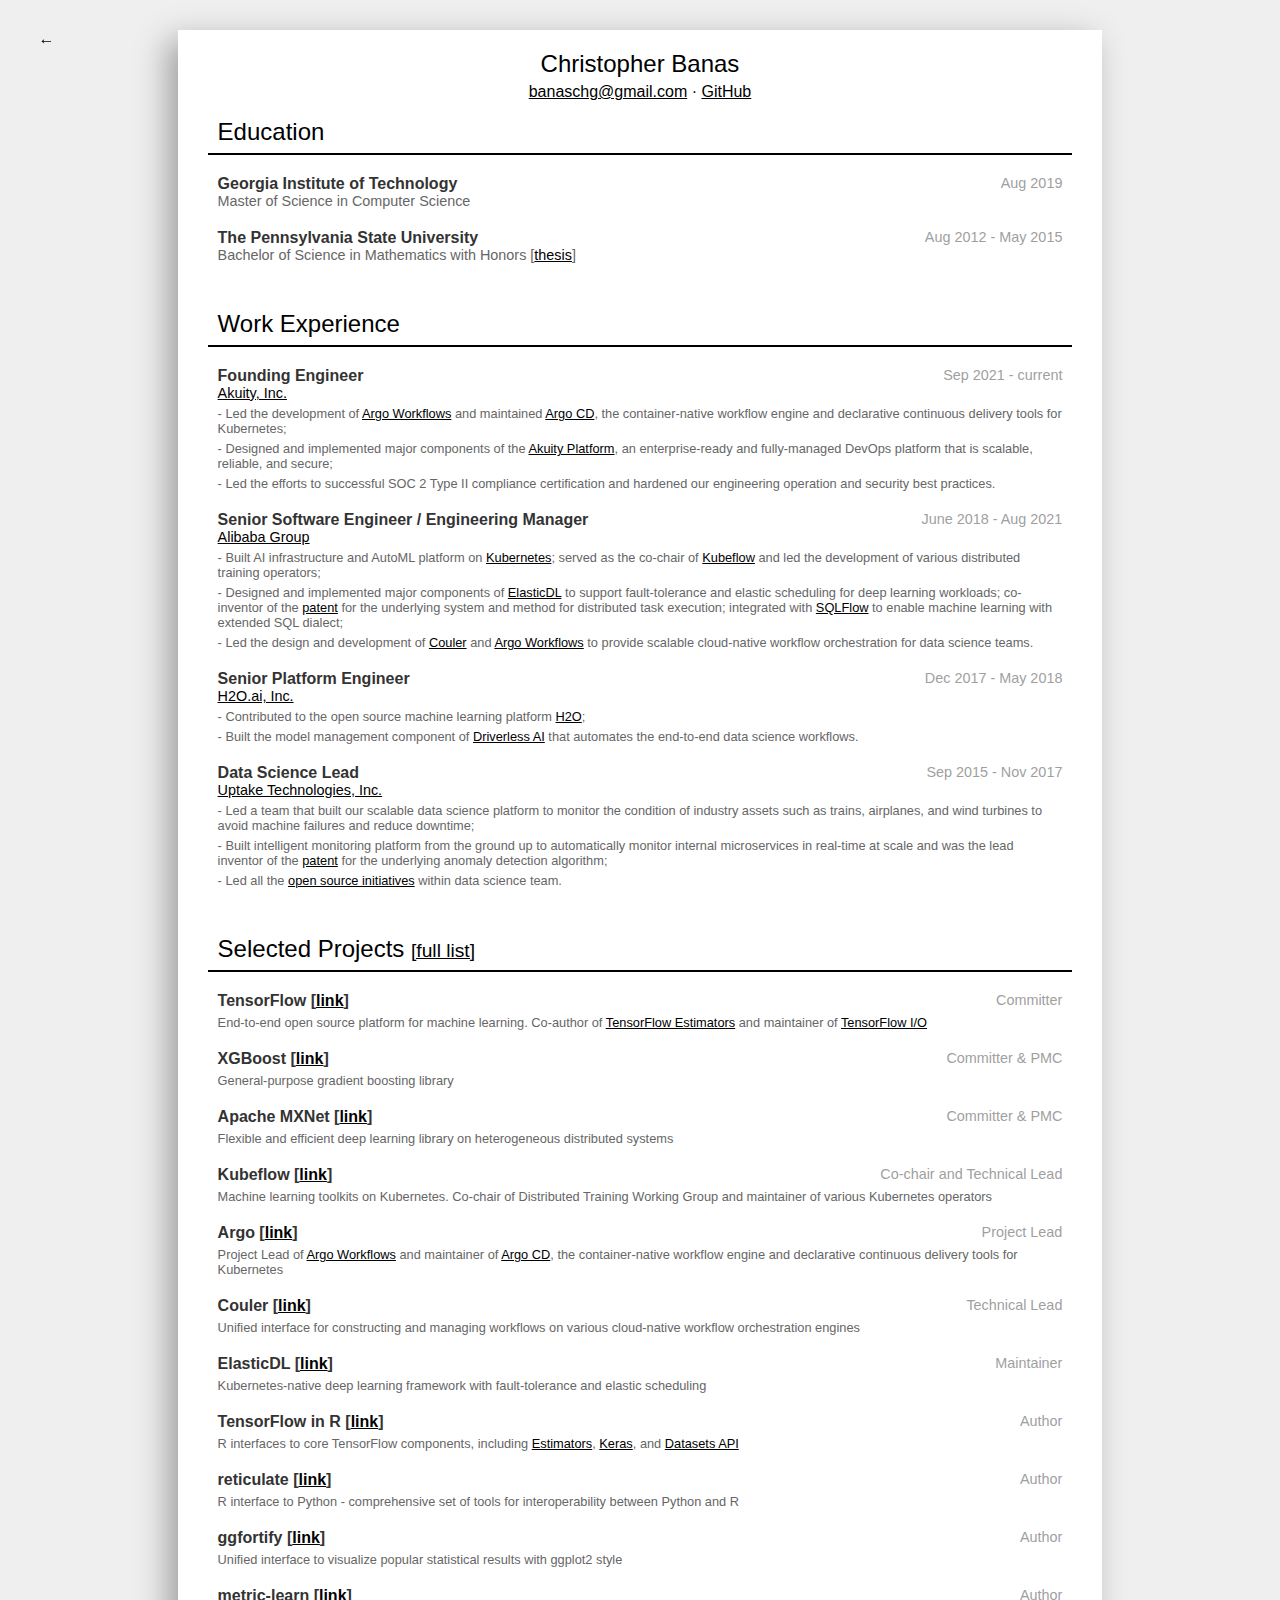
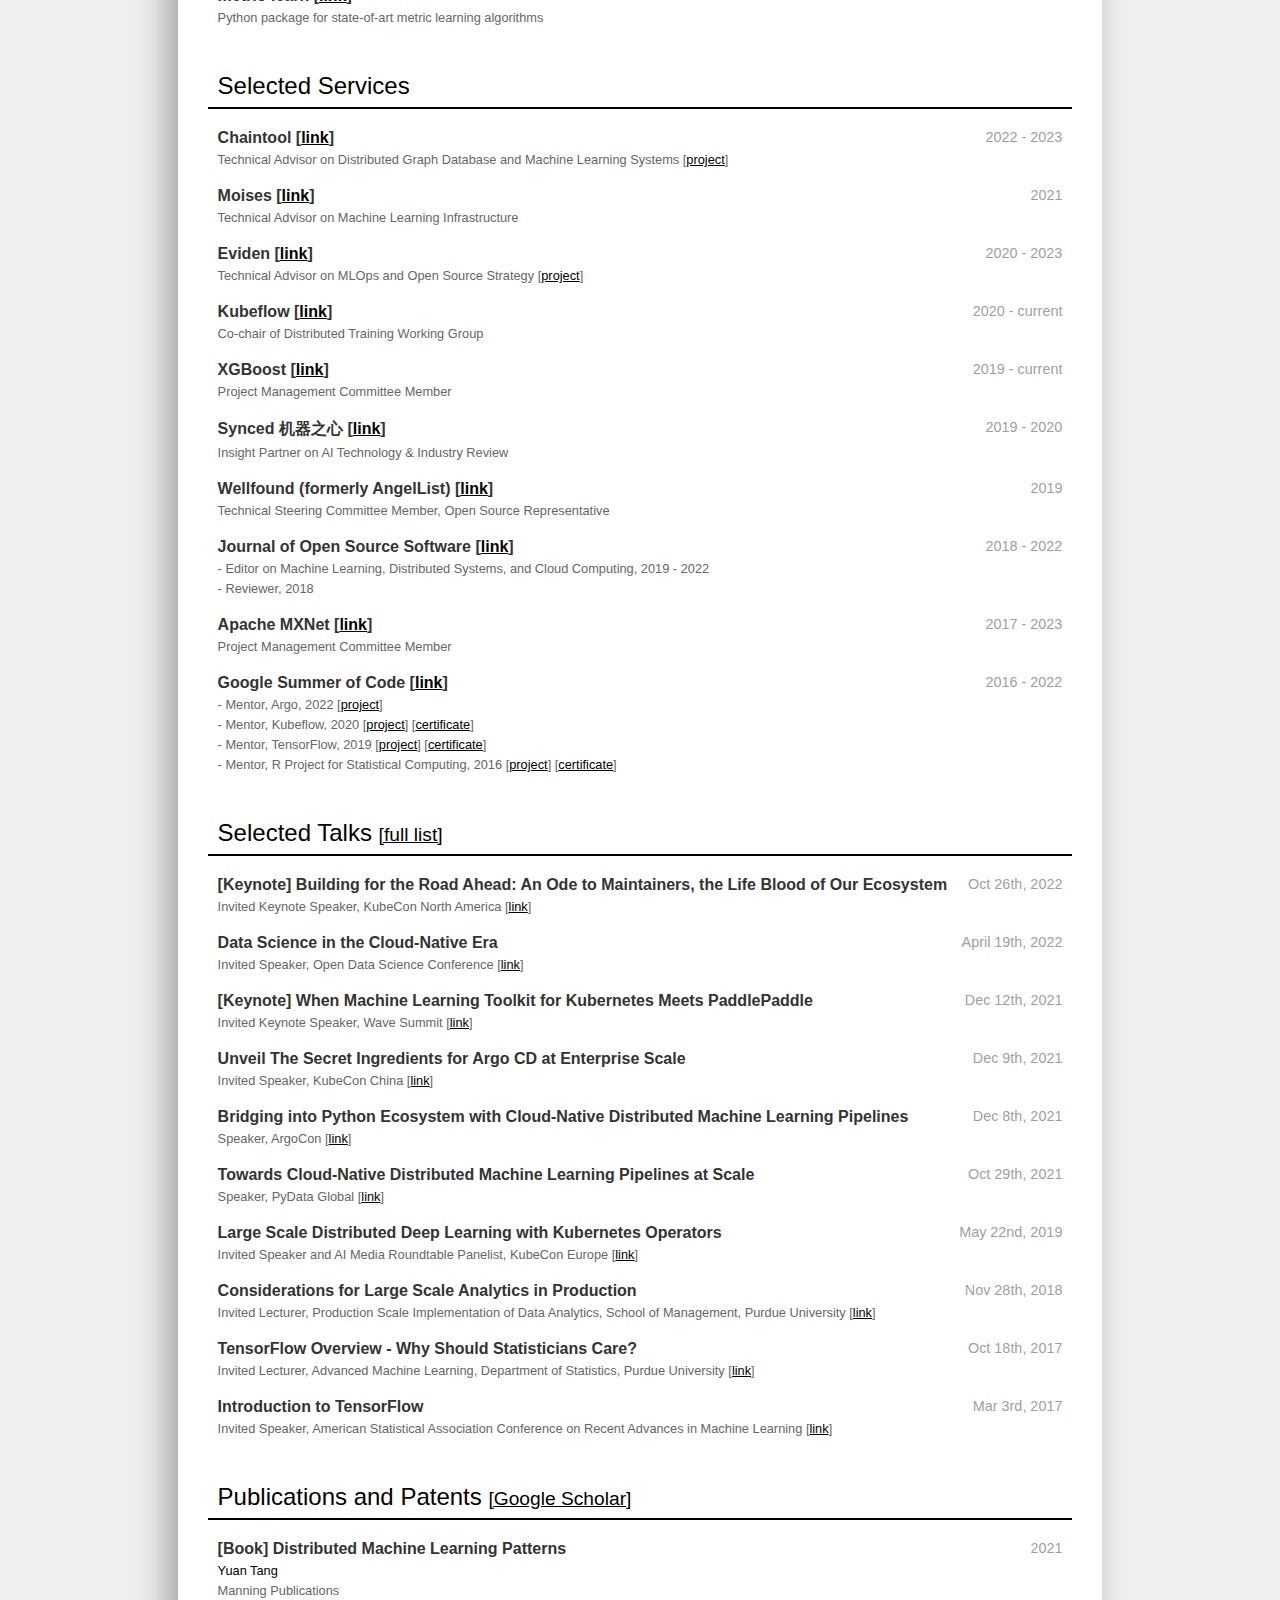
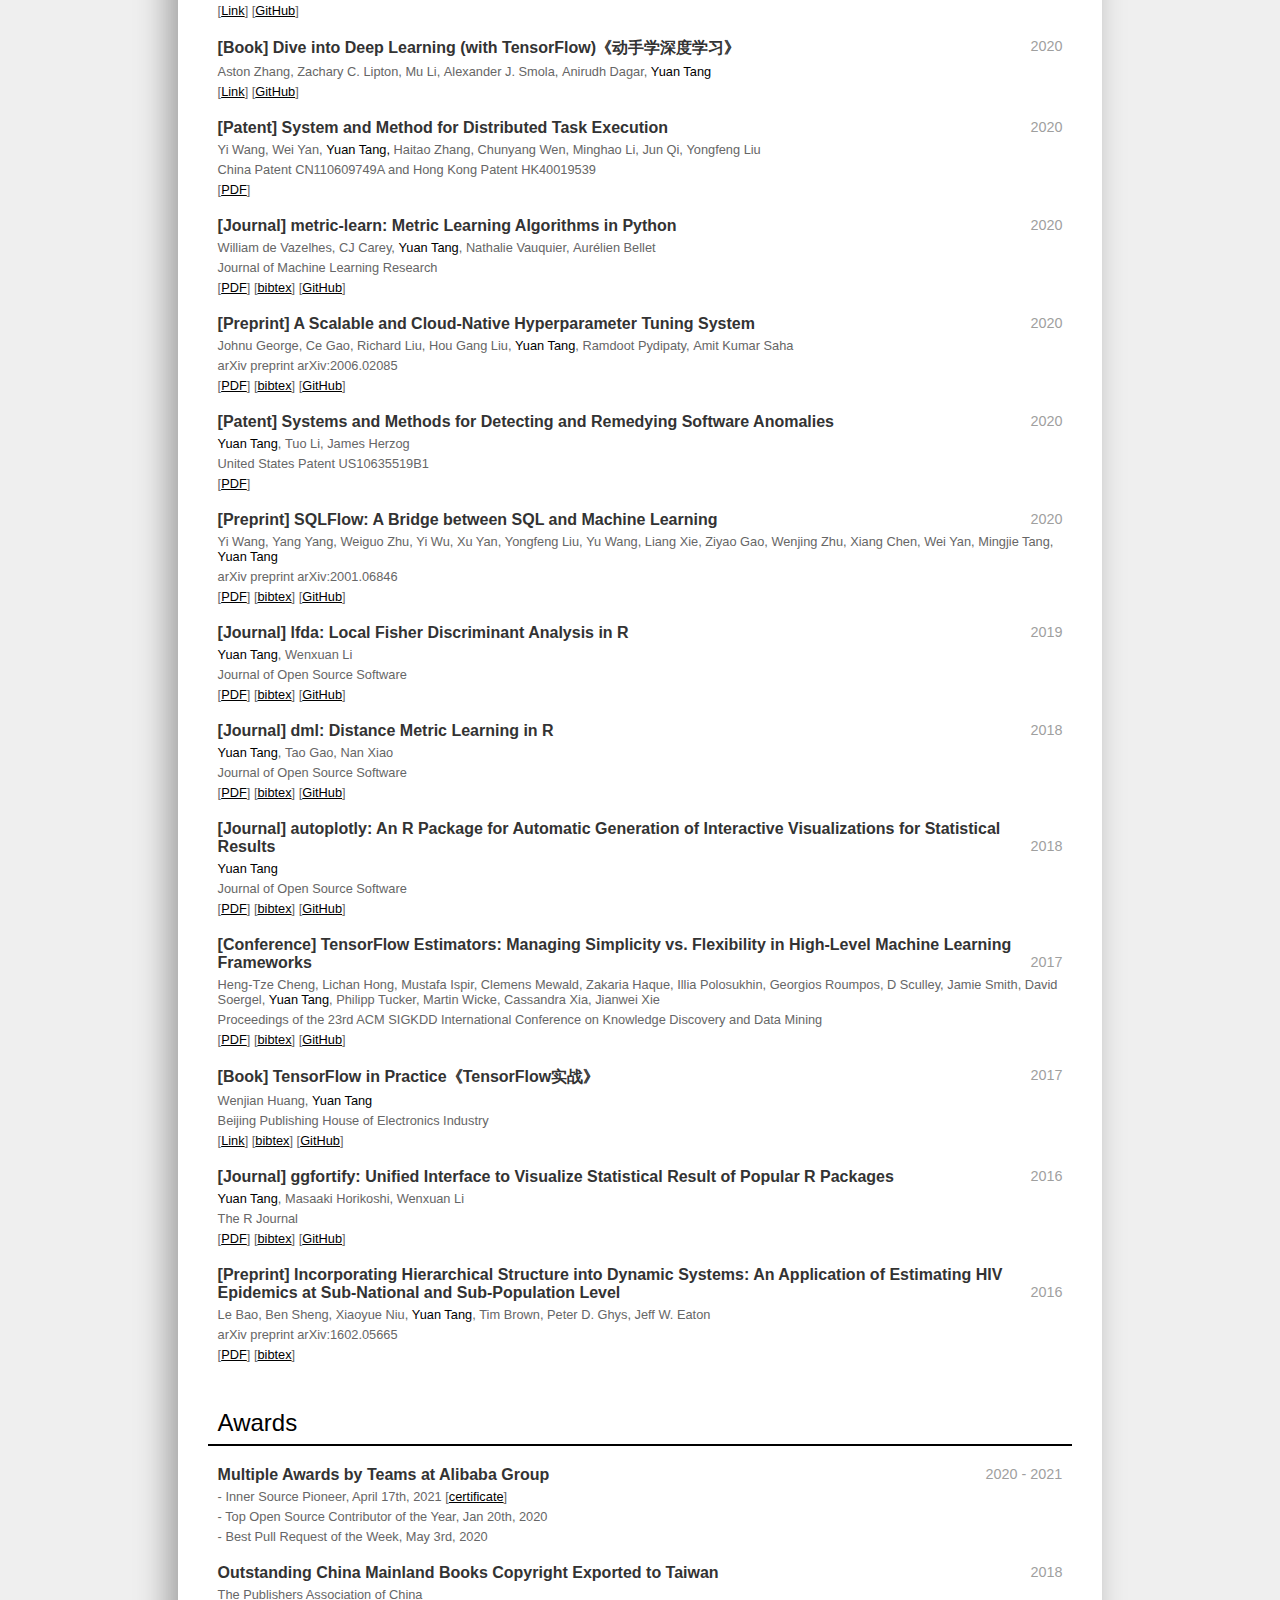
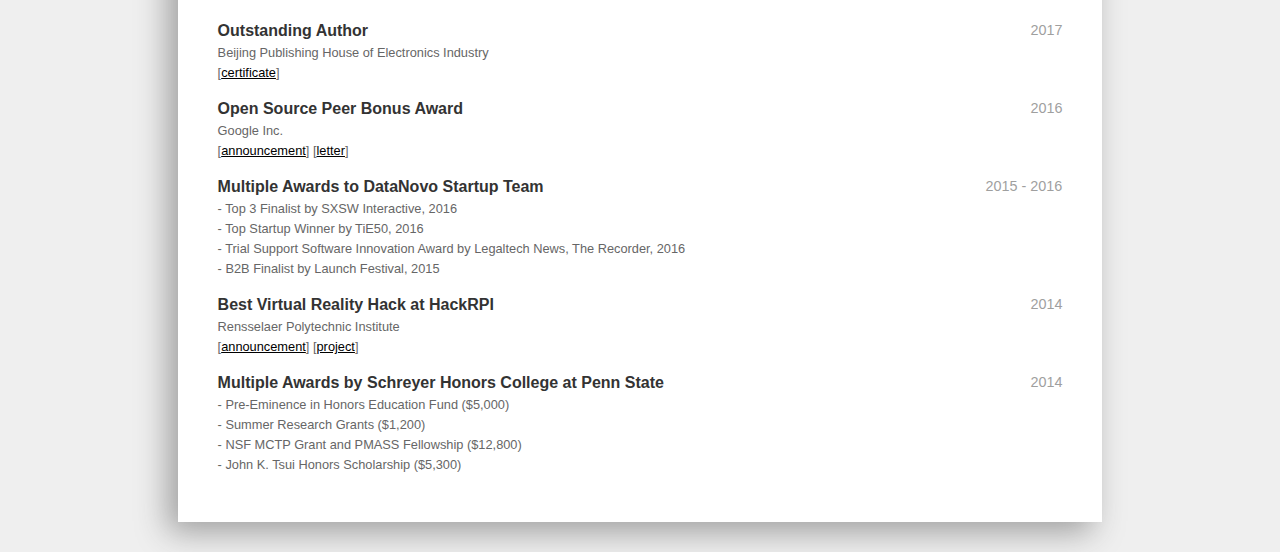
==== resume.html @ ed7ca04c "initial commit" ====
<!DOCTYPE html>
<html><head><meta http-equiv="Content-Type" content="text/html; charset=UTF-8">

    <meta http-equiv="X-UA-Compatible" content="IE=edge">
    <meta name="viewport" content="width=device-width, initial-scale=1">
    <meta name="theme-color" content="#262626">
    <link rel="shortcut icon" href="./img/Christopher-Banas-Favicon.png" type="image/vnd.microsoft.icon">
    <link rel="stylesheet" type="text/css" href="./resume.css">
    <title>Christopher Banas - CV</title>
</head>
<body>
<a href="https://github.com/chrisbanas">
    <span class="go-back web-only cv-link">←</span>
</a>
<div class="cv-container">
    <div class="info-section">
        <div class="info-section-name">Christopher Banas</div>
        <div class="web-only">
            <div>
                <a class="cv-link" href="mailto:banaschg@gmail.com">banaschg@gmail.com</a> ·
                <a class="cv-link" href="https://github.com/chrisbanas">GitHub</a>
            </div>
        </div>
        <div class="print-only">
            <div>terrytangyuan@gmail.com ·
                <a class="cv-link" href="https://terrytangyuan.github.io/about/">terrytangyuan.github.io/about/</a>
            </div>
        </div>
        <div class="mobile-only">
            <a class="cv-link" href="mailto:terrytangyuan@gmail.com">terrytangyuan@gmail.com</a>
            <a class="cv-link" href="https://terrytangyuan.github.io/about/">terrytangyuan.github.io/about/</a>
        </div>
    </div>

    <div>
        <div class="cv-section" id="education">
            <div class="cv-section-title">Education</div>
            <div class="cv-section-body">
                <div class="cv-section-item">
                    <span class="cv-section-item-title">
                        Georgia Institute of Technology
                    </span>
                    <span class="cv-section-time">Aug 2019</span>
                    <div class="cv-section-smaller">Master of Science in Computer Science</div>
                </div>
                <div class="cv-section-item">
                    <span class="cv-section-item-title">
                        The Pennsylvania State University
                    </span>
                    <span class="cv-section-time">Aug 2012 - May 2015</span>
                    <div class="cv-section-smaller">Bachelor of Science in Mathematics with Honors [<a class="cv-link" href="/data/papers/honors-thesis-tang-psu.pdf">thesis</a>]</div>
                </div>


            </div>
        </div>
        <div class="cv-section" id="experience">
            <div class="cv-section-title">Work Experience</div>
            <div class="cv-section-body">
                <div class="cv-section-item">
                    <span class="cv-section-item-title">Founding Engineer</span>
                    <span class="cv-section-time">Sep 2021 - current</span>
                    <div class="cv-section-smaller">
                        <a class="cv-link" href="https://akuity.io/">Akuity, Inc.</a>
                    </div>
                    <div class="cv-section-smallest">- Led the development of <a class="cv-link" href="https://github.com/argoproj/argo-workflows">Argo Workflows</a> and maintained <a class="cv-link" href="https://github.com/argoproj/argo-cd">Argo CD</a>, the container-native workflow engine and declarative continuous delivery tools for Kubernetes;</div>
                    <div class="cv-section-smallest">- Designed and implemented major components of the <a class="cv-link" href="https://akuity.io/akuity-platform/">Akuity Platform</a>, an enterprise-ready and fully-managed DevOps platform that is scalable, reliable, and secure;</div>
                    <div class="cv-section-smallest">- Led the efforts to successful SOC 2 Type II compliance certification and hardened our engineering operation and security best practices.</div>
                </div>
                <div class="cv-section-item">
                    <span class="cv-section-item-title">Senior Software Engineer / Engineering Manager</span>
                    <span class="cv-section-time">June 2018 - Aug 2021</span>
                    <div class="cv-section-smaller">
                        <a class="cv-link" href="https://www.alibabagroup.com/">Alibaba Group</a>
                    </div>
                    <div class="cv-section-smallest">- Built AI infrastructure and AutoML platform on <a class="cv-link" href="https://kubernetes.io/">Kubernetes</a>; served as the co-chair of <a class="cv-link" href="https://github.com/kubeflow/">Kubeflow</a> and led the development of various distributed training operators;</div>
                    <div class="cv-section-smallest">- Designed and implemented major components of <a class="cv-link" href="https://github.com/sql-machine-learning/elasticdl">ElasticDL</a> to support fault-tolerance and elastic scheduling for deep learning workloads; co-inventor of the <a class="cv-link" href="/data/papers/2020-elasticdl-patent-application.pdf">patent</a> for the underlying system and method for distributed task execution; integrated with <a class="cv-link" href="https://github.com/sql-machine-learning/sqlflow">SQLFlow</a> to enable machine learning with extended SQL dialect;</div>
                    <div class="cv-section-smallest">- Led the design and development of <a class="cv-link" href="https://github.com/couler-proj/couler">Couler</a> and <a class="cv-link" href="https://github.com/argoproj/argo-workflows">Argo Workflows</a> to provide scalable cloud-native workflow orchestration for data science teams.</div>
                </div>
                <div class="cv-section-item">
                    <span class="cv-section-item-title">Senior Platform Engineer</span>
                    <span class="cv-section-time">Dec 2017 - May 2018</span>
                    <div class="cv-section-smaller">
                        <a class="cv-link" href="https://h2o.ai">H2O.ai, Inc.</a>
                    </div>
                    <div class="cv-section-smallest">- Contributed to the open source machine learning platform <a class="cv-link" href="https://github.com/h2oai/h2o-3">H2O</a>;</div>
                    <div class="cv-section-smallest">- Built the model management component of <a class="cv-link" href="https://www.h2o.ai/driverless-ai/">Driverless AI</a> that automates the end-to-end data science workflows.</div>
                </div>
                <div class="cv-section-item">
                    <span class="cv-section-item-title">Data Science Lead</span>
                    <span class="cv-section-time">Sep 2015 - Nov 2017</span>
                    <div class="cv-section-smaller">
                        <a class="cv-link" href="https://uptake.com">Uptake Technologies, Inc.</a>
                    </div>
                    <div class="cv-section-smallest">- Led a team that built our scalable data science platform to monitor the condition of industry assets such as trains, airplanes, and wind turbines to avoid machine failures and reduce downtime;</div>
                    <div class="cv-section-smallest">- Built intelligent monitoring platform from the ground up to automatically monitor internal microservices in real-time at scale and was the lead inventor of the <a class="cv-link" href="/data/papers/2020-tang-uptake-patent.pdf">patent</a> for the underlying anomaly detection algorithm;</div>
                    <div class="cv-section-smallest">- Led all the <a class="cv-link" href="https://github.com/uptake">open source initiatives</a> within data science team.</div>
                </div>

                <!-- <div class="cv-section-item">
                    <span class="cv-section-item-title">Founding Data Scientist</span>
                    <span class="cv-section-time">Aug 2014 - Feb 2017</span>
                    <div class="cv-section-smaller">
                        <a class="cv-link" href="https://datanovo.com">DataNovo, Inc.</a>
                    </div>
                    <div class="cv-section-smallest">Built legal analytics platform that provides predictive insights, keywordless prior art search, and product assessment on infringement for law firms, patent attorneys, etc.</div>
                </div> -->

            </div>
        </div>


        <div class="cv-section" id="projects">
            <div class="cv-section-title"> Selected Projects
              <a class="cv-link" href="../projects/" style="font-size:80%;">[full list]</a>
            </div>
            <div class="cv-section-body">

                <!-- Committer/Maintainer/PMC -->
                <div class="cv-section-item">
                    <span class="cv-section-item-title">TensorFlow [<a class="cv-link" href="https://github.com/tensorflow/tensorflow">link</a>]</span>
                    <span class="cv-section-time">Committer</span>
                    <div class="cv-section-smallest">End-to-end open source platform for machine learning. Co-author of
                        <a class="cv-link" href="https://arxiv.org/pdf/1708.02637.pdf">TensorFlow Estimators</a> and maintainer of
                        <a class="cv-link" href="https://github.com/tensorflow/io">TensorFlow I/O</a>
                    </div>
                </div>
                <div class="cv-section-item">
                    <span class="cv-section-item-title">XGBoost [<a class="cv-link" href="https://github.com/dmlc/xgboost">link</a>]</span>
                    <span class="cv-section-time">Committer & PMC</span>
                    <div class="cv-section-smallest">General-purpose gradient boosting library</div>
                </div>
                <div class="cv-section-item">
                    <span class="cv-section-item-title">Apache MXNet [<a class="cv-link" href="https://github.com/apache/mxnet">link</a>]</span>
                    <span class="cv-section-time">Committer & PMC</span>
                    <div class="cv-section-smallest">Flexible and efficient deep learning library on heterogeneous distributed systems</div>
                </div>
                <div class="cv-section-item">
                    <span class="cv-section-item-title">Kubeflow
                        [<a class="cv-link" href="https://github.com/kubeflow/kubeflow">link</a>]
                    </span>
                    <span class="cv-section-time">Co-chair and Technical Lead</span>
                    <div class="cv-section-smallest">Machine learning toolkits on Kubernetes. Co-chair of Distributed Training Working Group and maintainer of various Kubernetes operators
                    </div>
                </div>
                <div class="cv-section-item">
                  <span class="cv-section-item-title">Argo [<a class="cv-link" href="https://argoproj.github.io/">link</a>]</span>
                  <span class="cv-section-time">Project Lead</span>
                  <div class="cv-section-smallest">Project Lead of <a class="cv-link" href="https://github.com/argoproj/argo-workflows">Argo Workflows</a> and maintainer of <a class="cv-link" href="https://github.com/argoproj/argo-cd">Argo CD</a>, the container-native workflow engine and declarative continuous delivery tools for Kubernetes</div>
                </div>
                <div class="cv-section-item">
                    <span class="cv-section-item-title">Couler [<a class="cv-link" href="https://github.com/couler-proj/couler">link</a>]</span>
                    <span class="cv-section-time">Technical Lead</span>
                    <div class="cv-section-smallest">Unified interface for constructing and managing workflows on various cloud-native workflow orchestration engines</div>
                </div>
                <div class="cv-section-item">
                    <span class="cv-section-item-title">ElasticDL [<a class="cv-link" href="https://github.com/sql-machine-learning/elasticdl">link</a>]</span>
                    <span class="cv-section-time">Maintainer</span>
                    <div class="cv-section-smallest">Kubernetes-native deep learning framework with fault-tolerance and elastic scheduling</div>
                </div>

                <!-- Author -->
                <div class="cv-section-item">
                    <span class="cv-section-item-title">TensorFlow in R [<a class="cv-link" href="https://tensorflow.rstudio.com/">link</a>]</span>
                    <span class="cv-section-time">Author</span>
                    <div class="cv-section-smallest">R interfaces to core TensorFlow components, including
                        <a class="cv-link" href="https://github.com/rstudio/tfestimators">Estimators</a>,
                        <a class="cv-link" href="https://github.com/rstudio/keras">Keras</a>, and
                        <a class="cv-link" href="https://github.com/rstudio/tfdatasets">Datasets API</a>
                    </div>
                </div>
                <div class="cv-section-item">
                    <span class="cv-section-item-title">reticulate [<a class="cv-link" href="https://github.com/rstudio/reticulate">link</a>]</span>
                    <span class="cv-section-time">Author</span>
                    <div class="cv-section-smallest">R interface to Python - comprehensive set of tools for interoperability between Python and R</div>
                </div>
                <div class="cv-section-item">
                    <span class="cv-section-item-title">ggfortify [<a class="cv-link" href="https://github.com/sinhrks/ggfortify">link</a>]</span>
                    <span class="cv-section-time">Author</span>
                    <div class="cv-section-smallest">Unified interface to visualize popular statistical results with ggplot2 style</div>
                </div>
                <div class="cv-section-item">
                    <span class="cv-section-item-title">metric-learn [<a class="cv-link" href="https://github.com/scikit-learn-contrib/metric-learn">link</a>]</span>
                    <span class="cv-section-time">Author</span>
                    <div class="cv-section-smallest">Python package for state-of-art metric learning algorithms</div>
                </div>

            </div>
        </div>

        <div class="cv-section" id="services">
            <div class="cv-section-title">Selected Services</div>
            <div class="cv-section-body">
              <div class="cv-section-item">
                  <span class="cv-section-item-title">Chaintool [<a class="cv-link" href="https://chaintool.ai/">link</a>]</span>
                  <span class="cv-section-time">2022 - 2023</span>
                  <div class="cv-section-smallest">Technical Advisor on Distributed Graph Database and Machine Learning Systems [<a class="cv-link" href="https://github.com/TUDB-Labs/TuDB">project</a>]</div>
              </div>
              <div class="cv-section-item">
                  <span class="cv-section-item-title">Moises [<a class="cv-link" href="https://moises.ai/">link</a>]</span>
                  <span class="cv-section-time">2021</span>
                  <div class="cv-section-smallest">Technical Advisor on Machine Learning Infrastructure</div>
              </div>
              <div class="cv-section-item">
                  <span class="cv-section-item-title">Eviden [<a class="cv-link" href="https://eviden.com/">link</a>]</span>
                  <span class="cv-section-time">2020 - 2023</span>
                  <div class="cv-section-smallest">Technical Advisor on MLOps and Open Source Strategy [<a class="cv-link" href="https://github.com/data-describe/data-describe">project</a>]</div>
              </div>
              <div class="cv-section-item">
                  <span class="cv-section-item-title">Kubeflow [<a class="cv-link" href="https://github.com/kubeflow/">link</a>]</span>
                  <span class="cv-section-time">2020 - current</span>
                  <div class="cv-section-smallest">Co-chair of Distributed Training Working Group</div>
              </div>
              <div class="cv-section-item">
                  <span class="cv-section-item-title">XGBoost [<a class="cv-link" href="https://github.com/dmlc/xgboost/">link</a>]</span>
                  <span class="cv-section-time">2019 - current</span>
                  <div class="cv-section-smallest">Project Management Committee Member</div>
              </div>
              <div class="cv-section-item">
                  <span class="cv-section-item-title">Synced 机器之心 [<a class="cv-link" href="https://syncedreview.com/">link</a>]</span>
                  <span class="cv-section-time">2019 - 2020</span>
                  <div class="cv-section-smallest">Insight Partner on AI Technology & Industry Review</div>
              </div>
              <div class="cv-section-item">
                  <span class="cv-section-item-title">Wellfound (formerly AngelList) [<a class="cv-link" href="https://wellfound.com">link</a>]</span>
                  <span class="cv-section-time">2019</span>
                  <div class="cv-section-smallest">Technical Steering Committee Member, Open Source Representative</div>
              </div>
              <div class="cv-section-item">
                  <span class="cv-section-item-title">Journal of Open Source Software [<a class="cv-link" href="https://joss.theoj.org/">link</a>]</span>
                  <span class="cv-section-time">2018 - 2022</span>
                  <div class="cv-section-smallest">- Editor on Machine Learning, Distributed Systems, and Cloud Computing, 2019 - 2022</div>
                  <div class="cv-section-smallest">- Reviewer, 2018</div>
              </div>
              <div class="cv-section-item">
                  <span class="cv-section-item-title">Apache MXNet [<a class="cv-link" href="https://mxnet.apache.org/">link</a>]</span>
                  <span class="cv-section-time">2017 - 2023</span>
                  <div class="cv-section-smallest">Project Management Committee Member</div>
              </div>
              <div class="cv-section-item">
                  <span class="cv-section-item-title">Google Summer of Code [<a class="cv-link" href="https://summerofcode.withgoogle.com/">link</a>]</span>
                  <span class="cv-section-time">2016 - 2022</span>
                  <div class="cv-section-smallest">- Mentor, Argo, 2022
                    [<a class="cv-link" href="https://github.com/cncf/mentoring/blob/8b0d6b8553ae465735c3533879832e329b1d3c50/summerofcode/2022.md#argo">project</a>]
                  </div>
                  <div class="cv-section-smallest">- Mentor, Kubeflow, 2020
                    [<a class="cv-link" href="/data/docs/GSoC-Kubeflow-2020.png">project</a>]
                    [<a class="cv-link" href="/data/docs/gsoc_mentor_2020_certificate.pdf">certificate</a>]
                  </div>
                  <div class="cv-section-smallest">- Mentor, TensorFlow, 2019
                    [<a class="cv-link" href="/data/docs/GSoC-TensorFlow-2019.png">project</a>]
                    [<a class="cv-link" href="/data/docs/gsoc_mentor_2019_certificate.pdf">certificate</a>]
                  </div>
                  <div class="cv-section-smallest">- Mentor, R Project for Statistical Computing, 2016
                      [<a class="cv-link" href="/data/docs/GSoC-MXNet-2016.png">project</a>]
                      [<a class="cv-link" href="/data/docs/gsoc_mentor_2016_certificate.pdf">certificate</a>]
                  </div>
              </div>
            </div>
        </div>

        <div class="cv-section" id="talks">
            <div class="cv-section-title">Selected Talks <a class="cv-link" href="https://github.com/terrytangyuan/public-talks" style="font-size:80%;">[full list]</a></div>
            <div class="cv-section-body">
              <div class="cv-section-item">
                  <span class="cv-section-item-title">[Keynote] Building for the Road Ahead: An Ode to Maintainers, the Life Blood of Our Ecosystem</span>
                  <span class="cv-section-time">Oct 26th, 2022</span>
                  <div class="cv-section-smallest">Invited Keynote Speaker, KubeCon North America [<a class="cv-link" href="https://github.com/terrytangyuan/public-talks/tree/main/talks/kubecon-na-2022-keynote-fireside-chat">link</a>]</div>
              </div>
              <div class="cv-section-item">
                  <span class="cv-section-item-title">Data Science in the Cloud-Native Era</span>
                  <span class="cv-section-time">April 19th, 2022</span>
                  <div class="cv-section-smallest">Invited Speaker, Open Data Science Conference [<a class="cv-link" href="https://github.com/terrytangyuan/public-talks/tree/main/talks/data-science-in-the-cloud-native-era-odsc-2022">link</a>]</div>
              </div>
              <div class="cv-section-item">
                  <span class="cv-section-item-title">[Keynote] When Machine Learning Toolkit for Kubernetes Meets PaddlePaddle</span>
                  <span class="cv-section-time">Dec 12th, 2021</span>
                  <div class="cv-section-smallest">Invited Keynote Speaker, Wave Summit [<a class="cv-link" href="https://github.com/terrytangyuan/public-talks/tree/main/talks/when-machine-learning-toolkit-for-kubernetes-meets-paddlepaddle-wave-summit-2021">link</a>]</div>
              </div>
              <div class="cv-section-item">
                  <span class="cv-section-item-title">Unveil The Secret Ingredients for Argo CD at Enterprise Scale</span>
                  <span class="cv-section-time">Dec 9th, 2021</span>
                  <div class="cv-section-smallest">Invited Speaker, KubeCon China [<a class="cv-link" href="https://github.com/terrytangyuan/public-talks/blob/main/talks/unveil-the-secret-ingredients-for-argo-cd-at-enterprise-scale-kubecon-china-2021">link</a>]</div>
              </div>
              <div class="cv-section-item">
                  <span class="cv-section-item-title">Bridging into Python Ecosystem with Cloud-Native Distributed Machine Learning Pipelines</span>
                  <span class="cv-section-time">Dec 8th, 2021</span>
                  <div class="cv-section-smallest">Speaker, ArgoCon [<a class="cv-link" href="https://github.com/terrytangyuan/public-talks/blob/main/talks/bridging-into-python-ecosystem-with-cloud-native-distributed-machine-learning-pipelines-argocon-2021">link</a>]</div>
              </div>
              <div class="cv-section-item">
                  <span class="cv-section-item-title">Towards Cloud-Native Distributed Machine Learning Pipelines at Scale</span>
                  <span class="cv-section-time">Oct 29th, 2021</span>
                  <div class="cv-section-smallest">Speaker, PyData Global [<a class="cv-link" href="https://github.com/terrytangyuan/public-talks/blob/main/talks/towards-cloud-native-distributed-machine-learning-pipelines-at-scale-pydata-global-2021">link</a>]</div>
              </div>
              <div class="cv-section-item">
                  <span class="cv-section-item-title">Large Scale Distributed Deep Learning with Kubernetes Operators</span>
                  <span class="cv-section-time">May 22nd, 2019</span>
                  <div class="cv-section-smallest">Invited Speaker and AI Media Roundtable Panelist, KubeCon Europe
                  [<a class="cv-link" href="https://github.com/terrytangyuan/public-talks/blob/main/talks/large-scale-distributed-deep-learning-with-kubernetes-perators-kubecon-europe-2019">link</a>]</div>
              </div>
              <div class="cv-section-item">
                  <span class="cv-section-item-title">Considerations for Large Scale Analytics in Production </span>
                  <span class="cv-section-time">Nov 28th, 2018</span>
                  <div class="cv-section-smallest">Invited Lecturer, Production Scale Implementation of Data Analytics, School of Management, Purdue University
                  [<a class="cv-link" href="https://github.com/terrytangyuan/public-talks/blob/main/talks/considerations-for-large-scale-analytics-in-production-purdue">link</a>]</div>
              </div>
              <div class="cv-section-item">
                  <span class="cv-section-item-title">TensorFlow Overview - Why Should Statisticians Care? </span>
                  <span class="cv-section-time">Oct 18th, 2017</span>
                  <div class="cv-section-smallest">Invited Lecturer, Advanced Machine Learning, Department of Statistics, Purdue University
                  [<a class="cv-link" href="https://github.com/terrytangyuan/public-talks/blob/main/talks/tensorflow-overview-why-should-statisticians-care-purdue">link</a>]</div>
              </div>
              <div class="cv-section-item">
                  <span class="cv-section-item-title">Introduction to TensorFlow</span>
                  <span class="cv-section-time">Mar 3rd, 2017</span>
                  <div class="cv-section-smallest">Invited Speaker, American Statistical Association Conference on Recent Advances in Machine Learning
                  [<a class="cv-link" href="https://github.com/terrytangyuan/public-talks/blob/main/talks/introduction-to-tensorflow-asa-conference">link</a>]</div>
              </div>
            </div>
        </div>


        <div class="cv-section" id="publications">
            <div class="cv-section-title">Publications and Patents
              <a class="cv-link" href="https://scholar.google.com/citations?user=2GYttqUAAAAJ&hl=en" style="font-size:80%;">[Google Scholar]
              </a>
            </div>
            <div class="cv-section-body">
                <div class="cv-section-item">
                    <span class="cv-section-item-title">[Book] Distributed Machine Learning Patterns</span>
                    <span class="cv-section-time">2021</span>
                    <ul class="cv-inline-list cv-publication-author">
                        <div class="cv-section-smallest">
                            <li><span class="theme-color">Yuan Tang</span></li>
                        </div>
                    </ul>
                    <div class="cv-section-smallest">Manning Publications</div>
                    <div class="cv-section-smallest">
                        [<a class="cv-link" href="https://bit.ly/2RKv8Zo">Link</a>]
                        [<a class="cv-link" href="https://github.com/terrytangyuan/distributed-ml-patterns">GitHub</a>]
                    </div>
                </div>
                <div class="cv-section-item">
                    <span class="cv-section-item-title">[Book] Dive into Deep Learning (with TensorFlow)《动手学深度学习》</span>
                    <span class="cv-section-time">2020</span>
                    <ul class="cv-inline-list cv-publication-author">
                        <div class="cv-section-smallest">
                            <li>Aston Zhang,</li>
                            <li>Zachary C. Lipton,</li>
                            <li>Mu Li,</li>
                            <li>Alexander J. Smola,</li>
                            <li>Anirudh Dagar,</li>
                            <li><span class="theme-color">Yuan Tang</span></li>
                        </div>
                    </ul>
                    <div class="cv-section-smallest">
                        [<a class="cv-link" href="https://d2l.ai/">Link</a>]
                        [<a class="cv-link" href="https://github.com/d2l-ai/d2l-en">GitHub</a>]
                    </div>
                </div>
                <div class="cv-section-item">
                    <span class="cv-section-item-title">[Patent] System and Method for Distributed Task Execution</span>
                    <span class="cv-section-time">2020</span>
                    <ul class="cv-inline-list cv-publication-author">
                        <div class="cv-section-smallest">
                            <li>Yi Wang,</li>
                            <li>Wei Yan,</li>
                            <li><span class="theme-color">Yuan Tang,</span></li>
                            <li>Haitao Zhang,</li>
                            <li>Chunyang Wen,</li>
                            <li>Minghao Li,</li>
                            <li>Jun Qi,</li>
                            <li>Yongfeng Liu</li>
                        </div>
                    </ul>
                    <div class="cv-section-smallest">China Patent CN110609749A and Hong Kong Patent HK40019539</div>
                    <div class="cv-section-smallest">
                        [<a class="cv-link" href="/data/papers/2020-elasticdl-patent-application.pdf">PDF</a>]
                    </div>
                </div>
                <div class="cv-section-item">
                    <span class="cv-section-item-title">[Journal] metric-learn: Metric Learning Algorithms in Python</span>
                    <span class="cv-section-time">2020</span>
                    <ul class="cv-inline-list cv-publication-author">
                        <div class="cv-section-smallest">
                            <li>William de Vazelhes,</li>
                            <li>CJ Carey,</li>
                            <li><span class="theme-color">Yuan Tang</span>,</li>
                            <li>Nathalie Vauquier,</li>
                            <li>Aurélien Bellet</li>
                        </div>
                    </ul>
                    <div class="cv-section-smallest">Journal of Machine Learning Research</div>
                    <div class="cv-section-smallest">
                        [<a class="cv-link" href="https://arxiv.org/pdf/1908.04710.pdf">PDF</a>]
                        [<a class="cv-link" href="/data/bib/2020metriclearn.bib">bibtex</a>]
                        [<a class="cv-link" href="https://github.com/scikit-learn-contrib/metric-learn">GitHub</a>]
                    </div>
                </div>
                <div class="cv-section-item">
                    <span class="cv-section-item-title">[Preprint] A Scalable and Cloud-Native Hyperparameter Tuning System</span>
                    <span class="cv-section-time">2020</span>
                    <ul class="cv-inline-list cv-publication-author">
                        <div class="cv-section-smallest">
                            <li>Johnu George,</li>
                            <li>Ce Gao,</li>
                            <li>Richard Liu,</li>
                            <li>Hou Gang Liu,</li>
                            <li><span class="theme-color">Yuan Tang</span>,</li>
                            <li>Ramdoot Pydipaty,</li>
                            <li>Amit Kumar Saha</li>
                        </div>
                    </ul>
                    <div class="cv-section-smallest">arXiv preprint arXiv:2006.02085</div>
                    <div class="cv-section-smallest">
                        [<a class="cv-link" href="https://arxiv.org/pdf/2006.02085.pdf">PDF</a>]
                        [<a class="cv-link" href="/data/bib/2020katib.bib">bibtex</a>]
                        [<a class="cv-link" href="https://github.com/kubeflow/katib">GitHub</a>]
                    </div>
                </div>
                <div class="cv-section-item">
                    <span class="cv-section-item-title">[Patent] Systems and Methods for Detecting and Remedying Software Anomalies</span>
                    <span class="cv-section-time">2020</span>
                    <ul class="cv-inline-list cv-publication-author">
                        <div class="cv-section-smallest">
                            <li><span class="theme-color">Yuan Tang</span>,</li>
                            <li>Tuo Li,</li>
                            <li>James Herzog</li>
                        </div>
                    </ul>
                    <div class="cv-section-smallest">United States Patent US10635519B1</div>
                    <div class="cv-section-smallest">
                        [<a class="cv-link" href="/data/papers/2020-tang-uptake-patent.pdf">PDF</a>]
                    </div>
                </div>
                <div class="cv-section-item">
                    <span class="cv-section-item-title">[Preprint] SQLFlow: A Bridge between SQL and Machine Learning</span>
                    <span class="cv-section-time">2020</span>
                    <ul class="cv-inline-list cv-publication-author">
                        <div class="cv-section-smallest">
                            <li>Yi Wang,</li>
                            <li>Yang Yang,</li>
                            <li>Weiguo Zhu,</li>
                            <li>Yi Wu,</li>
                            <li>Xu Yan,</li>
                            <li>Yongfeng Liu,</li>
                            <li>Yu Wang,</li>
                            <li>Liang Xie,</li>
                            <li>Ziyao Gao,</li>
                            <li>Wenjing Zhu,</li>
                            <li>Xiang Chen,</li>
                            <li>Wei Yan,</li>
                            <li>Mingjie Tang,</li>
                            <li><span class="theme-color">Yuan Tang</span></li>
                        </div>
                    </ul>
                    <div class="cv-section-smallest">arXiv preprint arXiv:2001.06846</div>
                    <div class="cv-section-smallest">
                        [<a class="cv-link" href="https://arxiv.org/pdf/2001.06846.pdf">PDF</a>]
                        [<a class="cv-link" href="/data/bib/2020sqlflow.bib">bibtex</a>]
                        [<a class="cv-link" href="https://github.com/sql-machine-learning/sqlflow">GitHub</a>]
                    </div>
                </div>
                <div class="cv-section-item">
                    <span class="cv-section-item-title">[Journal] lfda: Local Fisher Discriminant Analysis in R</span>
                    <span class="cv-section-time">2019</span>
                    <ul class="cv-inline-list cv-publication-author">
                        <div class="cv-section-smallest">
                            <li><span class="theme-color">Yuan Tang</span>,</li>
                            <li>Wenxuan Li</li>
                        </div>
                    </ul>
                    <div class="cv-section-smallest">Journal of Open Source Software</div>
                    <div class="cv-section-smallest">
                        [<a class="cv-link" href="https://www.theoj.org/joss-papers/joss.01572/10.21105.joss.01572.pdf">PDF</a>]
                        [<a class="cv-link" href="/data/bib/lfda2019joss.bib">bibtex</a>]
                        [<a class="cv-link" href="https://github.com/terrytangyuan/lfda">GitHub</a>]
                    </div>
                </div>
                <div class="cv-section-item">
                    <span class="cv-section-item-title">[Journal] dml: Distance Metric Learning in R</span>
                    <span class="cv-section-time">2018</span>
                    <ul class="cv-inline-list cv-publication-author">
                        <div class="cv-section-smallest">
                            <li><span class="theme-color">Yuan Tang</span>,</li>
                            <li>Tao Gao,</li>
                            <li>Nan Xiao</li>
                        </div>
                    </ul>
                    <div class="cv-section-smallest">Journal of Open Source Software</div>
                    <div class="cv-section-smallest">
                        [<a class="cv-link" href="https://www.theoj.org/joss-papers/joss.01036/10.21105.joss.01036.pdf">PDF</a>]
                        [<a class="cv-link" href="/data/bib/dml2018joss.bib">bibtex</a>]
                        [<a class="cv-link" href="https://github.com/terrytangyuan/dml">GitHub</a>]
                    </div>
                </div>
                <div class="cv-section-item">
                    <span class="cv-section-item-title">[Journal] autoplotly: An R Package for Automatic Generation of Interactive Visualizations for Statistical Results</span>
                    <span class="cv-section-time">2018</span>
                    <ul class="cv-inline-list cv-publication-author">
                        <div class="cv-section-smallest">
                            <li><span class="theme-color">Yuan Tang</span></li>
                        </div>
                    </ul>
                    <div class="cv-section-smallest">Journal of Open Source Software</div>
                    <div class="cv-section-smallest">
                        [<a class="cv-link" href="https://www.theoj.org/joss-papers/joss.00657/10.21105.joss.00657.pdf">PDF</a>]
                        [<a class="cv-link" href="/data/bib/autoplotly2018joss.bib">bibtex</a>]
                        [<a class="cv-link" href="https://github.com/terrytangyuan/autoplotly">GitHub</a>]
                    </div>
                </div>

                <div class="cv-section-item">
                    <span class="cv-section-item-title">[Conference] TensorFlow Estimators: Managing Simplicity vs. Flexibility in High-Level Machine Learning Frameworks</span>
                    <span class="cv-section-time">2017</span>
                    <ul class="cv-inline-list cv-publication-author">
                        <div class="cv-section-smallest">
                            <li>Heng-Tze Cheng,</li>
                            <li>Lichan Hong,</li>
                            <li>Mustafa Ispir,</li>
                            <li>Clemens Mewald,</li>
                            <li>Zakaria Haque,</li>
                            <li>Illia Polosukhin,</li>
                            <li>Georgios Roumpos,</li>
                            <li>D Sculley,</li>
                            <li>Jamie Smith,</li>
                            <li>David Soergel,</li>
                            <li><span class="theme-color">Yuan Tang</span>,</li>
                            <li>Philipp Tucker,</li>
                            <li>Martin Wicke,</li>
                            <li>Cassandra Xia,</li>
                            <li>Jianwei Xie</li>
                        </div>
                    </ul>
                    <div class="cv-section-smallest">Proceedings of the 23rd ACM SIGKDD International Conference on Knowledge Discovery and Data Mining</div>
                    <div class="cv-section-smallest">
                        [<a class="cv-link" href="https://arxiv.org/pdf/1708.02637.pdf">PDF</a>]
                        [<a class="cv-link" href="/data/bib/tfestimators2017kdd.bib">bibtex</a>]
                        [<a class="cv-link" href="https://github.com/tensorflow/estimator">GitHub</a>]
                    </div>
                </div>

                <div class="cv-section-item">
                    <span class="cv-section-item-title">[Book] TensorFlow in Practice《TensorFlow实战》</span>
                    <span class="cv-section-time">2017</span>
                    <ul class="cv-inline-list cv-publication-author">
                        <div class="cv-section-smallest">
                            <li>Wenjian Huang,</li>
                            <li><span class="theme-color">Yuan Tang</span></li>
                        </div>
                    </ul>
                    <div class="cv-section-smallest">Beijing Publishing House of Electronics Industry</div>
                    <div class="cv-section-smallest">
                        [<a class="cv-link" href="/2017/02/12/tensorflow-in-practice-book-chinese/">Link</a>]
                        [<a class="cv-link" href="/data/bib/tensorflowinpractice2017.bib">bibtex</a>]
                        [<a class="cv-link" href="https://github.com/terrytangyuan/tensorflow-in-practice-code">GitHub</a>]
                    </div>
                </div>

                <div class="cv-section-item">
                    <span class="cv-section-item-title">[Journal] ggfortify: Unified Interface to Visualize Statistical Result of Popular R Packages</span>
                    <span class="cv-section-time">2016</span>
                    <ul class="cv-inline-list cv-publication-author">
                        <div class="cv-section-smallest">
                            <li><span class="theme-color">Yuan Tang</span>,</li>
                            <li>Masaaki Horikoshi,</li>
                            <li>Wenxuan Li</li>
                        </div>
                    </ul>
                    <div class="cv-section-smallest">The R Journal</div>
                    <div class="cv-section-smallest">
                        [<a class="cv-link" href="https://journal.r-project.org/archive/2016/RJ-2016-060/RJ-2016-060.pdf">PDF</a>]
                        [<a class="cv-link" href="/data/bib/tang2016ggfortify.bib">bibtex</a>]
                        [<a class="cv-link" href="https://github.com/sinhrks/ggfortify">GitHub</a>]
                    </div>
                </div>
                <div class="cv-section-item">
                    <span class="cv-section-item-title">[Preprint] Incorporating Hierarchical Structure into Dynamic Systems: An Application of Estimating HIV Epidemics at Sub-National and Sub-Population Level</span>
                    <span class="cv-section-time">2016</span>
                    <ul class="cv-inline-list cv-publication-author">
                        <div class="cv-section-smallest">
                            <li>Le Bao,</li>
                            <li>Ben Sheng,</li>
                            <li>Xiaoyue Niu,</li>
                            <li><span class="theme-color">Yuan Tang</span>,</li>
                            <li>Tim Brown,</li>
                            <li>Peter D. Ghys,</li>
                            <li>Jeff W. Eaton</li>
                        </div>
                    </ul>
                    <div class="cv-section-smallest">arXiv preprint arXiv:1602.05665</div>
                    <div class="cv-section-smallest">
                        [<a class="cv-link" href="https://arxiv.org/pdf/1602.05665.pdf">PDF</a>]
                        [<a class="cv-link" href="/data/bib/bao2016incorporating.bib">bibtex</a>]
                    </div>
                </div>
        </div>
    </div>

    <!-- display only cv data -->
    <div class="cv-section" id="awards">
        <div class="cv-section-title">Awards</div>
        <div class="cv-section-body">
            <div class="cv-section-item">
                <span class="cv-section-item-title">Multiple Awards by Teams at Alibaba Group</span>
                <span class="cv-section-time">2020 - 2021</span>
                <div class="cv-section-smallest">- Inner Source Pioneer, April 17th, 2021
                  [<a class="cv-link" href="/data/docs/ant-inner-source-pioneer.pdf">certificate</a>]
                </div>
                <div class="cv-section-smallest">- Top Open Source Contributor of the Year, Jan 20th, 2020</div>
                <div class="cv-section-smallest">- Best Pull Request of the Week, May 3rd, 2020</div>
            </div>
            <div class="cv-section-item">
                <span class="cv-section-item-title">Outstanding China Mainland Books Copyright Exported to Taiwan</span>
                <span class="cv-section-time">2018</span>
                <div class="cv-section-smallest">The Publishers Association of China</div>
            </div>

            <div class="cv-section-item">
                <span class="cv-section-item-title">Outstanding Author</span>
                <span class="cv-section-time">2017</span>
                <div class="cv-section-smallest">Beijing Publishing House of Electronics Industry</div>
                <div class="cv-section-smallest">
                  [<a class="cv-link" href="/data/docs/outstanding_author_certificate.jpg">certificate</a>]
                </div>
            </div>

            <div class="cv-section-item">
                <span class="cv-section-item-title">Open Source Peer Bonus Award</span>
                <span class="cv-section-time">2016</span>
                <div class="cv-section-smallest">Google Inc.</div>
                <div class="cv-section-smallest">
                  [<a class="cv-link" href="/data/docs/google-open-source-peer-bonus-program.png">announcement</a>]
                  [<a class="cv-link" href="/data/docs/2016-Google-Open-Source-Peer-Bonus-Letter.pdf">letter</a>]
                </div>
            </div>

            <div class="cv-section-item">
                <span class="cv-section-item-title">Multiple Awards to DataNovo Startup Team</span>
                <span class="cv-section-time">2015 - 2016</span>
                <div class="cv-section-smallest">- Top 3 Finalist by SXSW Interactive, 2016</div>
                <div class="cv-section-smallest">- Top Startup Winner by TiE50, 2016</div>
                <div class="cv-section-smallest">- Trial Support Software Innovation Award by Legaltech News, The Recorder, 2016</div>
                <div class="cv-section-smallest">- B2B Finalist by Launch Festival, 2015</div>
            </div>

            <div class="cv-section-item">
                <span class="cv-section-item-title">Best Virtual Reality Hack at HackRPI</span>
                <span class="cv-section-time">2014</span>
                <div class="cv-section-smallest">Rensselaer Polytechnic Institute</div>
                <div class="cv-section-smallest">
                  [<a class="cv-link" href="/data/docs/rpi_hosts_first_hackathon.png">announcement</a>]
                  [<a class="cv-link" href="https://devpost.com/software/leaptalkforgood">project</a>]
                </div>
            </div>

            <div class="cv-section-item">
                <span class="cv-section-item-title">Multiple Awards by Schreyer Honors College at Penn State</span>
                <span class="cv-section-time">2014</span>
                <div class="cv-section-smallest">- Pre-Eminence in Honors Education Fund ($5,000)</div>
                <div class="cv-section-smallest">- Summer Research Grants ($1,200)</div>
                <div class="cv-section-smallest">- NSF MCTP Grant and PMASS Fellowship ($12,800)</div>
                <div class="cv-section-smallest">- John K. Tsui Honors Scholarship ($5,300)</div>
            </div>
        </div>
    </div>




    </div>
    </div>
</div>
<script type="text/javascript" src="./js/jquery.min.js"></script>

</body></html>
---- resume.css ----
/*-------page level styling--------*/
body {
  font-family: sans-serif;
}

.cv-inline-list {
  padding: 0px;
  margin: 0px;
}

.cv-inline-list li {
  display: inline;
}

.info-section-name {
  font-size: 1.5em;
  margin-bottom: 5px;
}

.cv-section-title {
  font-size: 1.5em;
  padding: 7px 10px;
  color: #000000;
  /*border-top: 2px solid #e4c264;*/
  border-bottom: 2px solid #000000;
}

.theme-color {
  color: #000000 !important;
}

.cv-link, .cv-link:visited {
  color: #000000;
}

/*---------specific styling--------*/
table td{
  min-width: 100px;
}

table thead {
  white-space: nowrap;
}

.web-only {
  display: initial;
}

.print-only {
  display: none;
}

.mobile-only {
  display: none;
}

body {
  /*background-color: #262626;*/
  background-color: #EFEFEF;
}

.cv-container {
  /*--------layout---------*/
  margin: 30px auto;
  padding: 20px;
  box-shadow: -10px 10px 30px #9F9F9F;
  max-width: 70%;

  /*--------inner style---------*/
/*    background-color: #2B2B2B;
  color: #dfdfdf;
*/
  background-color: #FFFFFF;
  color: #444444;
}

.go-back {
  position: fixed;
  left: 3%;
  top: 30px;
}

.info-section {
  text-align: center;
  color: #000000;
}

.cv-section {
  padding: 10px;
}

.cv-section-body {
  margin: 5px 10px;
}

.cv-section-item {
  margin: 20px 0px;
}

.cv-section-item-title {
  font-weight: bold;
  color: #333333;
}

.cv-section-time {
  font-size: 0.9em;
  float: right;
  color: #9f9f9f;
}

.cv-section-smaller {
  font-size: 0.9em;
  color: #666666;
}

.cv-section-smallest {
  margin-top: 5px;
  font-size: 0.8em;
  color: #666666;
}


/*---------------print-----------------*/
@page
{
  /* auto is the initial value */
  size: auto;

  /* this affects the margin in the printer settings */
  /*margin: 0.35in 0.35in;*/
  margin: 1in 0.75in;
}


@media print {
  .web-only {
      display: none;
  }

  .mobile-only {
      display: none;
  }

  .print-only {
      display: initial;
  }


  body {
      margin: 0in;
  }

  /*-----general layout----------*/

  .cv-container {
      max-width: 100%;
      box-shadow: none;
      margin: 0px;
      padding: 0px;
  }

  .info-section {
      font-size: 12px;
  }

  /*------individual section--------*/
  .cv-section * {
      font-size: 12px;
  }

  .cv-section-title {
      page-break-inside: avoid;
      font-size: 16px;
  }

  .cv-section-body {
      margin: 0px;
      color: #999999;
  }

  .cv-section-item {
      page-break-inside: avoid;
      margin: 0.1in;
  }

  .cv-section-item-course {
      page-break-inside: auto;
  }

  .cv-section-item-title {
      color: #333333;
  }

  .cv-section-smaller {
      font-size: 1em;
  }

  .cv-section-smallest {
      font-size: 10.5px;
      color: #AAAAAA;
  }

  /*-------- section specific publication-----------*/
  .cv-publication-author, .cv-publication-venue {
      color: #AAAAAA;
  }
}


/*------------mobile--------------*/
@media only screen and (max-device-width: 480px) {
  .mobile-only {
      display: initial;
  }

  .web-only {
      display: none;
  }

  .print-only {
      display: none;
  }

  .cv-container {
      /*--------layout---------*/
      max-width: 95%;
      padding: 20px 5px;
      margin: 15px auto;
  }

  .info-section {
      margin: 10px 0px;
  }

  .info-section div {
      margin-top: 5px;
  }

  .cv-section {
      padding: 5px;
  }

  .cv-section-time {
      width: 100%;
      display: block;
  }

}
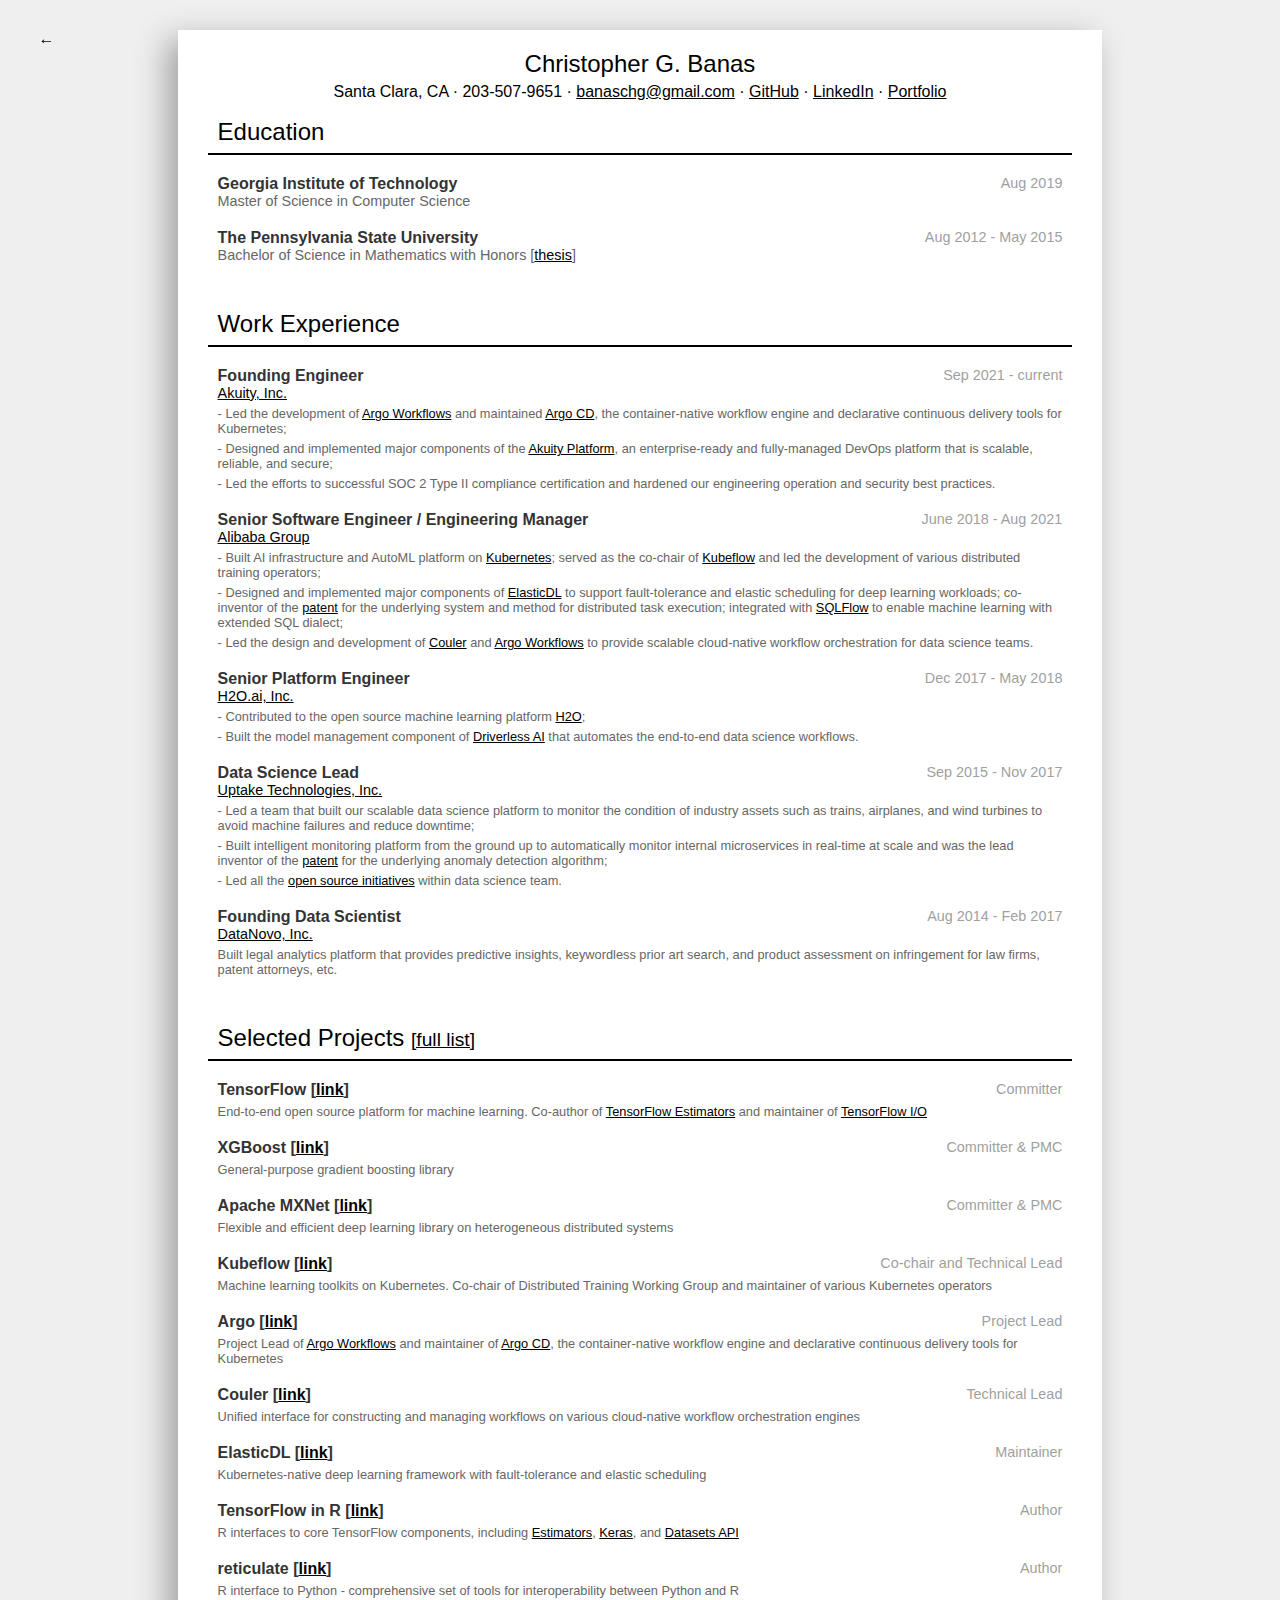
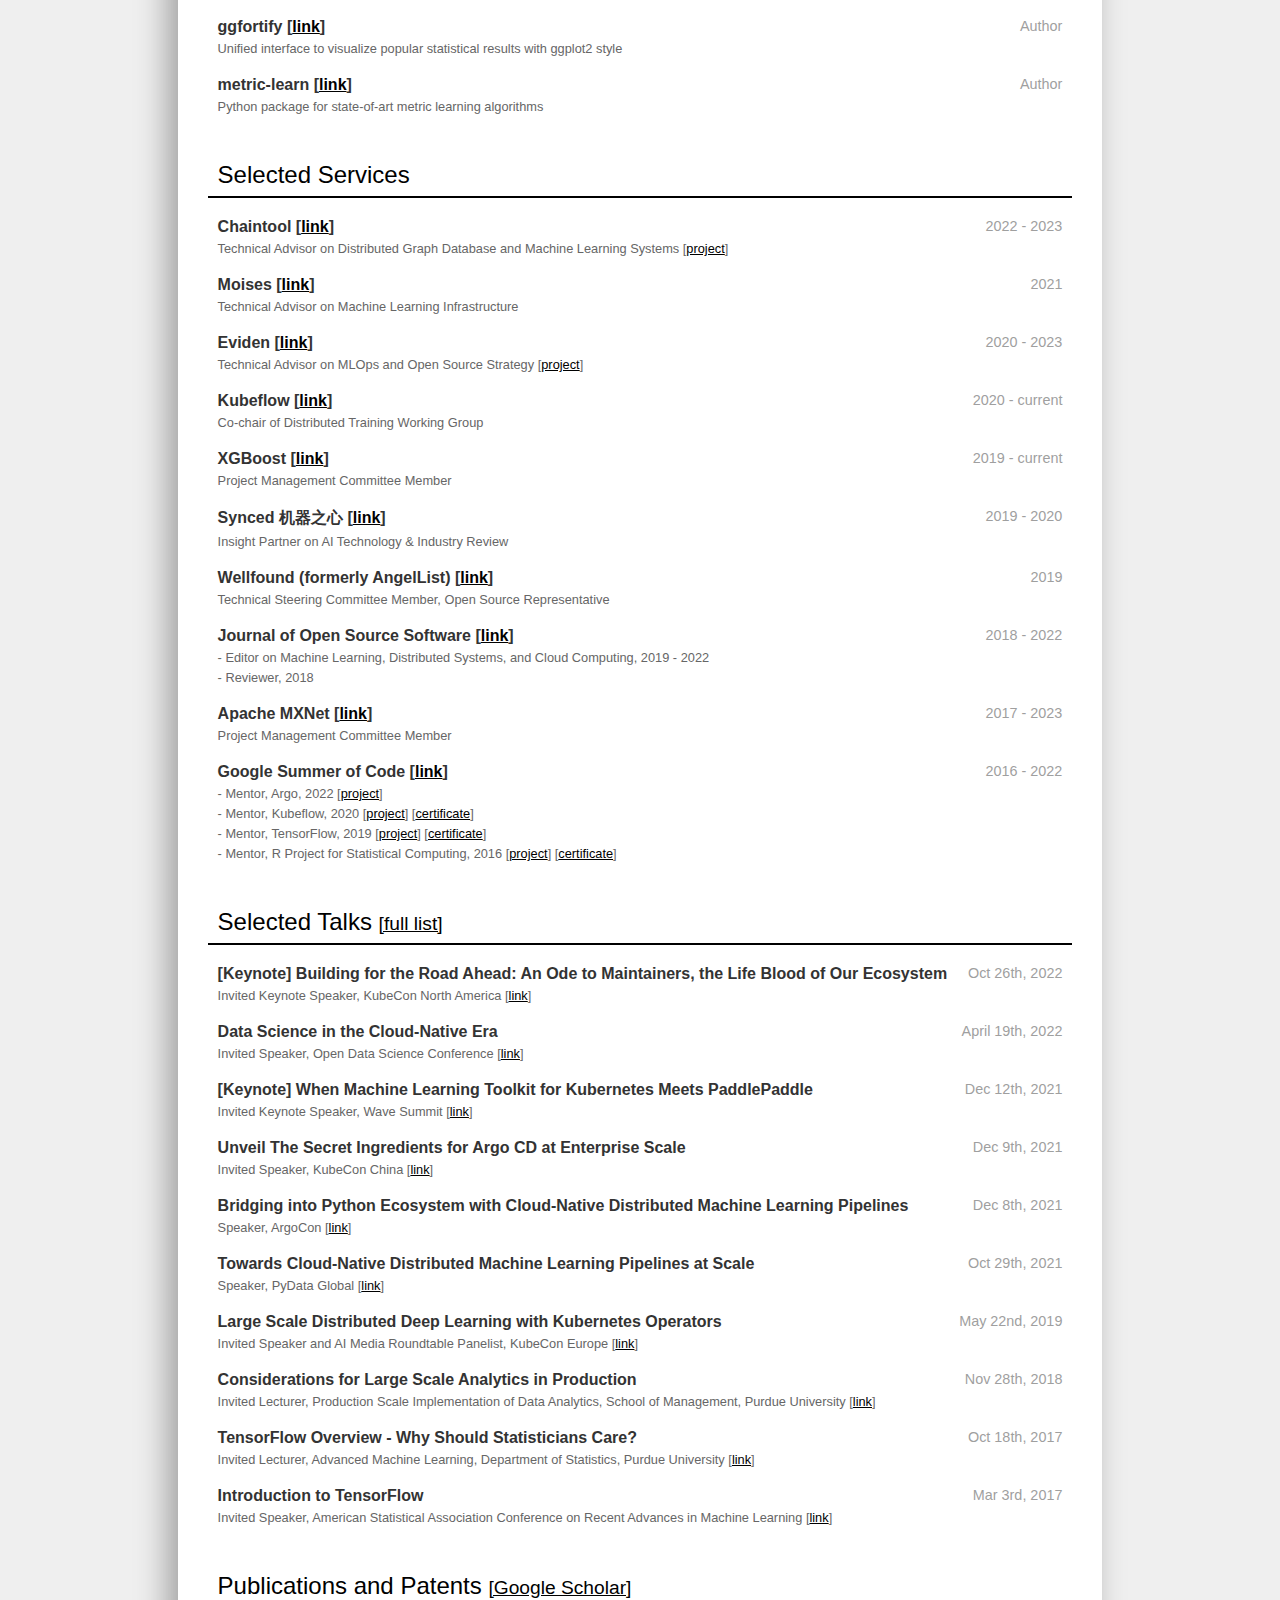
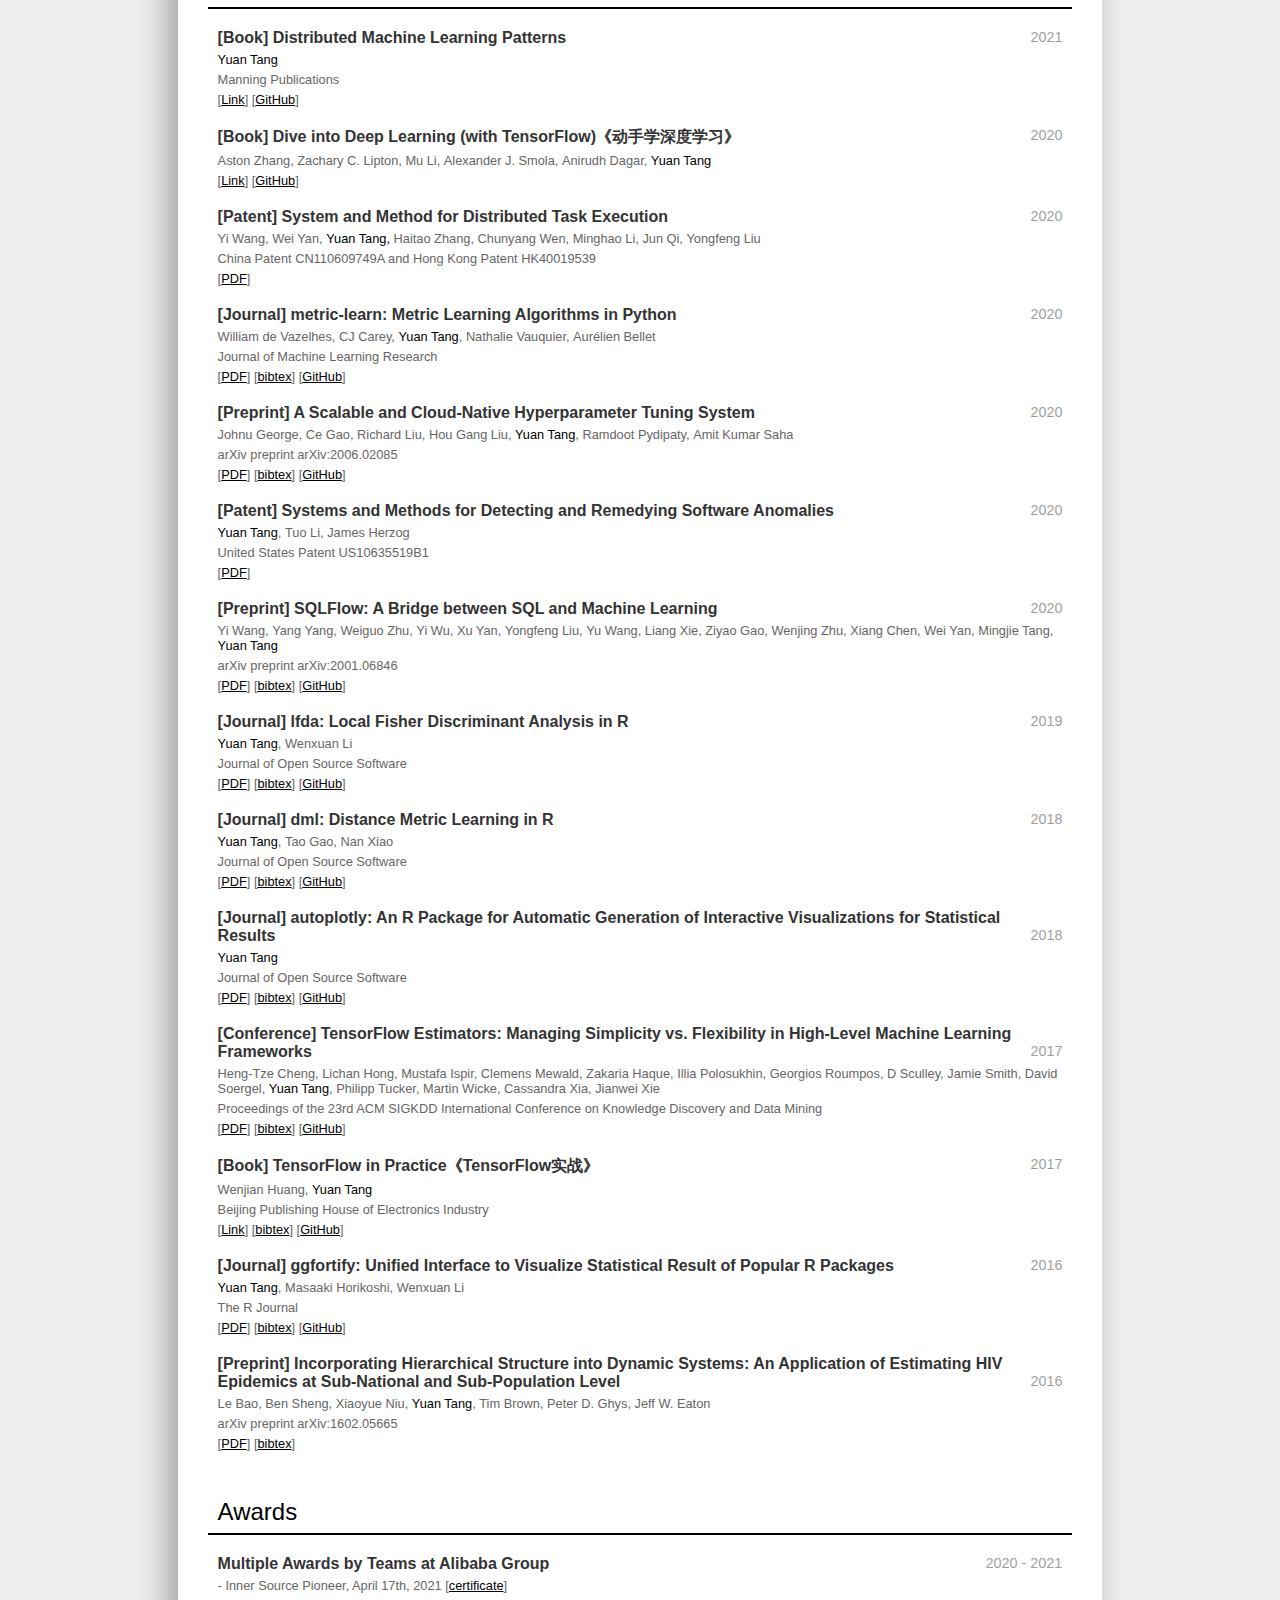
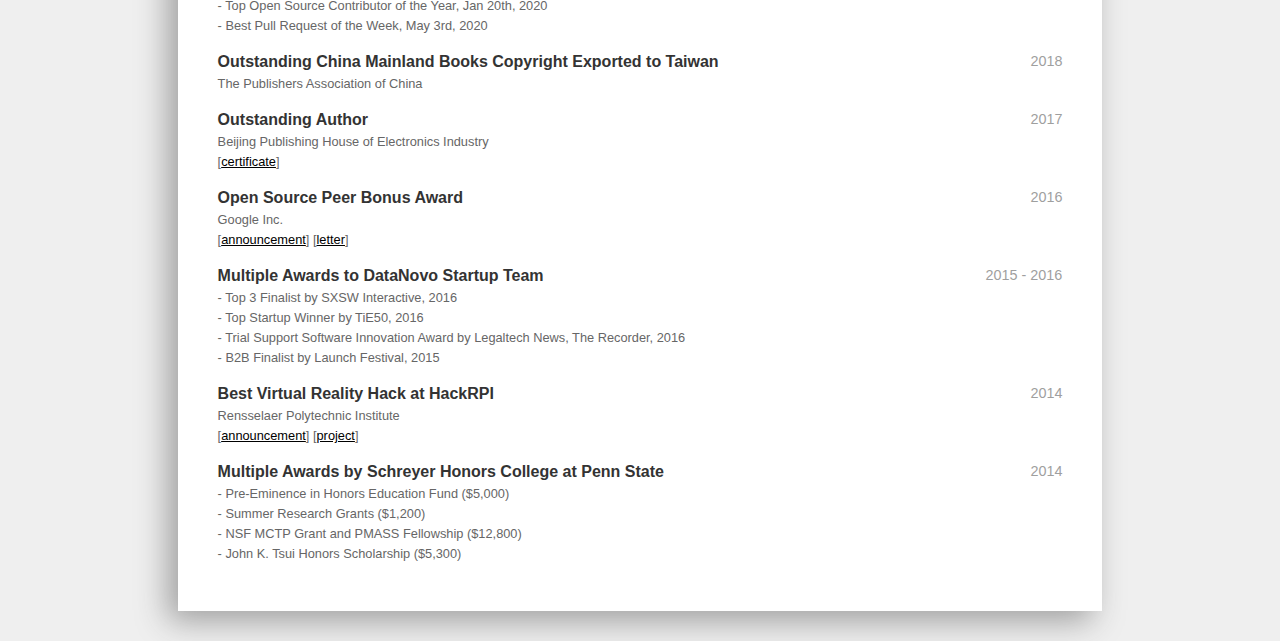
==== commit 6c426312: "updated header" ====
--- a/resume.html
+++ b/resume.html
@@ -1,5 +1,8 @@
 <!DOCTYPE html>
-<html><head><meta http-equiv="Content-Type" content="text/html; charset=UTF-8">
+<html>
+
+<head>
+    <meta http-equiv="Content-Type" content="text/html; charset=UTF-8">
 
     <meta http-equiv="X-UA-Compatible" content="IE=edge">
     <meta name="viewport" content="width=device-width, initial-scale=1">
@@ -8,669 +11,811 @@
     <link rel="stylesheet" type="text/css" href="./resume.css">
     <title>Christopher Banas - CV</title>
 </head>
+
 <body>
-<a href="https://github.com/chrisbanas">
-    <span class="go-back web-only cv-link">←</span>
-</a>
-<div class="cv-container">
-    <div class="info-section">
-        <div class="info-section-name">Christopher Banas</div>
-        <div class="web-only">
-            <div>
-                <a class="cv-link" href="mailto:banaschg@gmail.com">banaschg@gmail.com</a> ·
-                <a class="cv-link" href="https://github.com/chrisbanas">GitHub</a>
+    <a href="https://github.com/chrisbanas">
+        <span class="go-back web-only cv-link">←</span>
+    </a>
+    <div class="cv-container">
+        <div class="info-section">
+            <div class="info-section-name">Christopher G. Banas</div>
+            <div class="web-only">
+                <div>
+                    <a class="cv-link">Santa Clara, CA</a> ·
+                    <a class="cv-link">203-507-9651</a> ·
+                    <a class="cv-link" href="mailto:banaschg@gmail.com">banaschg@gmail.com</a> ·
+                    <a class="cv-link" href="https://github.com/chrisbanas">GitHub</a> ·
+                    <a class="cv-link" href="https://www.linkedin.com/in/christopher-banas/">LinkedIn</a> ·
+                    <a class="cv-link" href="https://www.christopherbanas.com/">Portfolio</a>
+                </div>
+            </div>
+            <div class="print-only">
+                <div>banaschg@gmail.com ·
+                    <a class="cv-link" href="https://github.com/chrisbanas">github.com/chrisbanas</a>
+                </div>
+            </div>
+            <div class="mobile-only">
+                <a class="cv-link" href="mailto:banaschg@gmail.com">banaschg@gmail.com</a>
+                <a class="cv-link" href="https://github.com/chrisbanas">github.com/chrisbanas</a>
             </div>
         </div>
-        <div class="print-only">
-            <div>terrytangyuan@gmail.com ·
-                <a class="cv-link" href="https://terrytangyuan.github.io/about/">terrytangyuan.github.io/about/</a>
-            </div>
-        </div>
-        <div class="mobile-only">
-            <a class="cv-link" href="mailto:terrytangyuan@gmail.com">terrytangyuan@gmail.com</a>
-            <a class="cv-link" href="https://terrytangyuan.github.io/about/">terrytangyuan.github.io/about/</a>
+
+        <div>
+
+            <div class="cv-section" id="education">
+                <div class="cv-section-title">Education</div>
+                <div class="cv-section-body">
+                    <div class="cv-section-item">
+                        <span class="cv-section-item-title">
+                            Georgia Institute of Technology
+                        </span>
+                        <span class="cv-section-time">Aug 2019</span>
+                        <div class="cv-section-smaller">Master of Science in Computer Science</div>
+                    </div>
+                    <div class="cv-section-item">
+                        <span class="cv-section-item-title">
+                            The Pennsylvania State University
+                        </span>
+                        <span class="cv-section-time">Aug 2012 - May 2015</span>
+                        <div class="cv-section-smaller">Bachelor of Science in Mathematics with Honors [<a
+                                class="cv-link" href="/data/papers/honors-thesis-tang-psu.pdf">thesis</a>]</div>
+                    </div>
+
+
+                </div>
+            </div>
+
+            <div class="cv-section" id="experience">
+                <div class="cv-section-title">Work Experience</div>
+                <div class="cv-section-body">
+                    <div class="cv-section-item">
+                        <span class="cv-section-item-title">Founding Engineer</span>
+                        <span class="cv-section-time">Sep 2021 - current</span>
+                        <div class="cv-section-smaller">
+                            <a class="cv-link" href="https://akuity.io/">Akuity, Inc.</a>
+                        </div>
+                        <div class="cv-section-smallest">- Led the development of <a class="cv-link"
+                                href="https://github.com/argoproj/argo-workflows">Argo Workflows</a> and maintained <a
+                                class="cv-link" href="https://github.com/argoproj/argo-cd">Argo CD</a>, the
+                            container-native workflow engine and declarative continuous delivery tools for Kubernetes;
+                        </div>
+                        <div class="cv-section-smallest">- Designed and implemented major components of the <a
+                                class="cv-link" href="https://akuity.io/akuity-platform/">Akuity Platform</a>, an
+                            enterprise-ready and fully-managed DevOps platform that is scalable, reliable, and secure;
+                        </div>
+                        <div class="cv-section-smallest">- Led the efforts to successful SOC 2 Type II compliance
+                            certification and hardened our engineering operation and security best practices.</div>
+                    </div>
+                    <div class="cv-section-item">
+                        <span class="cv-section-item-title">Senior Software Engineer / Engineering Manager</span>
+                        <span class="cv-section-time">June 2018 - Aug 2021</span>
+                        <div class="cv-section-smaller">
+                            <a class="cv-link" href="https://www.alibabagroup.com/">Alibaba Group</a>
+                        </div>
+                        <div class="cv-section-smallest">- Built AI infrastructure and AutoML platform on <a
+                                class="cv-link" href="https://kubernetes.io/">Kubernetes</a>; served as the co-chair of
+                            <a class="cv-link" href="https://github.com/kubeflow/">Kubeflow</a> and led the development
+                            of various distributed training operators;</div>
+                        <div class="cv-section-smallest">- Designed and implemented major components of <a
+                                class="cv-link" href="https://github.com/sql-machine-learning/elasticdl">ElasticDL</a>
+                            to support fault-tolerance and elastic scheduling for deep learning workloads; co-inventor
+                            of the <a class="cv-link"
+                                href="/data/papers/2020-elasticdl-patent-application.pdf">patent</a> for the underlying
+                            system and method for distributed task execution; integrated with <a class="cv-link"
+                                href="https://github.com/sql-machine-learning/sqlflow">SQLFlow</a> to enable machine
+                            learning with extended SQL dialect;</div>
+                        <div class="cv-section-smallest">- Led the design and development of <a class="cv-link"
+                                href="https://github.com/couler-proj/couler">Couler</a> and <a class="cv-link"
+                                href="https://github.com/argoproj/argo-workflows">Argo Workflows</a> to provide scalable
+                            cloud-native workflow orchestration for data science teams.</div>
+                    </div>
+                    <div class="cv-section-item">
+                        <span class="cv-section-item-title">Senior Platform Engineer</span>
+                        <span class="cv-section-time">Dec 2017 - May 2018</span>
+                        <div class="cv-section-smaller">
+                            <a class="cv-link" href="https://h2o.ai">H2O.ai, Inc.</a>
+                        </div>
+                        <div class="cv-section-smallest">- Contributed to the open source machine learning platform <a
+                                class="cv-link" href="https://github.com/h2oai/h2o-3">H2O</a>;</div>
+                        <div class="cv-section-smallest">- Built the model management component of <a class="cv-link"
+                                href="https://www.h2o.ai/driverless-ai/">Driverless AI</a> that automates the end-to-end
+                            data science workflows.</div>
+                    </div>
+                    <div class="cv-section-item">
+                        <span class="cv-section-item-title">Data Science Lead</span>
+                        <span class="cv-section-time">Sep 2015 - Nov 2017</span>
+                        <div class="cv-section-smaller">
+                            <a class="cv-link" href="https://uptake.com">Uptake Technologies, Inc.</a>
+                        </div>
+                        <div class="cv-section-smallest">- Led a team that built our scalable data science platform to
+                            monitor the condition of industry assets such as trains, airplanes, and wind turbines to
+                            avoid machine failures and reduce downtime;</div>
+                        <div class="cv-section-smallest">- Built intelligent monitoring platform from the ground up to
+                            automatically monitor internal microservices in real-time at scale and was the lead inventor
+                            of the <a class="cv-link" href="/data/papers/2020-tang-uptake-patent.pdf">patent</a> for the
+                            underlying anomaly detection algorithm;</div>
+                        <div class="cv-section-smallest">- Led all the <a class="cv-link"
+                                href="https://github.com/uptake">open source initiatives</a> within data science team.
+                        </div>
+                    </div>
+
+                    <div class="cv-section-item">
+                        <span class="cv-section-item-title">Founding Data Scientist</span>
+                        <span class="cv-section-time">Aug 2014 - Feb 2017</span>
+                        <div class="cv-section-smaller">
+                            <a class="cv-link" href="https://datanovo.com">DataNovo, Inc.</a>
+                        </div>
+                        <div class="cv-section-smallest">Built legal analytics platform that provides predictive
+                            insights, keywordless prior art search, and product assessment on infringement for law
+                            firms, patent attorneys, etc.</div>
+                    </div>
+
+                </div>
+            </div>
+
+
+            <div class="cv-section" id="projects">
+                <div class="cv-section-title"> Selected Projects
+                    <a class="cv-link" href="../projects/" style="font-size:80%;">[full list]</a>
+                </div>
+                <div class="cv-section-body">
+
+                    <!-- Committer/Maintainer/PMC -->
+                    <div class="cv-section-item">
+                        <span class="cv-section-item-title">TensorFlow [<a class="cv-link"
+                                href="https://github.com/tensorflow/tensorflow">link</a>]</span>
+                        <span class="cv-section-time">Committer</span>
+                        <div class="cv-section-smallest">End-to-end open source platform for machine learning. Co-author
+                            of
+                            <a class="cv-link" href="https://arxiv.org/pdf/1708.02637.pdf">TensorFlow Estimators</a> and
+                            maintainer of
+                            <a class="cv-link" href="https://github.com/tensorflow/io">TensorFlow I/O</a>
+                        </div>
+                    </div>
+                    <div class="cv-section-item">
+                        <span class="cv-section-item-title">XGBoost [<a class="cv-link"
+                                href="https://github.com/dmlc/xgboost">link</a>]</span>
+                        <span class="cv-section-time">Committer & PMC</span>
+                        <div class="cv-section-smallest">General-purpose gradient boosting library</div>
+                    </div>
+                    <div class="cv-section-item">
+                        <span class="cv-section-item-title">Apache MXNet [<a class="cv-link"
+                                href="https://github.com/apache/mxnet">link</a>]</span>
+                        <span class="cv-section-time">Committer & PMC</span>
+                        <div class="cv-section-smallest">Flexible and efficient deep learning library on heterogeneous
+                            distributed systems</div>
+                    </div>
+                    <div class="cv-section-item">
+                        <span class="cv-section-item-title">Kubeflow
+                            [<a class="cv-link" href="https://github.com/kubeflow/kubeflow">link</a>]
+                        </span>
+                        <span class="cv-section-time">Co-chair and Technical Lead</span>
+                        <div class="cv-section-smallest">Machine learning toolkits on Kubernetes. Co-chair of
+                            Distributed Training Working Group and maintainer of various Kubernetes operators
+                        </div>
+                    </div>
+                    <div class="cv-section-item">
+                        <span class="cv-section-item-title">Argo [<a class="cv-link"
+                                href="https://argoproj.github.io/">link</a>]</span>
+                        <span class="cv-section-time">Project Lead</span>
+                        <div class="cv-section-smallest">Project Lead of <a class="cv-link"
+                                href="https://github.com/argoproj/argo-workflows">Argo Workflows</a> and maintainer of
+                            <a class="cv-link" href="https://github.com/argoproj/argo-cd">Argo CD</a>, the
+                            container-native workflow engine and declarative continuous delivery tools for Kubernetes
+                        </div>
+                    </div>
+                    <div class="cv-section-item">
+                        <span class="cv-section-item-title">Couler [<a class="cv-link"
+                                href="https://github.com/couler-proj/couler">link</a>]</span>
+                        <span class="cv-section-time">Technical Lead</span>
+                        <div class="cv-section-smallest">Unified interface for constructing and managing workflows on
+                            various cloud-native workflow orchestration engines</div>
+                    </div>
+                    <div class="cv-section-item">
+                        <span class="cv-section-item-title">ElasticDL [<a class="cv-link"
+                                href="https://github.com/sql-machine-learning/elasticdl">link</a>]</span>
+                        <span class="cv-section-time">Maintainer</span>
+                        <div class="cv-section-smallest">Kubernetes-native deep learning framework with fault-tolerance
+                            and elastic scheduling</div>
+                    </div>
+
+                    <!-- Author -->
+                    <div class="cv-section-item">
+                        <span class="cv-section-item-title">TensorFlow in R [<a class="cv-link"
+                                href="https://tensorflow.rstudio.com/">link</a>]</span>
+                        <span class="cv-section-time">Author</span>
+                        <div class="cv-section-smallest">R interfaces to core TensorFlow components, including
+                            <a class="cv-link" href="https://github.com/rstudio/tfestimators">Estimators</a>,
+                            <a class="cv-link" href="https://github.com/rstudio/keras">Keras</a>, and
+                            <a class="cv-link" href="https://github.com/rstudio/tfdatasets">Datasets API</a>
+                        </div>
+                    </div>
+                    <div class="cv-section-item">
+                        <span class="cv-section-item-title">reticulate [<a class="cv-link"
+                                href="https://github.com/rstudio/reticulate">link</a>]</span>
+                        <span class="cv-section-time">Author</span>
+                        <div class="cv-section-smallest">R interface to Python - comprehensive set of tools for
+                            interoperability between Python and R</div>
+                    </div>
+                    <div class="cv-section-item">
+                        <span class="cv-section-item-title">ggfortify [<a class="cv-link"
+                                href="https://github.com/sinhrks/ggfortify">link</a>]</span>
+                        <span class="cv-section-time">Author</span>
+                        <div class="cv-section-smallest">Unified interface to visualize popular statistical results with
+                            ggplot2 style</div>
+                    </div>
+                    <div class="cv-section-item">
+                        <span class="cv-section-item-title">metric-learn [<a class="cv-link"
+                                href="https://github.com/scikit-learn-contrib/metric-learn">link</a>]</span>
+                        <span class="cv-section-time">Author</span>
+                        <div class="cv-section-smallest">Python package for state-of-art metric learning algorithms
+                        </div>
+                    </div>
+
+                </div>
+            </div>
+
+            <div class="cv-section" id="services">
+                <div class="cv-section-title">Selected Services</div>
+                <div class="cv-section-body">
+                    <div class="cv-section-item">
+                        <span class="cv-section-item-title">Chaintool [<a class="cv-link"
+                                href="https://chaintool.ai/">link</a>]</span>
+                        <span class="cv-section-time">2022 - 2023</span>
+                        <div class="cv-section-smallest">Technical Advisor on Distributed Graph Database and Machine
+                            Learning Systems [<a class="cv-link" href="https://github.com/TUDB-Labs/TuDB">project</a>]
+                        </div>
+                    </div>
+                    <div class="cv-section-item">
+                        <span class="cv-section-item-title">Moises [<a class="cv-link"
+                                href="https://moises.ai/">link</a>]</span>
+                        <span class="cv-section-time">2021</span>
+                        <div class="cv-section-smallest">Technical Advisor on Machine Learning Infrastructure</div>
+                    </div>
+                    <div class="cv-section-item">
+                        <span class="cv-section-item-title">Eviden [<a class="cv-link"
+                                href="https://eviden.com/">link</a>]</span>
+                        <span class="cv-section-time">2020 - 2023</span>
+                        <div class="cv-section-smallest">Technical Advisor on MLOps and Open Source Strategy [<a
+                                class="cv-link" href="https://github.com/data-describe/data-describe">project</a>]</div>
+                    </div>
+                    <div class="cv-section-item">
+                        <span class="cv-section-item-title">Kubeflow [<a class="cv-link"
+                                href="https://github.com/kubeflow/">link</a>]</span>
+                        <span class="cv-section-time">2020 - current</span>
+                        <div class="cv-section-smallest">Co-chair of Distributed Training Working Group</div>
+                    </div>
+                    <div class="cv-section-item">
+                        <span class="cv-section-item-title">XGBoost [<a class="cv-link"
+                                href="https://github.com/dmlc/xgboost/">link</a>]</span>
+                        <span class="cv-section-time">2019 - current</span>
+                        <div class="cv-section-smallest">Project Management Committee Member</div>
+                    </div>
+                    <div class="cv-section-item">
+                        <span class="cv-section-item-title">Synced 机器之心 [<a class="cv-link"
+                                href="https://syncedreview.com/">link</a>]</span>
+                        <span class="cv-section-time">2019 - 2020</span>
+                        <div class="cv-section-smallest">Insight Partner on AI Technology & Industry Review</div>
+                    </div>
+                    <div class="cv-section-item">
+                        <span class="cv-section-item-title">Wellfound (formerly AngelList) [<a class="cv-link"
+                                href="https://wellfound.com">link</a>]</span>
+                        <span class="cv-section-time">2019</span>
+                        <div class="cv-section-smallest">Technical Steering Committee Member, Open Source Representative
+                        </div>
+                    </div>
+                    <div class="cv-section-item">
+                        <span class="cv-section-item-title">Journal of Open Source Software [<a class="cv-link"
+                                href="https://joss.theoj.org/">link</a>]</span>
+                        <span class="cv-section-time">2018 - 2022</span>
+                        <div class="cv-section-smallest">- Editor on Machine Learning, Distributed Systems, and Cloud
+                            Computing, 2019 - 2022</div>
+                        <div class="cv-section-smallest">- Reviewer, 2018</div>
+                    </div>
+                    <div class="cv-section-item">
+                        <span class="cv-section-item-title">Apache MXNet [<a class="cv-link"
+                                href="https://mxnet.apache.org/">link</a>]</span>
+                        <span class="cv-section-time">2017 - 2023</span>
+                        <div class="cv-section-smallest">Project Management Committee Member</div>
+                    </div>
+                    <div class="cv-section-item">
+                        <span class="cv-section-item-title">Google Summer of Code [<a class="cv-link"
+                                href="https://summerofcode.withgoogle.com/">link</a>]</span>
+                        <span class="cv-section-time">2016 - 2022</span>
+                        <div class="cv-section-smallest">- Mentor, Argo, 2022
+                            [<a class="cv-link"
+                                href="https://github.com/cncf/mentoring/blob/8b0d6b8553ae465735c3533879832e329b1d3c50/summerofcode/2022.md#argo">project</a>]
+                        </div>
+                        <div class="cv-section-smallest">- Mentor, Kubeflow, 2020
+                            [<a class="cv-link" href="/data/docs/GSoC-Kubeflow-2020.png">project</a>]
+                            [<a class="cv-link" href="/data/docs/gsoc_mentor_2020_certificate.pdf">certificate</a>]
+                        </div>
+                        <div class="cv-section-smallest">- Mentor, TensorFlow, 2019
+                            [<a class="cv-link" href="/data/docs/GSoC-TensorFlow-2019.png">project</a>]
+                            [<a class="cv-link" href="/data/docs/gsoc_mentor_2019_certificate.pdf">certificate</a>]
+                        </div>
+                        <div class="cv-section-smallest">- Mentor, R Project for Statistical Computing, 2016
+                            [<a class="cv-link" href="/data/docs/GSoC-MXNet-2016.png">project</a>]
+                            [<a class="cv-link" href="/data/docs/gsoc_mentor_2016_certificate.pdf">certificate</a>]
+                        </div>
+                    </div>
+                </div>
+            </div>
+
+            <div class="cv-section" id="talks">
+                <div class="cv-section-title">Selected Talks <a class="cv-link"
+                        href="https://github.com/terrytangyuan/public-talks" style="font-size:80%;">[full list]</a>
+                </div>
+                <div class="cv-section-body">
+                    <div class="cv-section-item">
+                        <span class="cv-section-item-title">[Keynote] Building for the Road Ahead: An Ode to
+                            Maintainers, the Life Blood of Our Ecosystem</span>
+                        <span class="cv-section-time">Oct 26th, 2022</span>
+                        <div class="cv-section-smallest">Invited Keynote Speaker, KubeCon North America [<a
+                                class="cv-link"
+                                href="https://github.com/terrytangyuan/public-talks/tree/main/talks/kubecon-na-2022-keynote-fireside-chat">link</a>]
+                        </div>
+                    </div>
+                    <div class="cv-section-item">
+                        <span class="cv-section-item-title">Data Science in the Cloud-Native Era</span>
+                        <span class="cv-section-time">April 19th, 2022</span>
+                        <div class="cv-section-smallest">Invited Speaker, Open Data Science Conference [<a
+                                class="cv-link"
+                                href="https://github.com/terrytangyuan/public-talks/tree/main/talks/data-science-in-the-cloud-native-era-odsc-2022">link</a>]
+                        </div>
+                    </div>
+                    <div class="cv-section-item">
+                        <span class="cv-section-item-title">[Keynote] When Machine Learning Toolkit for Kubernetes Meets
+                            PaddlePaddle</span>
+                        <span class="cv-section-time">Dec 12th, 2021</span>
+                        <div class="cv-section-smallest">Invited Keynote Speaker, Wave Summit [<a class="cv-link"
+                                href="https://github.com/terrytangyuan/public-talks/tree/main/talks/when-machine-learning-toolkit-for-kubernetes-meets-paddlepaddle-wave-summit-2021">link</a>]
+                        </div>
+                    </div>
+                    <div class="cv-section-item">
+                        <span class="cv-section-item-title">Unveil The Secret Ingredients for Argo CD at Enterprise
+                            Scale</span>
+                        <span class="cv-section-time">Dec 9th, 2021</span>
+                        <div class="cv-section-smallest">Invited Speaker, KubeCon China [<a class="cv-link"
+                                href="https://github.com/terrytangyuan/public-talks/blob/main/talks/unveil-the-secret-ingredients-for-argo-cd-at-enterprise-scale-kubecon-china-2021">link</a>]
+                        </div>
+                    </div>
+                    <div class="cv-section-item">
+                        <span class="cv-section-item-title">Bridging into Python Ecosystem with Cloud-Native Distributed
+                            Machine Learning Pipelines</span>
+                        <span class="cv-section-time">Dec 8th, 2021</span>
+                        <div class="cv-section-smallest">Speaker, ArgoCon [<a class="cv-link"
+                                href="https://github.com/terrytangyuan/public-talks/blob/main/talks/bridging-into-python-ecosystem-with-cloud-native-distributed-machine-learning-pipelines-argocon-2021">link</a>]
+                        </div>
+                    </div>
+                    <div class="cv-section-item">
+                        <span class="cv-section-item-title">Towards Cloud-Native Distributed Machine Learning Pipelines
+                            at Scale</span>
+                        <span class="cv-section-time">Oct 29th, 2021</span>
+                        <div class="cv-section-smallest">Speaker, PyData Global [<a class="cv-link"
+                                href="https://github.com/terrytangyuan/public-talks/blob/main/talks/towards-cloud-native-distributed-machine-learning-pipelines-at-scale-pydata-global-2021">link</a>]
+                        </div>
+                    </div>
+                    <div class="cv-section-item">
+                        <span class="cv-section-item-title">Large Scale Distributed Deep Learning with Kubernetes
+                            Operators</span>
+                        <span class="cv-section-time">May 22nd, 2019</span>
+                        <div class="cv-section-smallest">Invited Speaker and AI Media Roundtable Panelist, KubeCon
+                            Europe
+                            [<a class="cv-link"
+                                href="https://github.com/terrytangyuan/public-talks/blob/main/talks/large-scale-distributed-deep-learning-with-kubernetes-perators-kubecon-europe-2019">link</a>]
+                        </div>
+                    </div>
+                    <div class="cv-section-item">
+                        <span class="cv-section-item-title">Considerations for Large Scale Analytics in Production
+                        </span>
+                        <span class="cv-section-time">Nov 28th, 2018</span>
+                        <div class="cv-section-smallest">Invited Lecturer, Production Scale Implementation of Data
+                            Analytics, School of Management, Purdue University
+                            [<a class="cv-link"
+                                href="https://github.com/terrytangyuan/public-talks/blob/main/talks/considerations-for-large-scale-analytics-in-production-purdue">link</a>]
+                        </div>
+                    </div>
+                    <div class="cv-section-item">
+                        <span class="cv-section-item-title">TensorFlow Overview - Why Should Statisticians Care? </span>
+                        <span class="cv-section-time">Oct 18th, 2017</span>
+                        <div class="cv-section-smallest">Invited Lecturer, Advanced Machine Learning, Department of
+                            Statistics, Purdue University
+                            [<a class="cv-link"
+                                href="https://github.com/terrytangyuan/public-talks/blob/main/talks/tensorflow-overview-why-should-statisticians-care-purdue">link</a>]
+                        </div>
+                    </div>
+                    <div class="cv-section-item">
+                        <span class="cv-section-item-title">Introduction to TensorFlow</span>
+                        <span class="cv-section-time">Mar 3rd, 2017</span>
+                        <div class="cv-section-smallest">Invited Speaker, American Statistical Association Conference on
+                            Recent Advances in Machine Learning
+                            [<a class="cv-link"
+                                href="https://github.com/terrytangyuan/public-talks/blob/main/talks/introduction-to-tensorflow-asa-conference">link</a>]
+                        </div>
+                    </div>
+                </div>
+            </div>
+
+
+            <div class="cv-section" id="publications">
+                <div class="cv-section-title">Publications and Patents
+                    <a class="cv-link" href="https://scholar.google.com/citations?user=2GYttqUAAAAJ&hl=en"
+                        style="font-size:80%;">[Google Scholar]
+                    </a>
+                </div>
+                <div class="cv-section-body">
+                    <div class="cv-section-item">
+                        <span class="cv-section-item-title">[Book] Distributed Machine Learning Patterns</span>
+                        <span class="cv-section-time">2021</span>
+                        <ul class="cv-inline-list cv-publication-author">
+                            <div class="cv-section-smallest">
+                                <li><span class="theme-color">Yuan Tang</span></li>
+                            </div>
+                        </ul>
+                        <div class="cv-section-smallest">Manning Publications</div>
+                        <div class="cv-section-smallest">
+                            [<a class="cv-link" href="https://bit.ly/2RKv8Zo">Link</a>]
+                            [<a class="cv-link"
+                                href="https://github.com/terrytangyuan/distributed-ml-patterns">GitHub</a>]
+                        </div>
+                    </div>
+                    <div class="cv-section-item">
+                        <span class="cv-section-item-title">[Book] Dive into Deep Learning (with
+                            TensorFlow)《动手学深度学习》</span>
+                        <span class="cv-section-time">2020</span>
+                        <ul class="cv-inline-list cv-publication-author">
+                            <div class="cv-section-smallest">
+                                <li>Aston Zhang,</li>
+                                <li>Zachary C. Lipton,</li>
+                                <li>Mu Li,</li>
+                                <li>Alexander J. Smola,</li>
+                                <li>Anirudh Dagar,</li>
+                                <li><span class="theme-color">Yuan Tang</span></li>
+                            </div>
+                        </ul>
+                        <div class="cv-section-smallest">
+                            [<a class="cv-link" href="https://d2l.ai/">Link</a>]
+                            [<a class="cv-link" href="https://github.com/d2l-ai/d2l-en">GitHub</a>]
+                        </div>
+                    </div>
+                    <div class="cv-section-item">
+                        <span class="cv-section-item-title">[Patent] System and Method for Distributed Task
+                            Execution</span>
+                        <span class="cv-section-time">2020</span>
+                        <ul class="cv-inline-list cv-publication-author">
+                            <div class="cv-section-smallest">
+                                <li>Yi Wang,</li>
+                                <li>Wei Yan,</li>
+                                <li><span class="theme-color">Yuan Tang,</span></li>
+                                <li>Haitao Zhang,</li>
+                                <li>Chunyang Wen,</li>
+                                <li>Minghao Li,</li>
+                                <li>Jun Qi,</li>
+                                <li>Yongfeng Liu</li>
+                            </div>
+                        </ul>
+                        <div class="cv-section-smallest">China Patent CN110609749A and Hong Kong Patent HK40019539</div>
+                        <div class="cv-section-smallest">
+                            [<a class="cv-link" href="/data/papers/2020-elasticdl-patent-application.pdf">PDF</a>]
+                        </div>
+                    </div>
+                    <div class="cv-section-item">
+                        <span class="cv-section-item-title">[Journal] metric-learn: Metric Learning Algorithms in
+                            Python</span>
+                        <span class="cv-section-time">2020</span>
+                        <ul class="cv-inline-list cv-publication-author">
+                            <div class="cv-section-smallest">
+                                <li>William de Vazelhes,</li>
+                                <li>CJ Carey,</li>
+                                <li><span class="theme-color">Yuan Tang</span>,</li>
+                                <li>Nathalie Vauquier,</li>
+                                <li>Aurélien Bellet</li>
+                            </div>
+                        </ul>
+                        <div class="cv-section-smallest">Journal of Machine Learning Research</div>
+                        <div class="cv-section-smallest">
+                            [<a class="cv-link" href="https://arxiv.org/pdf/1908.04710.pdf">PDF</a>]
+                            [<a class="cv-link" href="/data/bib/2020metriclearn.bib">bibtex</a>]
+                            [<a class="cv-link" href="https://github.com/scikit-learn-contrib/metric-learn">GitHub</a>]
+                        </div>
+                    </div>
+                    <div class="cv-section-item">
+                        <span class="cv-section-item-title">[Preprint] A Scalable and Cloud-Native Hyperparameter Tuning
+                            System</span>
+                        <span class="cv-section-time">2020</span>
+                        <ul class="cv-inline-list cv-publication-author">
+                            <div class="cv-section-smallest">
+                                <li>Johnu George,</li>
+                                <li>Ce Gao,</li>
+                                <li>Richard Liu,</li>
+                                <li>Hou Gang Liu,</li>
+                                <li><span class="theme-color">Yuan Tang</span>,</li>
+                                <li>Ramdoot Pydipaty,</li>
+                                <li>Amit Kumar Saha</li>
+                            </div>
+                        </ul>
+                        <div class="cv-section-smallest">arXiv preprint arXiv:2006.02085</div>
+                        <div class="cv-section-smallest">
+                            [<a class="cv-link" href="https://arxiv.org/pdf/2006.02085.pdf">PDF</a>]
+                            [<a class="cv-link" href="/data/bib/2020katib.bib">bibtex</a>]
+                            [<a class="cv-link" href="https://github.com/kubeflow/katib">GitHub</a>]
+                        </div>
+                    </div>
+                    <div class="cv-section-item">
+                        <span class="cv-section-item-title">[Patent] Systems and Methods for Detecting and Remedying
+                            Software Anomalies</span>
+                        <span class="cv-section-time">2020</span>
+                        <ul class="cv-inline-list cv-publication-author">
+                            <div class="cv-section-smallest">
+                                <li><span class="theme-color">Yuan Tang</span>,</li>
+                                <li>Tuo Li,</li>
+                                <li>James Herzog</li>
+                            </div>
+                        </ul>
+                        <div class="cv-section-smallest">United States Patent US10635519B1</div>
+                        <div class="cv-section-smallest">
+                            [<a class="cv-link" href="/data/papers/2020-tang-uptake-patent.pdf">PDF</a>]
+                        </div>
+                    </div>
+                    <div class="cv-section-item">
+                        <span class="cv-section-item-title">[Preprint] SQLFlow: A Bridge between SQL and Machine
+                            Learning</span>
+                        <span class="cv-section-time">2020</span>
+                        <ul class="cv-inline-list cv-publication-author">
+                            <div class="cv-section-smallest">
+                                <li>Yi Wang,</li>
+                                <li>Yang Yang,</li>
+                                <li>Weiguo Zhu,</li>
+                                <li>Yi Wu,</li>
+                                <li>Xu Yan,</li>
+                                <li>Yongfeng Liu,</li>
+                                <li>Yu Wang,</li>
+                                <li>Liang Xie,</li>
+                                <li>Ziyao Gao,</li>
+                                <li>Wenjing Zhu,</li>
+                                <li>Xiang Chen,</li>
+                                <li>Wei Yan,</li>
+                                <li>Mingjie Tang,</li>
+                                <li><span class="theme-color">Yuan Tang</span></li>
+                            </div>
+                        </ul>
+                        <div class="cv-section-smallest">arXiv preprint arXiv:2001.06846</div>
+                        <div class="cv-section-smallest">
+                            [<a class="cv-link" href="https://arxiv.org/pdf/2001.06846.pdf">PDF</a>]
+                            [<a class="cv-link" href="/data/bib/2020sqlflow.bib">bibtex</a>]
+                            [<a class="cv-link" href="https://github.com/sql-machine-learning/sqlflow">GitHub</a>]
+                        </div>
+                    </div>
+                    <div class="cv-section-item">
+                        <span class="cv-section-item-title">[Journal] lfda: Local Fisher Discriminant Analysis in
+                            R</span>
+                        <span class="cv-section-time">2019</span>
+                        <ul class="cv-inline-list cv-publication-author">
+                            <div class="cv-section-smallest">
+                                <li><span class="theme-color">Yuan Tang</span>,</li>
+                                <li>Wenxuan Li</li>
+                            </div>
+                        </ul>
+                        <div class="cv-section-smallest">Journal of Open Source Software</div>
+                        <div class="cv-section-smallest">
+                            [<a class="cv-link"
+                                href="https://www.theoj.org/joss-papers/joss.01572/10.21105.joss.01572.pdf">PDF</a>]
+                            [<a class="cv-link" href="/data/bib/lfda2019joss.bib">bibtex</a>]
+                            [<a class="cv-link" href="https://github.com/terrytangyuan/lfda">GitHub</a>]
+                        </div>
+                    </div>
+                    <div class="cv-section-item">
+                        <span class="cv-section-item-title">[Journal] dml: Distance Metric Learning in R</span>
+                        <span class="cv-section-time">2018</span>
+                        <ul class="cv-inline-list cv-publication-author">
+                            <div class="cv-section-smallest">
+                                <li><span class="theme-color">Yuan Tang</span>,</li>
+                                <li>Tao Gao,</li>
+                                <li>Nan Xiao</li>
+                            </div>
+                        </ul>
+                        <div class="cv-section-smallest">Journal of Open Source Software</div>
+                        <div class="cv-section-smallest">
+                            [<a class="cv-link"
+                                href="https://www.theoj.org/joss-papers/joss.01036/10.21105.joss.01036.pdf">PDF</a>]
+                            [<a class="cv-link" href="/data/bib/dml2018joss.bib">bibtex</a>]
+                            [<a class="cv-link" href="https://github.com/terrytangyuan/dml">GitHub</a>]
+                        </div>
+                    </div>
+                    <div class="cv-section-item">
+                        <span class="cv-section-item-title">[Journal] autoplotly: An R Package for Automatic Generation
+                            of Interactive Visualizations for Statistical Results</span>
+                        <span class="cv-section-time">2018</span>
+                        <ul class="cv-inline-list cv-publication-author">
+                            <div class="cv-section-smallest">
+                                <li><span class="theme-color">Yuan Tang</span></li>
+                            </div>
+                        </ul>
+                        <div class="cv-section-smallest">Journal of Open Source Software</div>
+                        <div class="cv-section-smallest">
+                            [<a class="cv-link"
+                                href="https://www.theoj.org/joss-papers/joss.00657/10.21105.joss.00657.pdf">PDF</a>]
+                            [<a class="cv-link" href="/data/bib/autoplotly2018joss.bib">bibtex</a>]
+                            [<a class="cv-link" href="https://github.com/terrytangyuan/autoplotly">GitHub</a>]
+                        </div>
+                    </div>
+
+                    <div class="cv-section-item">
+                        <span class="cv-section-item-title">[Conference] TensorFlow Estimators: Managing Simplicity vs.
+                            Flexibility in High-Level Machine Learning Frameworks</span>
+                        <span class="cv-section-time">2017</span>
+                        <ul class="cv-inline-list cv-publication-author">
+                            <div class="cv-section-smallest">
+                                <li>Heng-Tze Cheng,</li>
+                                <li>Lichan Hong,</li>
+                                <li>Mustafa Ispir,</li>
+                                <li>Clemens Mewald,</li>
+                                <li>Zakaria Haque,</li>
+                                <li>Illia Polosukhin,</li>
+                                <li>Georgios Roumpos,</li>
+                                <li>D Sculley,</li>
+                                <li>Jamie Smith,</li>
+                                <li>David Soergel,</li>
+                                <li><span class="theme-color">Yuan Tang</span>,</li>
+                                <li>Philipp Tucker,</li>
+                                <li>Martin Wicke,</li>
+                                <li>Cassandra Xia,</li>
+                                <li>Jianwei Xie</li>
+                            </div>
+                        </ul>
+                        <div class="cv-section-smallest">Proceedings of the 23rd ACM SIGKDD International Conference on
+                            Knowledge Discovery and Data Mining</div>
+                        <div class="cv-section-smallest">
+                            [<a class="cv-link" href="https://arxiv.org/pdf/1708.02637.pdf">PDF</a>]
+                            [<a class="cv-link" href="/data/bib/tfestimators2017kdd.bib">bibtex</a>]
+                            [<a class="cv-link" href="https://github.com/tensorflow/estimator">GitHub</a>]
+                        </div>
+                    </div>
+
+                    <div class="cv-section-item">
+                        <span class="cv-section-item-title">[Book] TensorFlow in Practice《TensorFlow实战》</span>
+                        <span class="cv-section-time">2017</span>
+                        <ul class="cv-inline-list cv-publication-author">
+                            <div class="cv-section-smallest">
+                                <li>Wenjian Huang,</li>
+                                <li><span class="theme-color">Yuan Tang</span></li>
+                            </div>
+                        </ul>
+                        <div class="cv-section-smallest">Beijing Publishing House of Electronics Industry</div>
+                        <div class="cv-section-smallest">
+                            [<a class="cv-link" href="/2017/02/12/tensorflow-in-practice-book-chinese/">Link</a>]
+                            [<a class="cv-link" href="/data/bib/tensorflowinpractice2017.bib">bibtex</a>]
+                            [<a class="cv-link"
+                                href="https://github.com/terrytangyuan/tensorflow-in-practice-code">GitHub</a>]
+                        </div>
+                    </div>
+
+                    <div class="cv-section-item">
+                        <span class="cv-section-item-title">[Journal] ggfortify: Unified Interface to Visualize
+                            Statistical Result of Popular R Packages</span>
+                        <span class="cv-section-time">2016</span>
+                        <ul class="cv-inline-list cv-publication-author">
+                            <div class="cv-section-smallest">
+                                <li><span class="theme-color">Yuan Tang</span>,</li>
+                                <li>Masaaki Horikoshi,</li>
+                                <li>Wenxuan Li</li>
+                            </div>
+                        </ul>
+                        <div class="cv-section-smallest">The R Journal</div>
+                        <div class="cv-section-smallest">
+                            [<a class="cv-link"
+                                href="https://journal.r-project.org/archive/2016/RJ-2016-060/RJ-2016-060.pdf">PDF</a>]
+                            [<a class="cv-link" href="/data/bib/tang2016ggfortify.bib">bibtex</a>]
+                            [<a class="cv-link" href="https://github.com/sinhrks/ggfortify">GitHub</a>]
+                        </div>
+                    </div>
+                    <div class="cv-section-item">
+                        <span class="cv-section-item-title">[Preprint] Incorporating Hierarchical Structure into Dynamic
+                            Systems: An Application of Estimating HIV Epidemics at Sub-National and Sub-Population
+                            Level</span>
+                        <span class="cv-section-time">2016</span>
+                        <ul class="cv-inline-list cv-publication-author">
+                            <div class="cv-section-smallest">
+                                <li>Le Bao,</li>
+                                <li>Ben Sheng,</li>
+                                <li>Xiaoyue Niu,</li>
+                                <li><span class="theme-color">Yuan Tang</span>,</li>
+                                <li>Tim Brown,</li>
+                                <li>Peter D. Ghys,</li>
+                                <li>Jeff W. Eaton</li>
+                            </div>
+                        </ul>
+                        <div class="cv-section-smallest">arXiv preprint arXiv:1602.05665</div>
+                        <div class="cv-section-smallest">
+                            [<a class="cv-link" href="https://arxiv.org/pdf/1602.05665.pdf">PDF</a>]
+                            [<a class="cv-link" href="/data/bib/bao2016incorporating.bib">bibtex</a>]
+                        </div>
+                    </div>
+                </div>
+            </div>
+
+            <!-- display only cv data -->
+            <div class="cv-section" id="awards">
+                <div class="cv-section-title">Awards</div>
+                <div class="cv-section-body">
+                    <div class="cv-section-item">
+                        <span class="cv-section-item-title">Multiple Awards by Teams at Alibaba Group</span>
+                        <span class="cv-section-time">2020 - 2021</span>
+                        <div class="cv-section-smallest">- Inner Source Pioneer, April 17th, 2021
+                            [<a class="cv-link" href="/data/docs/ant-inner-source-pioneer.pdf">certificate</a>]
+                        </div>
+                        <div class="cv-section-smallest">- Top Open Source Contributor of the Year, Jan 20th, 2020</div>
+                        <div class="cv-section-smallest">- Best Pull Request of the Week, May 3rd, 2020</div>
+                    </div>
+                    <div class="cv-section-item">
+                        <span class="cv-section-item-title">Outstanding China Mainland Books Copyright Exported to
+                            Taiwan</span>
+                        <span class="cv-section-time">2018</span>
+                        <div class="cv-section-smallest">The Publishers Association of China</div>
+                    </div>
+
+                    <div class="cv-section-item">
+                        <span class="cv-section-item-title">Outstanding Author</span>
+                        <span class="cv-section-time">2017</span>
+                        <div class="cv-section-smallest">Beijing Publishing House of Electronics Industry</div>
+                        <div class="cv-section-smallest">
+                            [<a class="cv-link" href="/data/docs/outstanding_author_certificate.jpg">certificate</a>]
+                        </div>
+                    </div>
+
+                    <div class="cv-section-item">
+                        <span class="cv-section-item-title">Open Source Peer Bonus Award</span>
+                        <span class="cv-section-time">2016</span>
+                        <div class="cv-section-smallest">Google Inc.</div>
+                        <div class="cv-section-smallest">
+                            [<a class="cv-link"
+                                href="/data/docs/google-open-source-peer-bonus-program.png">announcement</a>]
+                            [<a class="cv-link"
+                                href="/data/docs/2016-Google-Open-Source-Peer-Bonus-Letter.pdf">letter</a>]
+                        </div>
+                    </div>
+
+                    <div class="cv-section-item">
+                        <span class="cv-section-item-title">Multiple Awards to DataNovo Startup Team</span>
+                        <span class="cv-section-time">2015 - 2016</span>
+                        <div class="cv-section-smallest">- Top 3 Finalist by SXSW Interactive, 2016</div>
+                        <div class="cv-section-smallest">- Top Startup Winner by TiE50, 2016</div>
+                        <div class="cv-section-smallest">- Trial Support Software Innovation Award by Legaltech News,
+                            The Recorder, 2016</div>
+                        <div class="cv-section-smallest">- B2B Finalist by Launch Festival, 2015</div>
+                    </div>
+
+                    <div class="cv-section-item">
+                        <span class="cv-section-item-title">Best Virtual Reality Hack at HackRPI</span>
+                        <span class="cv-section-time">2014</span>
+                        <div class="cv-section-smallest">Rensselaer Polytechnic Institute</div>
+                        <div class="cv-section-smallest">
+                            [<a class="cv-link" href="/data/docs/rpi_hosts_first_hackathon.png">announcement</a>]
+                            [<a class="cv-link" href="https://devpost.com/software/leaptalkforgood">project</a>]
+                        </div>
+                    </div>
+
+                    <div class="cv-section-item">
+                        <span class="cv-section-item-title">Multiple Awards by Schreyer Honors College at Penn
+                            State</span>
+                        <span class="cv-section-time">2014</span>
+                        <div class="cv-section-smallest">- Pre-Eminence in Honors Education Fund ($5,000)</div>
+                        <div class="cv-section-smallest">- Summer Research Grants ($1,200)</div>
+                        <div class="cv-section-smallest">- NSF MCTP Grant and PMASS Fellowship ($12,800)</div>
+                        <div class="cv-section-smallest">- John K. Tsui Honors Scholarship ($5,300)</div>
+                    </div>
+                </div>
+            </div>
+
+
+
+
         </div>
     </div>
-
-    <div>
-        <div class="cv-section" id="education">
-            <div class="cv-section-title">Education</div>
-            <div class="cv-section-body">
-                <div class="cv-section-item">
-                    <span class="cv-section-item-title">
-                        Georgia Institute of Technology
-                    </span>
-                    <span class="cv-section-time">Aug 2019</span>
-                    <div class="cv-section-smaller">Master of Science in Computer Science</div>
-                </div>
-                <div class="cv-section-item">
-                    <span class="cv-section-item-title">
-                        The Pennsylvania State University
-                    </span>
-                    <span class="cv-section-time">Aug 2012 - May 2015</span>
-                    <div class="cv-section-smaller">Bachelor of Science in Mathematics with Honors [<a class="cv-link" href="/data/papers/honors-thesis-tang-psu.pdf">thesis</a>]</div>
-                </div>
-
-
-            </div>
-        </div>
-        <div class="cv-section" id="experience">
-            <div class="cv-section-title">Work Experience</div>
-            <div class="cv-section-body">
-                <div class="cv-section-item">
-                    <span class="cv-section-item-title">Founding Engineer</span>
-                    <span class="cv-section-time">Sep 2021 - current</span>
-                    <div class="cv-section-smaller">
-                        <a class="cv-link" href="https://akuity.io/">Akuity, Inc.</a>
-                    </div>
-                    <div class="cv-section-smallest">- Led the development of <a class="cv-link" href="https://github.com/argoproj/argo-workflows">Argo Workflows</a> and maintained <a class="cv-link" href="https://github.com/argoproj/argo-cd">Argo CD</a>, the container-native workflow engine and declarative continuous delivery tools for Kubernetes;</div>
-                    <div class="cv-section-smallest">- Designed and implemented major components of the <a class="cv-link" href="https://akuity.io/akuity-platform/">Akuity Platform</a>, an enterprise-ready and fully-managed DevOps platform that is scalable, reliable, and secure;</div>
-                    <div class="cv-section-smallest">- Led the efforts to successful SOC 2 Type II compliance certification and hardened our engineering operation and security best practices.</div>
-                </div>
-                <div class="cv-section-item">
-                    <span class="cv-section-item-title">Senior Software Engineer / Engineering Manager</span>
-                    <span class="cv-section-time">June 2018 - Aug 2021</span>
-                    <div class="cv-section-smaller">
-                        <a class="cv-link" href="https://www.alibabagroup.com/">Alibaba Group</a>
-                    </div>
-                    <div class="cv-section-smallest">- Built AI infrastructure and AutoML platform on <a class="cv-link" href="https://kubernetes.io/">Kubernetes</a>; served as the co-chair of <a class="cv-link" href="https://github.com/kubeflow/">Kubeflow</a> and led the development of various distributed training operators;</div>
-                    <div class="cv-section-smallest">- Designed and implemented major components of <a class="cv-link" href="https://github.com/sql-machine-learning/elasticdl">ElasticDL</a> to support fault-tolerance and elastic scheduling for deep learning workloads; co-inventor of the <a class="cv-link" href="/data/papers/2020-elasticdl-patent-application.pdf">patent</a> for the underlying system and method for distributed task execution; integrated with <a class="cv-link" href="https://github.com/sql-machine-learning/sqlflow">SQLFlow</a> to enable machine learning with extended SQL dialect;</div>
-                    <div class="cv-section-smallest">- Led the design and development of <a class="cv-link" href="https://github.com/couler-proj/couler">Couler</a> and <a class="cv-link" href="https://github.com/argoproj/argo-workflows">Argo Workflows</a> to provide scalable cloud-native workflow orchestration for data science teams.</div>
-                </div>
-                <div class="cv-section-item">
-                    <span class="cv-section-item-title">Senior Platform Engineer</span>
-                    <span class="cv-section-time">Dec 2017 - May 2018</span>
-                    <div class="cv-section-smaller">
-                        <a class="cv-link" href="https://h2o.ai">H2O.ai, Inc.</a>
-                    </div>
-                    <div class="cv-section-smallest">- Contributed to the open source machine learning platform <a class="cv-link" href="https://github.com/h2oai/h2o-3">H2O</a>;</div>
-                    <div class="cv-section-smallest">- Built the model management component of <a class="cv-link" href="https://www.h2o.ai/driverless-ai/">Driverless AI</a> that automates the end-to-end data science workflows.</div>
-                </div>
-                <div class="cv-section-item">
-                    <span class="cv-section-item-title">Data Science Lead</span>
-                    <span class="cv-section-time">Sep 2015 - Nov 2017</span>
-                    <div class="cv-section-smaller">
-                        <a class="cv-link" href="https://uptake.com">Uptake Technologies, Inc.</a>
-                    </div>
-                    <div class="cv-section-smallest">- Led a team that built our scalable data science platform to monitor the condition of industry assets such as trains, airplanes, and wind turbines to avoid machine failures and reduce downtime;</div>
-                    <div class="cv-section-smallest">- Built intelligent monitoring platform from the ground up to automatically monitor internal microservices in real-time at scale and was the lead inventor of the <a class="cv-link" href="/data/papers/2020-tang-uptake-patent.pdf">patent</a> for the underlying anomaly detection algorithm;</div>
-                    <div class="cv-section-smallest">- Led all the <a class="cv-link" href="https://github.com/uptake">open source initiatives</a> within data science team.</div>
-                </div>
-
-                <!-- <div class="cv-section-item">
-                    <span class="cv-section-item-title">Founding Data Scientist</span>
-                    <span class="cv-section-time">Aug 2014 - Feb 2017</span>
-                    <div class="cv-section-smaller">
-                        <a class="cv-link" href="https://datanovo.com">DataNovo, Inc.</a>
-                    </div>
-                    <div class="cv-section-smallest">Built legal analytics platform that provides predictive insights, keywordless prior art search, and product assessment on infringement for law firms, patent attorneys, etc.</div>
-                </div> -->
-
-            </div>
-        </div>
-
-
-        <div class="cv-section" id="projects">
-            <div class="cv-section-title"> Selected Projects
-              <a class="cv-link" href="../projects/" style="font-size:80%;">[full list]</a>
-            </div>
-            <div class="cv-section-body">
-
-                <!-- Committer/Maintainer/PMC -->
-                <div class="cv-section-item">
-                    <span class="cv-section-item-title">TensorFlow [<a class="cv-link" href="https://github.com/tensorflow/tensorflow">link</a>]</span>
-                    <span class="cv-section-time">Committer</span>
-                    <div class="cv-section-smallest">End-to-end open source platform for machine learning. Co-author of
-                        <a class="cv-link" href="https://arxiv.org/pdf/1708.02637.pdf">TensorFlow Estimators</a> and maintainer of
-                        <a class="cv-link" href="https://github.com/tensorflow/io">TensorFlow I/O</a>
-                    </div>
-                </div>
-                <div class="cv-section-item">
-                    <span class="cv-section-item-title">XGBoost [<a class="cv-link" href="https://github.com/dmlc/xgboost">link</a>]</span>
-                    <span class="cv-section-time">Committer & PMC</span>
-                    <div class="cv-section-smallest">General-purpose gradient boosting library</div>
-                </div>
-                <div class="cv-section-item">
-                    <span class="cv-section-item-title">Apache MXNet [<a class="cv-link" href="https://github.com/apache/mxnet">link</a>]</span>
-                    <span class="cv-section-time">Committer & PMC</span>
-                    <div class="cv-section-smallest">Flexible and efficient deep learning library on heterogeneous distributed systems</div>
-                </div>
-                <div class="cv-section-item">
-                    <span class="cv-section-item-title">Kubeflow
-                        [<a class="cv-link" href="https://github.com/kubeflow/kubeflow">link</a>]
-                    </span>
-                    <span class="cv-section-time">Co-chair and Technical Lead</span>
-                    <div class="cv-section-smallest">Machine learning toolkits on Kubernetes. Co-chair of Distributed Training Working Group and maintainer of various Kubernetes operators
-                    </div>
-                </div>
-                <div class="cv-section-item">
-                  <span class="cv-section-item-title">Argo [<a class="cv-link" href="https://argoproj.github.io/">link</a>]</span>
-                  <span class="cv-section-time">Project Lead</span>
-                  <div class="cv-section-smallest">Project Lead of <a class="cv-link" href="https://github.com/argoproj/argo-workflows">Argo Workflows</a> and maintainer of <a class="cv-link" href="https://github.com/argoproj/argo-cd">Argo CD</a>, the container-native workflow engine and declarative continuous delivery tools for Kubernetes</div>
-                </div>
-                <div class="cv-section-item">
-                    <span class="cv-section-item-title">Couler [<a class="cv-link" href="https://github.com/couler-proj/couler">link</a>]</span>
-                    <span class="cv-section-time">Technical Lead</span>
-                    <div class="cv-section-smallest">Unified interface for constructing and managing workflows on various cloud-native workflow orchestration engines</div>
-                </div>
-                <div class="cv-section-item">
-                    <span class="cv-section-item-title">ElasticDL [<a class="cv-link" href="https://github.com/sql-machine-learning/elasticdl">link</a>]</span>
-                    <span class="cv-section-time">Maintainer</span>
-                    <div class="cv-section-smallest">Kubernetes-native deep learning framework with fault-tolerance and elastic scheduling</div>
-                </div>
-
-                <!-- Author -->
-                <div class="cv-section-item">
-                    <span class="cv-section-item-title">TensorFlow in R [<a class="cv-link" href="https://tensorflow.rstudio.com/">link</a>]</span>
-                    <span class="cv-section-time">Author</span>
-                    <div class="cv-section-smallest">R interfaces to core TensorFlow components, including
-                        <a class="cv-link" href="https://github.com/rstudio/tfestimators">Estimators</a>,
-                        <a class="cv-link" href="https://github.com/rstudio/keras">Keras</a>, and
-                        <a class="cv-link" href="https://github.com/rstudio/tfdatasets">Datasets API</a>
-                    </div>
-                </div>
-                <div class="cv-section-item">
-                    <span class="cv-section-item-title">reticulate [<a class="cv-link" href="https://github.com/rstudio/reticulate">link</a>]</span>
-                    <span class="cv-section-time">Author</span>
-                    <div class="cv-section-smallest">R interface to Python - comprehensive set of tools for interoperability between Python and R</div>
-                </div>
-                <div class="cv-section-item">
-                    <span class="cv-section-item-title">ggfortify [<a class="cv-link" href="https://github.com/sinhrks/ggfortify">link</a>]</span>
-                    <span class="cv-section-time">Author</span>
-                    <div class="cv-section-smallest">Unified interface to visualize popular statistical results with ggplot2 style</div>
-                </div>
-                <div class="cv-section-item">
-                    <span class="cv-section-item-title">metric-learn [<a class="cv-link" href="https://github.com/scikit-learn-contrib/metric-learn">link</a>]</span>
-                    <span class="cv-section-time">Author</span>
-                    <div class="cv-section-smallest">Python package for state-of-art metric learning algorithms</div>
-                </div>
-
-            </div>
-        </div>
-
-        <div class="cv-section" id="services">
-            <div class="cv-section-title">Selected Services</div>
-            <div class="cv-section-body">
-              <div class="cv-section-item">
-                  <span class="cv-section-item-title">Chaintool [<a class="cv-link" href="https://chaintool.ai/">link</a>]</span>
-                  <span class="cv-section-time">2022 - 2023</span>
-                  <div class="cv-section-smallest">Technical Advisor on Distributed Graph Database and Machine Learning Systems [<a class="cv-link" href="https://github.com/TUDB-Labs/TuDB">project</a>]</div>
-              </div>
-              <div class="cv-section-item">
-                  <span class="cv-section-item-title">Moises [<a class="cv-link" href="https://moises.ai/">link</a>]</span>
-                  <span class="cv-section-time">2021</span>
-                  <div class="cv-section-smallest">Technical Advisor on Machine Learning Infrastructure</div>
-              </div>
-              <div class="cv-section-item">
-                  <span class="cv-section-item-title">Eviden [<a class="cv-link" href="https://eviden.com/">link</a>]</span>
-                  <span class="cv-section-time">2020 - 2023</span>
-                  <div class="cv-section-smallest">Technical Advisor on MLOps and Open Source Strategy [<a class="cv-link" href="https://github.com/data-describe/data-describe">project</a>]</div>
-              </div>
-              <div class="cv-section-item">
-                  <span class="cv-section-item-title">Kubeflow [<a class="cv-link" href="https://github.com/kubeflow/">link</a>]</span>
-                  <span class="cv-section-time">2020 - current</span>
-                  <div class="cv-section-smallest">Co-chair of Distributed Training Working Group</div>
-              </div>
-              <div class="cv-section-item">
-                  <span class="cv-section-item-title">XGBoost [<a class="cv-link" href="https://github.com/dmlc/xgboost/">link</a>]</span>
-                  <span class="cv-section-time">2019 - current</span>
-                  <div class="cv-section-smallest">Project Management Committee Member</div>
-              </div>
-              <div class="cv-section-item">
-                  <span class="cv-section-item-title">Synced 机器之心 [<a class="cv-link" href="https://syncedreview.com/">link</a>]</span>
-                  <span class="cv-section-time">2019 - 2020</span>
-                  <div class="cv-section-smallest">Insight Partner on AI Technology & Industry Review</div>
-              </div>
-              <div class="cv-section-item">
-                  <span class="cv-section-item-title">Wellfound (formerly AngelList) [<a class="cv-link" href="https://wellfound.com">link</a>]</span>
-                  <span class="cv-section-time">2019</span>
-                  <div class="cv-section-smallest">Technical Steering Committee Member, Open Source Representative</div>
-              </div>
-              <div class="cv-section-item">
-                  <span class="cv-section-item-title">Journal of Open Source Software [<a class="cv-link" href="https://joss.theoj.org/">link</a>]</span>
-                  <span class="cv-section-time">2018 - 2022</span>
-                  <div class="cv-section-smallest">- Editor on Machine Learning, Distributed Systems, and Cloud Computing, 2019 - 2022</div>
-                  <div class="cv-section-smallest">- Reviewer, 2018</div>
-              </div>
-              <div class="cv-section-item">
-                  <span class="cv-section-item-title">Apache MXNet [<a class="cv-link" href="https://mxnet.apache.org/">link</a>]</span>
-                  <span class="cv-section-time">2017 - 2023</span>
-                  <div class="cv-section-smallest">Project Management Committee Member</div>
-              </div>
-              <div class="cv-section-item">
-                  <span class="cv-section-item-title">Google Summer of Code [<a class="cv-link" href="https://summerofcode.withgoogle.com/">link</a>]</span>
-                  <span class="cv-section-time">2016 - 2022</span>
-                  <div class="cv-section-smallest">- Mentor, Argo, 2022
-                    [<a class="cv-link" href="https://github.com/cncf/mentoring/blob/8b0d6b8553ae465735c3533879832e329b1d3c50/summerofcode/2022.md#argo">project</a>]
-                  </div>
-                  <div class="cv-section-smallest">- Mentor, Kubeflow, 2020
-                    [<a class="cv-link" href="/data/docs/GSoC-Kubeflow-2020.png">project</a>]
-                    [<a class="cv-link" href="/data/docs/gsoc_mentor_2020_certificate.pdf">certificate</a>]
-                  </div>
-                  <div class="cv-section-smallest">- Mentor, TensorFlow, 2019
-                    [<a class="cv-link" href="/data/docs/GSoC-TensorFlow-2019.png">project</a>]
-                    [<a class="cv-link" href="/data/docs/gsoc_mentor_2019_certificate.pdf">certificate</a>]
-                  </div>
-                  <div class="cv-section-smallest">- Mentor, R Project for Statistical Computing, 2016
-                      [<a class="cv-link" href="/data/docs/GSoC-MXNet-2016.png">project</a>]
-                      [<a class="cv-link" href="/data/docs/gsoc_mentor_2016_certificate.pdf">certificate</a>]
-                  </div>
-              </div>
-            </div>
-        </div>
-
-        <div class="cv-section" id="talks">
-            <div class="cv-section-title">Selected Talks <a class="cv-link" href="https://github.com/terrytangyuan/public-talks" style="font-size:80%;">[full list]</a></div>
-            <div class="cv-section-body">
-              <div class="cv-section-item">
-                  <span class="cv-section-item-title">[Keynote] Building for the Road Ahead: An Ode to Maintainers, the Life Blood of Our Ecosystem</span>
-                  <span class="cv-section-time">Oct 26th, 2022</span>
-                  <div class="cv-section-smallest">Invited Keynote Speaker, KubeCon North America [<a class="cv-link" href="https://github.com/terrytangyuan/public-talks/tree/main/talks/kubecon-na-2022-keynote-fireside-chat">link</a>]</div>
-              </div>
-              <div class="cv-section-item">
-                  <span class="cv-section-item-title">Data Science in the Cloud-Native Era</span>
-                  <span class="cv-section-time">April 19th, 2022</span>
-                  <div class="cv-section-smallest">Invited Speaker, Open Data Science Conference [<a class="cv-link" href="https://github.com/terrytangyuan/public-talks/tree/main/talks/data-science-in-the-cloud-native-era-odsc-2022">link</a>]</div>
-              </div>
-              <div class="cv-section-item">
-                  <span class="cv-section-item-title">[Keynote] When Machine Learning Toolkit for Kubernetes Meets PaddlePaddle</span>
-                  <span class="cv-section-time">Dec 12th, 2021</span>
-                  <div class="cv-section-smallest">Invited Keynote Speaker, Wave Summit [<a class="cv-link" href="https://github.com/terrytangyuan/public-talks/tree/main/talks/when-machine-learning-toolkit-for-kubernetes-meets-paddlepaddle-wave-summit-2021">link</a>]</div>
-              </div>
-              <div class="cv-section-item">
-                  <span class="cv-section-item-title">Unveil The Secret Ingredients for Argo CD at Enterprise Scale</span>
-                  <span class="cv-section-time">Dec 9th, 2021</span>
-                  <div class="cv-section-smallest">Invited Speaker, KubeCon China [<a class="cv-link" href="https://github.com/terrytangyuan/public-talks/blob/main/talks/unveil-the-secret-ingredients-for-argo-cd-at-enterprise-scale-kubecon-china-2021">link</a>]</div>
-              </div>
-              <div class="cv-section-item">
-                  <span class="cv-section-item-title">Bridging into Python Ecosystem with Cloud-Native Distributed Machine Learning Pipelines</span>
-                  <span class="cv-section-time">Dec 8th, 2021</span>
-                  <div class="cv-section-smallest">Speaker, ArgoCon [<a class="cv-link" href="https://github.com/terrytangyuan/public-talks/blob/main/talks/bridging-into-python-ecosystem-with-cloud-native-distributed-machine-learning-pipelines-argocon-2021">link</a>]</div>
-              </div>
-              <div class="cv-section-item">
-                  <span class="cv-section-item-title">Towards Cloud-Native Distributed Machine Learning Pipelines at Scale</span>
-                  <span class="cv-section-time">Oct 29th, 2021</span>
-                  <div class="cv-section-smallest">Speaker, PyData Global [<a class="cv-link" href="https://github.com/terrytangyuan/public-talks/blob/main/talks/towards-cloud-native-distributed-machine-learning-pipelines-at-scale-pydata-global-2021">link</a>]</div>
-              </div>
-              <div class="cv-section-item">
-                  <span class="cv-section-item-title">Large Scale Distributed Deep Learning with Kubernetes Operators</span>
-                  <span class="cv-section-time">May 22nd, 2019</span>
-                  <div class="cv-section-smallest">Invited Speaker and AI Media Roundtable Panelist, KubeCon Europe
-                  [<a class="cv-link" href="https://github.com/terrytangyuan/public-talks/blob/main/talks/large-scale-distributed-deep-learning-with-kubernetes-perators-kubecon-europe-2019">link</a>]</div>
-              </div>
-              <div class="cv-section-item">
-                  <span class="cv-section-item-title">Considerations for Large Scale Analytics in Production </span>
-                  <span class="cv-section-time">Nov 28th, 2018</span>
-                  <div class="cv-section-smallest">Invited Lecturer, Production Scale Implementation of Data Analytics, School of Management, Purdue University
-                  [<a class="cv-link" href="https://github.com/terrytangyuan/public-talks/blob/main/talks/considerations-for-large-scale-analytics-in-production-purdue">link</a>]</div>
-              </div>
-              <div class="cv-section-item">
-                  <span class="cv-section-item-title">TensorFlow Overview - Why Should Statisticians Care? </span>
-                  <span class="cv-section-time">Oct 18th, 2017</span>
-                  <div class="cv-section-smallest">Invited Lecturer, Advanced Machine Learning, Department of Statistics, Purdue University
-                  [<a class="cv-link" href="https://github.com/terrytangyuan/public-talks/blob/main/talks/tensorflow-overview-why-should-statisticians-care-purdue">link</a>]</div>
-              </div>
-              <div class="cv-section-item">
-                  <span class="cv-section-item-title">Introduction to TensorFlow</span>
-                  <span class="cv-section-time">Mar 3rd, 2017</span>
-                  <div class="cv-section-smallest">Invited Speaker, American Statistical Association Conference on Recent Advances in Machine Learning
-                  [<a class="cv-link" href="https://github.com/terrytangyuan/public-talks/blob/main/talks/introduction-to-tensorflow-asa-conference">link</a>]</div>
-              </div>
-            </div>
-        </div>
-
-
-        <div class="cv-section" id="publications">
-            <div class="cv-section-title">Publications and Patents
-              <a class="cv-link" href="https://scholar.google.com/citations?user=2GYttqUAAAAJ&hl=en" style="font-size:80%;">[Google Scholar]
-              </a>
-            </div>
-            <div class="cv-section-body">
-                <div class="cv-section-item">
-                    <span class="cv-section-item-title">[Book] Distributed Machine Learning Patterns</span>
-                    <span class="cv-section-time">2021</span>
-                    <ul class="cv-inline-list cv-publication-author">
-                        <div class="cv-section-smallest">
-                            <li><span class="theme-color">Yuan Tang</span></li>
-                        </div>
-                    </ul>
-                    <div class="cv-section-smallest">Manning Publications</div>
-                    <div class="cv-section-smallest">
-                        [<a class="cv-link" href="https://bit.ly/2RKv8Zo">Link</a>]
-                        [<a class="cv-link" href="https://github.com/terrytangyuan/distributed-ml-patterns">GitHub</a>]
-                    </div>
-                </div>
-                <div class="cv-section-item">
-                    <span class="cv-section-item-title">[Book] Dive into Deep Learning (with TensorFlow)《动手学深度学习》</span>
-                    <span class="cv-section-time">2020</span>
-                    <ul class="cv-inline-list cv-publication-author">
-                        <div class="cv-section-smallest">
-                            <li>Aston Zhang,</li>
-                            <li>Zachary C. Lipton,</li>
-                            <li>Mu Li,</li>
-                            <li>Alexander J. Smola,</li>
-                            <li>Anirudh Dagar,</li>
-                            <li><span class="theme-color">Yuan Tang</span></li>
-                        </div>
-                    </ul>
-                    <div class="cv-section-smallest">
-                        [<a class="cv-link" href="https://d2l.ai/">Link</a>]
-                        [<a class="cv-link" href="https://github.com/d2l-ai/d2l-en">GitHub</a>]
-                    </div>
-                </div>
-                <div class="cv-section-item">
-                    <span class="cv-section-item-title">[Patent] System and Method for Distributed Task Execution</span>
-                    <span class="cv-section-time">2020</span>
-                    <ul class="cv-inline-list cv-publication-author">
-                        <div class="cv-section-smallest">
-                            <li>Yi Wang,</li>
-                            <li>Wei Yan,</li>
-                            <li><span class="theme-color">Yuan Tang,</span></li>
-                            <li>Haitao Zhang,</li>
-                            <li>Chunyang Wen,</li>
-                            <li>Minghao Li,</li>
-                            <li>Jun Qi,</li>
-                            <li>Yongfeng Liu</li>
-                        </div>
-                    </ul>
-                    <div class="cv-section-smallest">China Patent CN110609749A and Hong Kong Patent HK40019539</div>
-                    <div class="cv-section-smallest">
-                        [<a class="cv-link" href="/data/papers/2020-elasticdl-patent-application.pdf">PDF</a>]
-                    </div>
-                </div>
-                <div class="cv-section-item">
-                    <span class="cv-section-item-title">[Journal] metric-learn: Metric Learning Algorithms in Python</span>
-                    <span class="cv-section-time">2020</span>
-                    <ul class="cv-inline-list cv-publication-author">
-                        <div class="cv-section-smallest">
-                            <li>William de Vazelhes,</li>
-                            <li>CJ Carey,</li>
-                            <li><span class="theme-color">Yuan Tang</span>,</li>
-                            <li>Nathalie Vauquier,</li>
-                            <li>Aurélien Bellet</li>
-                        </div>
-                    </ul>
-                    <div class="cv-section-smallest">Journal of Machine Learning Research</div>
-                    <div class="cv-section-smallest">
-                        [<a class="cv-link" href="https://arxiv.org/pdf/1908.04710.pdf">PDF</a>]
-                        [<a class="cv-link" href="/data/bib/2020metriclearn.bib">bibtex</a>]
-                        [<a class="cv-link" href="https://github.com/scikit-learn-contrib/metric-learn">GitHub</a>]
-                    </div>
-                </div>
-                <div class="cv-section-item">
-                    <span class="cv-section-item-title">[Preprint] A Scalable and Cloud-Native Hyperparameter Tuning System</span>
-                    <span class="cv-section-time">2020</span>
-                    <ul class="cv-inline-list cv-publication-author">
-                        <div class="cv-section-smallest">
-                            <li>Johnu George,</li>
-                            <li>Ce Gao,</li>
-                            <li>Richard Liu,</li>
-                            <li>Hou Gang Liu,</li>
-                            <li><span class="theme-color">Yuan Tang</span>,</li>
-                            <li>Ramdoot Pydipaty,</li>
-                            <li>Amit Kumar Saha</li>
-                        </div>
-                    </ul>
-                    <div class="cv-section-smallest">arXiv preprint arXiv:2006.02085</div>
-                    <div class="cv-section-smallest">
-                        [<a class="cv-link" href="https://arxiv.org/pdf/2006.02085.pdf">PDF</a>]
-                        [<a class="cv-link" href="/data/bib/2020katib.bib">bibtex</a>]
-                        [<a class="cv-link" href="https://github.com/kubeflow/katib">GitHub</a>]
-                    </div>
-                </div>
-                <div class="cv-section-item">
-                    <span class="cv-section-item-title">[Patent] Systems and Methods for Detecting and Remedying Software Anomalies</span>
-                    <span class="cv-section-time">2020</span>
-                    <ul class="cv-inline-list cv-publication-author">
-                        <div class="cv-section-smallest">
-                            <li><span class="theme-color">Yuan Tang</span>,</li>
-                            <li>Tuo Li,</li>
-                            <li>James Herzog</li>
-                        </div>
-                    </ul>
-                    <div class="cv-section-smallest">United States Patent US10635519B1</div>
-                    <div class="cv-section-smallest">
-                        [<a class="cv-link" href="/data/papers/2020-tang-uptake-patent.pdf">PDF</a>]
-                    </div>
-                </div>
-                <div class="cv-section-item">
-                    <span class="cv-section-item-title">[Preprint] SQLFlow: A Bridge between SQL and Machine Learning</span>
-                    <span class="cv-section-time">2020</span>
-                    <ul class="cv-inline-list cv-publication-author">
-                        <div class="cv-section-smallest">
-                            <li>Yi Wang,</li>
-                            <li>Yang Yang,</li>
-                            <li>Weiguo Zhu,</li>
-                            <li>Yi Wu,</li>
-                            <li>Xu Yan,</li>
-                            <li>Yongfeng Liu,</li>
-                            <li>Yu Wang,</li>
-                            <li>Liang Xie,</li>
-                            <li>Ziyao Gao,</li>
-                            <li>Wenjing Zhu,</li>
-                            <li>Xiang Chen,</li>
-                            <li>Wei Yan,</li>
-                            <li>Mingjie Tang,</li>
-                            <li><span class="theme-color">Yuan Tang</span></li>
-                        </div>
-                    </ul>
-                    <div class="cv-section-smallest">arXiv preprint arXiv:2001.06846</div>
-                    <div class="cv-section-smallest">
-                        [<a class="cv-link" href="https://arxiv.org/pdf/2001.06846.pdf">PDF</a>]
-                        [<a class="cv-link" href="/data/bib/2020sqlflow.bib">bibtex</a>]
-                        [<a class="cv-link" href="https://github.com/sql-machine-learning/sqlflow">GitHub</a>]
-                    </div>
-                </div>
-                <div class="cv-section-item">
-                    <span class="cv-section-item-title">[Journal] lfda: Local Fisher Discriminant Analysis in R</span>
-                    <span class="cv-section-time">2019</span>
-                    <ul class="cv-inline-list cv-publication-author">
-                        <div class="cv-section-smallest">
-                            <li><span class="theme-color">Yuan Tang</span>,</li>
-                            <li>Wenxuan Li</li>
-                        </div>
-                    </ul>
-                    <div class="cv-section-smallest">Journal of Open Source Software</div>
-                    <div class="cv-section-smallest">
-                        [<a class="cv-link" href="https://www.theoj.org/joss-papers/joss.01572/10.21105.joss.01572.pdf">PDF</a>]
-                        [<a class="cv-link" href="/data/bib/lfda2019joss.bib">bibtex</a>]
-                        [<a class="cv-link" href="https://github.com/terrytangyuan/lfda">GitHub</a>]
-                    </div>
-                </div>
-                <div class="cv-section-item">
-                    <span class="cv-section-item-title">[Journal] dml: Distance Metric Learning in R</span>
-                    <span class="cv-section-time">2018</span>
-                    <ul class="cv-inline-list cv-publication-author">
-                        <div class="cv-section-smallest">
-                            <li><span class="theme-color">Yuan Tang</span>,</li>
-                            <li>Tao Gao,</li>
-                            <li>Nan Xiao</li>
-                        </div>
-                    </ul>
-                    <div class="cv-section-smallest">Journal of Open Source Software</div>
-                    <div class="cv-section-smallest">
-                        [<a class="cv-link" href="https://www.theoj.org/joss-papers/joss.01036/10.21105.joss.01036.pdf">PDF</a>]
-                        [<a class="cv-link" href="/data/bib/dml2018joss.bib">bibtex</a>]
-                        [<a class="cv-link" href="https://github.com/terrytangyuan/dml">GitHub</a>]
-                    </div>
-                </div>
-                <div class="cv-section-item">
-                    <span class="cv-section-item-title">[Journal] autoplotly: An R Package for Automatic Generation of Interactive Visualizations for Statistical Results</span>
-                    <span class="cv-section-time">2018</span>
-                    <ul class="cv-inline-list cv-publication-author">
-                        <div class="cv-section-smallest">
-                            <li><span class="theme-color">Yuan Tang</span></li>
-                        </div>
-                    </ul>
-                    <div class="cv-section-smallest">Journal of Open Source Software</div>
-                    <div class="cv-section-smallest">
-                        [<a class="cv-link" href="https://www.theoj.org/joss-papers/joss.00657/10.21105.joss.00657.pdf">PDF</a>]
-                        [<a class="cv-link" href="/data/bib/autoplotly2018joss.bib">bibtex</a>]
-                        [<a class="cv-link" href="https://github.com/terrytangyuan/autoplotly">GitHub</a>]
-                    </div>
-                </div>
-
-                <div class="cv-section-item">
-                    <span class="cv-section-item-title">[Conference] TensorFlow Estimators: Managing Simplicity vs. Flexibility in High-Level Machine Learning Frameworks</span>
-                    <span class="cv-section-time">2017</span>
-                    <ul class="cv-inline-list cv-publication-author">
-                        <div class="cv-section-smallest">
-                            <li>Heng-Tze Cheng,</li>
-                            <li>Lichan Hong,</li>
-                            <li>Mustafa Ispir,</li>
-                            <li>Clemens Mewald,</li>
-                            <li>Zakaria Haque,</li>
-                            <li>Illia Polosukhin,</li>
-                            <li>Georgios Roumpos,</li>
-                            <li>D Sculley,</li>
-                            <li>Jamie Smith,</li>
-                            <li>David Soergel,</li>
-                            <li><span class="theme-color">Yuan Tang</span>,</li>
-                            <li>Philipp Tucker,</li>
-                            <li>Martin Wicke,</li>
-                            <li>Cassandra Xia,</li>
-                            <li>Jianwei Xie</li>
-                        </div>
-                    </ul>
-                    <div class="cv-section-smallest">Proceedings of the 23rd ACM SIGKDD International Conference on Knowledge Discovery and Data Mining</div>
-                    <div class="cv-section-smallest">
-                        [<a class="cv-link" href="https://arxiv.org/pdf/1708.02637.pdf">PDF</a>]
-                        [<a class="cv-link" href="/data/bib/tfestimators2017kdd.bib">bibtex</a>]
-                        [<a class="cv-link" href="https://github.com/tensorflow/estimator">GitHub</a>]
-                    </div>
-                </div>
-
-                <div class="cv-section-item">
-                    <span class="cv-section-item-title">[Book] TensorFlow in Practice《TensorFlow实战》</span>
-                    <span class="cv-section-time">2017</span>
-                    <ul class="cv-inline-list cv-publication-author">
-                        <div class="cv-section-smallest">
-                            <li>Wenjian Huang,</li>
-                            <li><span class="theme-color">Yuan Tang</span></li>
-                        </div>
-                    </ul>
-                    <div class="cv-section-smallest">Beijing Publishing House of Electronics Industry</div>
-                    <div class="cv-section-smallest">
-                        [<a class="cv-link" href="/2017/02/12/tensorflow-in-practice-book-chinese/">Link</a>]
-                        [<a class="cv-link" href="/data/bib/tensorflowinpractice2017.bib">bibtex</a>]
-                        [<a class="cv-link" href="https://github.com/terrytangyuan/tensorflow-in-practice-code">GitHub</a>]
-                    </div>
-                </div>
-
-                <div class="cv-section-item">
-                    <span class="cv-section-item-title">[Journal] ggfortify: Unified Interface to Visualize Statistical Result of Popular R Packages</span>
-                    <span class="cv-section-time">2016</span>
-                    <ul class="cv-inline-list cv-publication-author">
-                        <div class="cv-section-smallest">
-                            <li><span class="theme-color">Yuan Tang</span>,</li>
-                            <li>Masaaki Horikoshi,</li>
-                            <li>Wenxuan Li</li>
-                        </div>
-                    </ul>
-                    <div class="cv-section-smallest">The R Journal</div>
-                    <div class="cv-section-smallest">
-                        [<a class="cv-link" href="https://journal.r-project.org/archive/2016/RJ-2016-060/RJ-2016-060.pdf">PDF</a>]
-                        [<a class="cv-link" href="/data/bib/tang2016ggfortify.bib">bibtex</a>]
-                        [<a class="cv-link" href="https://github.com/sinhrks/ggfortify">GitHub</a>]
-                    </div>
-                </div>
-                <div class="cv-section-item">
-                    <span class="cv-section-item-title">[Preprint] Incorporating Hierarchical Structure into Dynamic Systems: An Application of Estimating HIV Epidemics at Sub-National and Sub-Population Level</span>
-                    <span class="cv-section-time">2016</span>
-                    <ul class="cv-inline-list cv-publication-author">
-                        <div class="cv-section-smallest">
-                            <li>Le Bao,</li>
-                            <li>Ben Sheng,</li>
-                            <li>Xiaoyue Niu,</li>
-                            <li><span class="theme-color">Yuan Tang</span>,</li>
-                            <li>Tim Brown,</li>
-                            <li>Peter D. Ghys,</li>
-                            <li>Jeff W. Eaton</li>
-                        </div>
-                    </ul>
-                    <div class="cv-section-smallest">arXiv preprint arXiv:1602.05665</div>
-                    <div class="cv-section-smallest">
-                        [<a class="cv-link" href="https://arxiv.org/pdf/1602.05665.pdf">PDF</a>]
-                        [<a class="cv-link" href="/data/bib/bao2016incorporating.bib">bibtex</a>]
-                    </div>
-                </div>
-        </div>
     </div>
-
-    <!-- display only cv data -->
-    <div class="cv-section" id="awards">
-        <div class="cv-section-title">Awards</div>
-        <div class="cv-section-body">
-            <div class="cv-section-item">
-                <span class="cv-section-item-title">Multiple Awards by Teams at Alibaba Group</span>
-                <span class="cv-section-time">2020 - 2021</span>
-                <div class="cv-section-smallest">- Inner Source Pioneer, April 17th, 2021
-                  [<a class="cv-link" href="/data/docs/ant-inner-source-pioneer.pdf">certificate</a>]
-                </div>
-                <div class="cv-section-smallest">- Top Open Source Contributor of the Year, Jan 20th, 2020</div>
-                <div class="cv-section-smallest">- Best Pull Request of the Week, May 3rd, 2020</div>
-            </div>
-            <div class="cv-section-item">
-                <span class="cv-section-item-title">Outstanding China Mainland Books Copyright Exported to Taiwan</span>
-                <span class="cv-section-time">2018</span>
-                <div class="cv-section-smallest">The Publishers Association of China</div>
-            </div>
-
-            <div class="cv-section-item">
-                <span class="cv-section-item-title">Outstanding Author</span>
-                <span class="cv-section-time">2017</span>
-                <div class="cv-section-smallest">Beijing Publishing House of Electronics Industry</div>
-                <div class="cv-section-smallest">
-                  [<a class="cv-link" href="/data/docs/outstanding_author_certificate.jpg">certificate</a>]
-                </div>
-            </div>
-
-            <div class="cv-section-item">
-                <span class="cv-section-item-title">Open Source Peer Bonus Award</span>
-                <span class="cv-section-time">2016</span>
-                <div class="cv-section-smallest">Google Inc.</div>
-                <div class="cv-section-smallest">
-                  [<a class="cv-link" href="/data/docs/google-open-source-peer-bonus-program.png">announcement</a>]
-                  [<a class="cv-link" href="/data/docs/2016-Google-Open-Source-Peer-Bonus-Letter.pdf">letter</a>]
-                </div>
-            </div>
-
-            <div class="cv-section-item">
-                <span class="cv-section-item-title">Multiple Awards to DataNovo Startup Team</span>
-                <span class="cv-section-time">2015 - 2016</span>
-                <div class="cv-section-smallest">- Top 3 Finalist by SXSW Interactive, 2016</div>
-                <div class="cv-section-smallest">- Top Startup Winner by TiE50, 2016</div>
-                <div class="cv-section-smallest">- Trial Support Software Innovation Award by Legaltech News, The Recorder, 2016</div>
-                <div class="cv-section-smallest">- B2B Finalist by Launch Festival, 2015</div>
-            </div>
-
-            <div class="cv-section-item">
-                <span class="cv-section-item-title">Best Virtual Reality Hack at HackRPI</span>
-                <span class="cv-section-time">2014</span>
-                <div class="cv-section-smallest">Rensselaer Polytechnic Institute</div>
-                <div class="cv-section-smallest">
-                  [<a class="cv-link" href="/data/docs/rpi_hosts_first_hackathon.png">announcement</a>]
-                  [<a class="cv-link" href="https://devpost.com/software/leaptalkforgood">project</a>]
-                </div>
-            </div>
-
-            <div class="cv-section-item">
-                <span class="cv-section-item-title">Multiple Awards by Schreyer Honors College at Penn State</span>
-                <span class="cv-section-time">2014</span>
-                <div class="cv-section-smallest">- Pre-Eminence in Honors Education Fund ($5,000)</div>
-                <div class="cv-section-smallest">- Summer Research Grants ($1,200)</div>
-                <div class="cv-section-smallest">- NSF MCTP Grant and PMASS Fellowship ($12,800)</div>
-                <div class="cv-section-smallest">- John K. Tsui Honors Scholarship ($5,300)</div>
-            </div>
-        </div>
-    </div>
-
-
-
-
-    </div>
-    </div>
-</div>
-<script type="text/javascript" src="./js/jquery.min.js"></script>
-
-</body></html>
+    <script type="text/javascript" src="./js/jquery.min.js"></script>
+
+</body>
+
+</html>
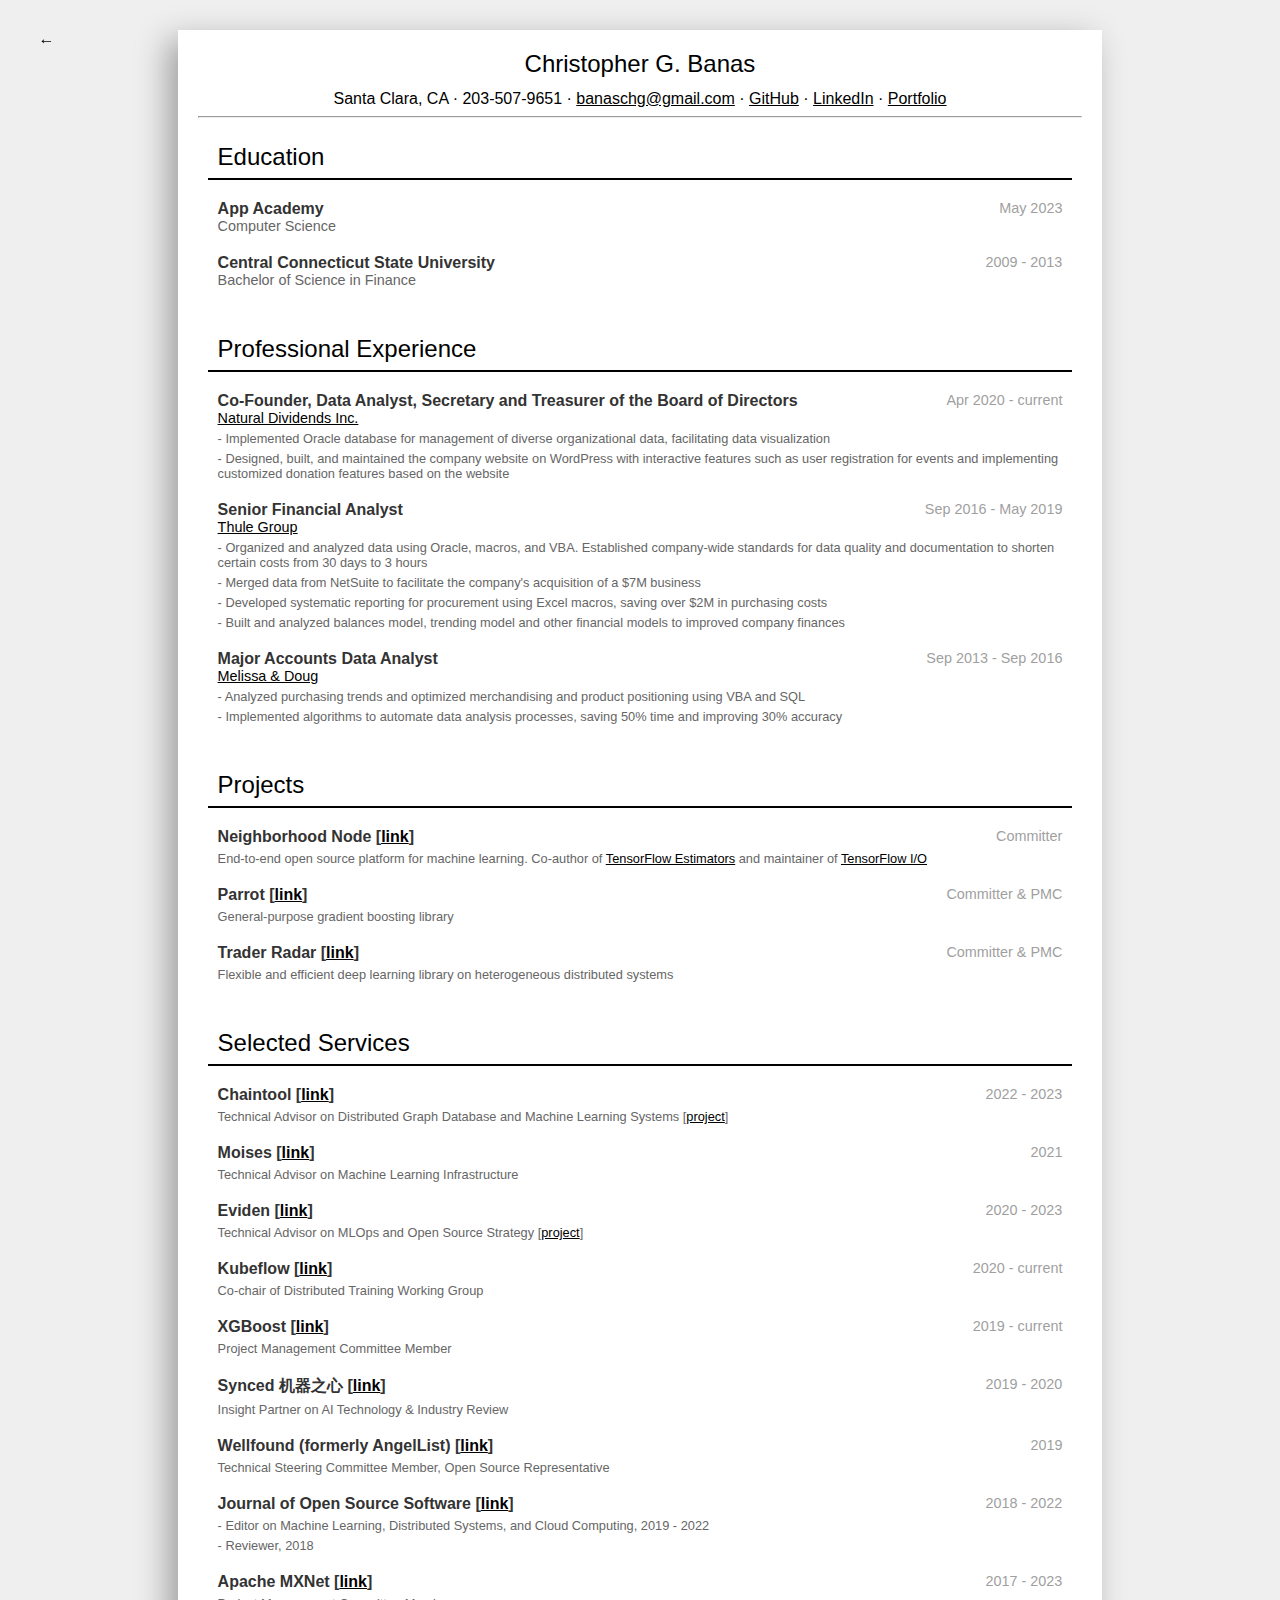
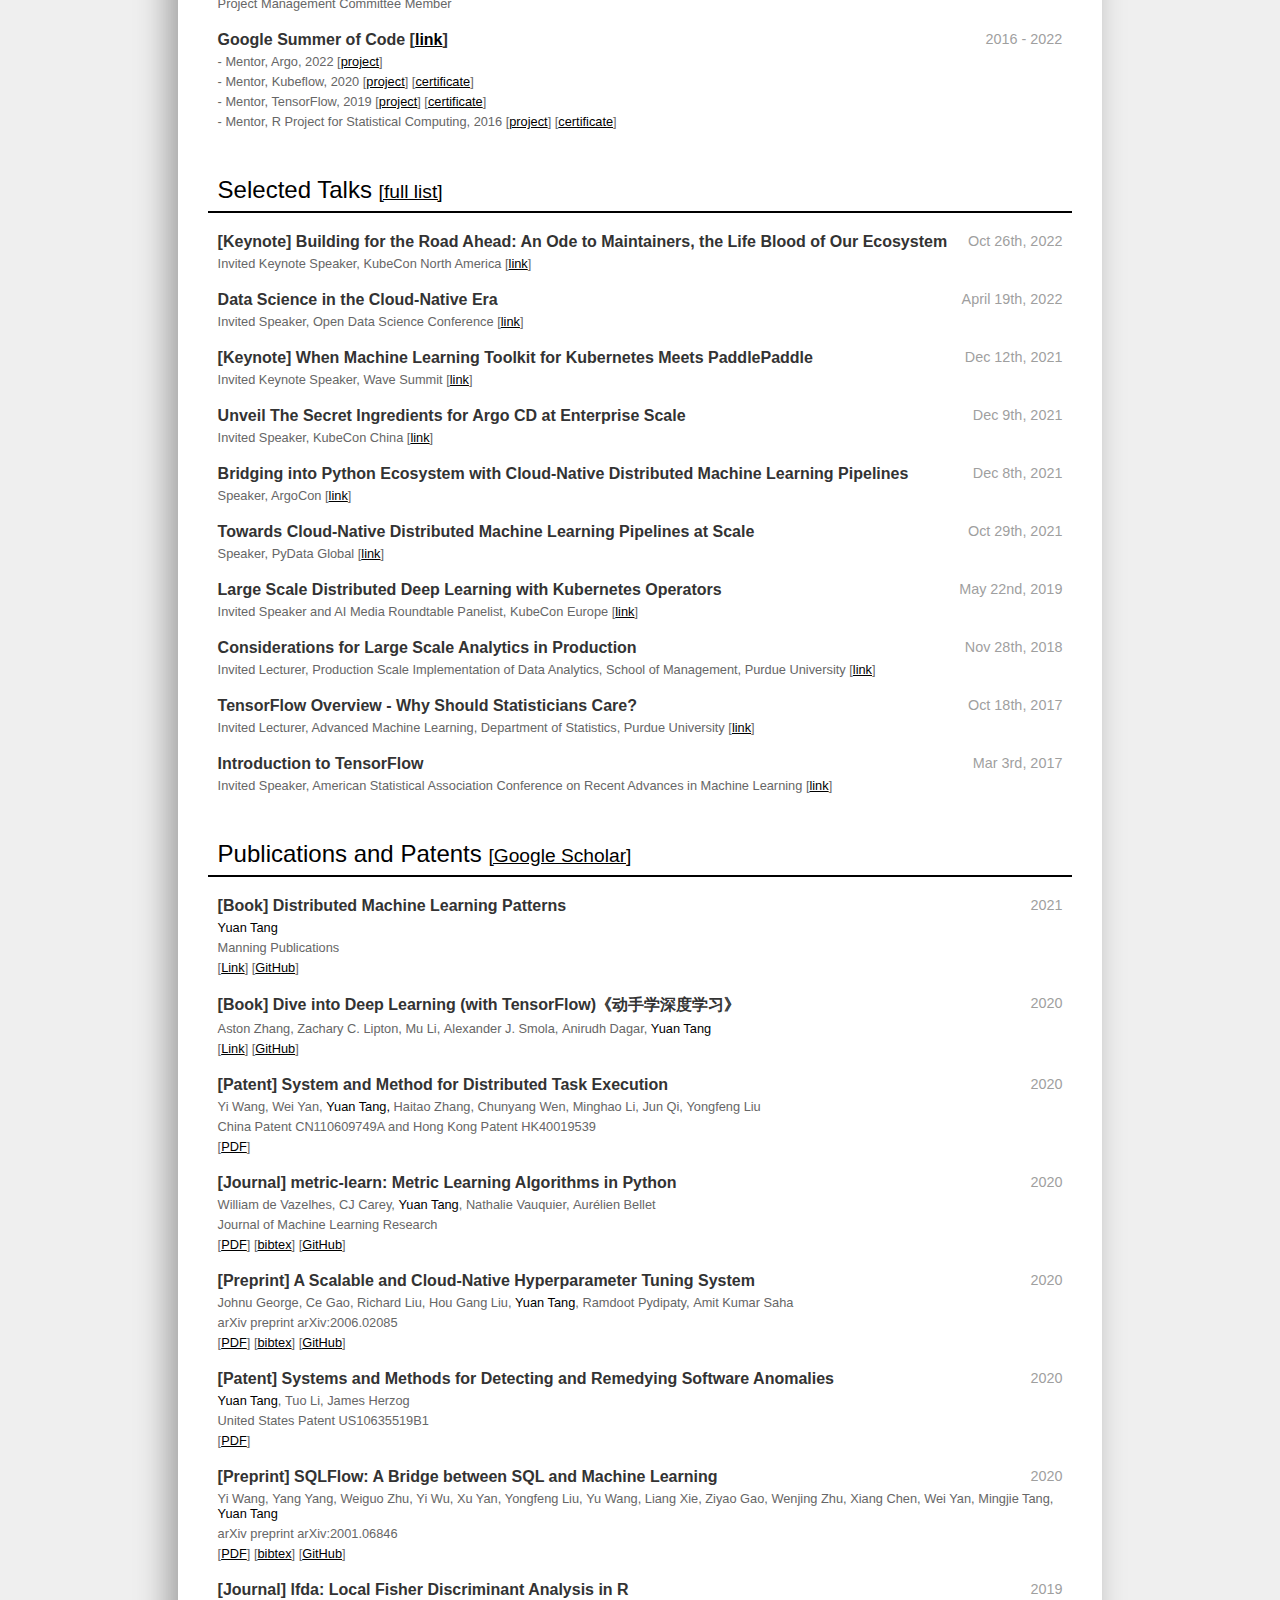
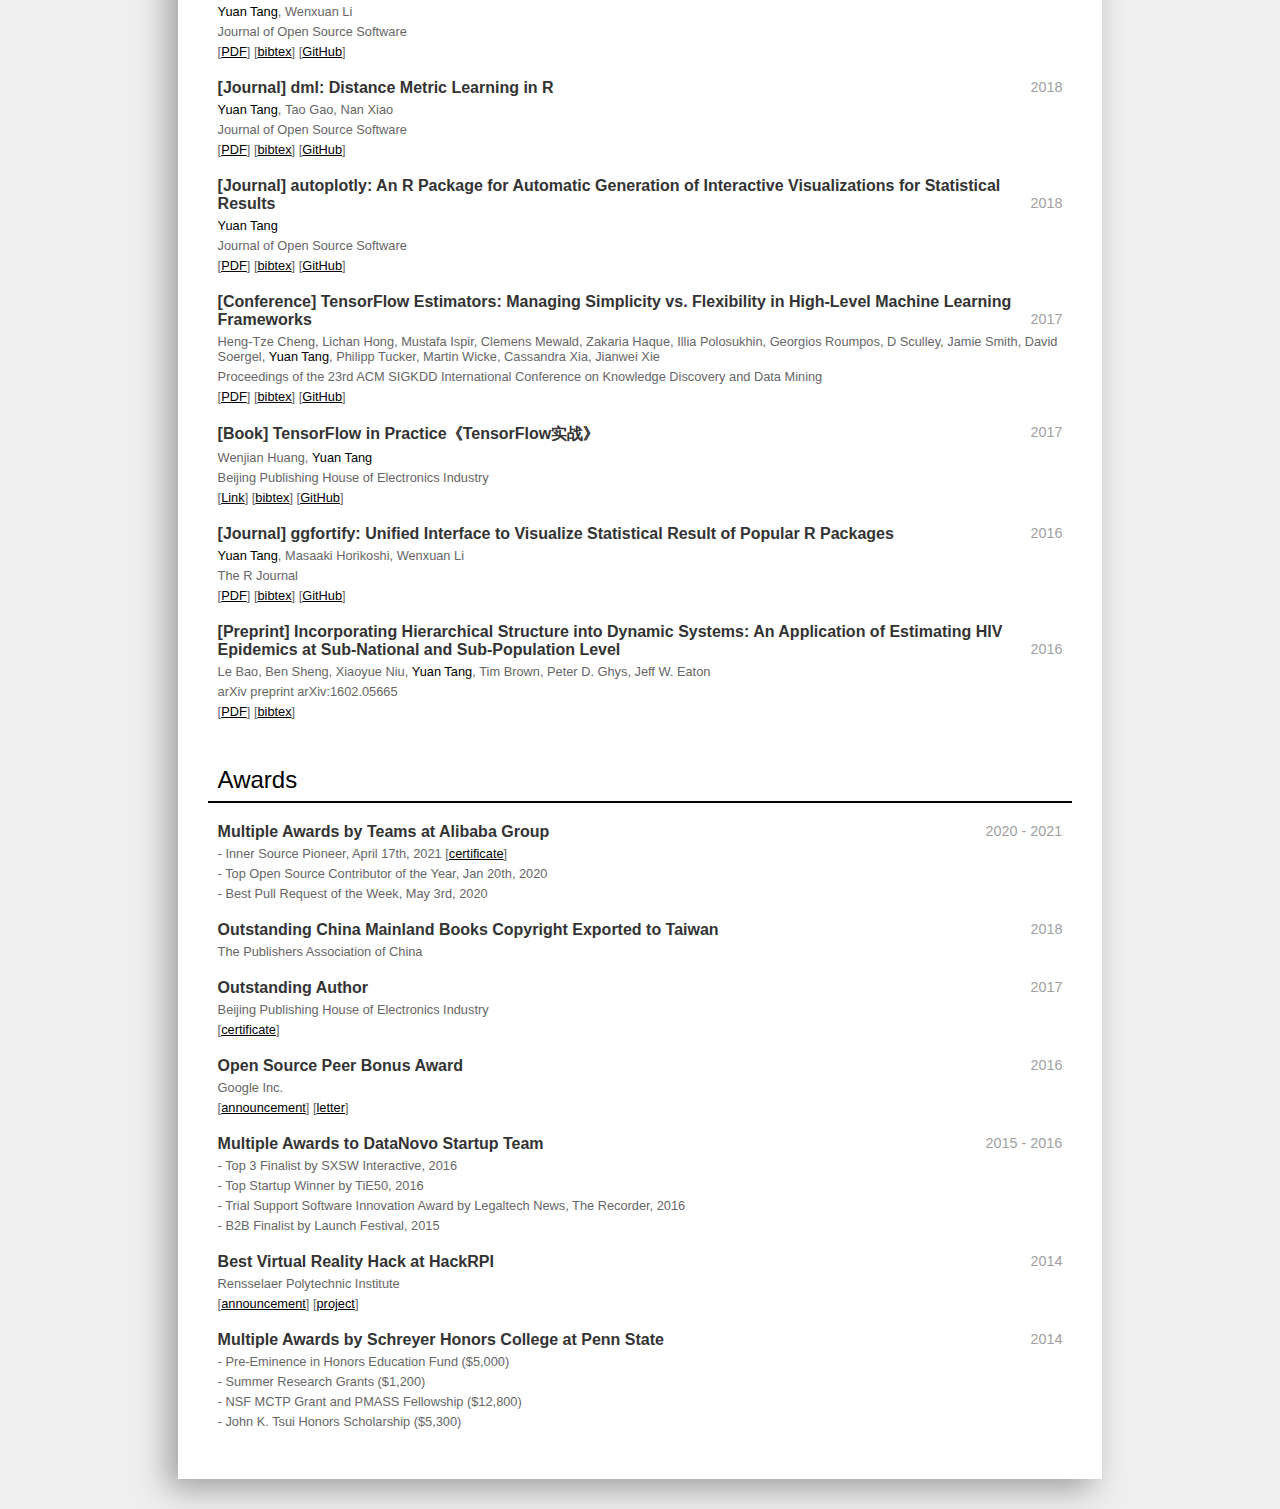
==== commit c6094012: "updated education and professional experience" ====
--- a/resume.html
+++ b/resume.html
@@ -2,819 +2,722 @@
 <html>
 
 <head>
-    <meta http-equiv="Content-Type" content="text/html; charset=UTF-8">
-
-    <meta http-equiv="X-UA-Compatible" content="IE=edge">
-    <meta name="viewport" content="width=device-width, initial-scale=1">
-    <meta name="theme-color" content="#262626">
-    <link rel="shortcut icon" href="./img/Christopher-Banas-Favicon.png" type="image/vnd.microsoft.icon">
-    <link rel="stylesheet" type="text/css" href="./resume.css">
-    <title>Christopher Banas - CV</title>
+  <meta http-equiv="Content-Type" content="text/html; charset=UTF-8">
+
+  <meta http-equiv="X-UA-Compatible" content="IE=edge">
+  <meta name="viewport" content="width=device-width, initial-scale=1">
+  <meta name="theme-color" content="#262626">
+  <link rel="shortcut icon" href="./img/Christopher-Banas-Favicon.png" type="image/vnd.microsoft.icon">
+  <link rel="stylesheet" type="text/css" href="./resume.css">
+  <title>Christopher Banas - CV</title>
 </head>
 
 <body>
-    <a href="https://github.com/chrisbanas">
-        <span class="go-back web-only cv-link">←</span>
-    </a>
-    <div class="cv-container">
-        <div class="info-section">
-            <div class="info-section-name">Christopher G. Banas</div>
-            <div class="web-only">
-                <div>
-                    <a class="cv-link">Santa Clara, CA</a> ·
-                    <a class="cv-link">203-507-9651</a> ·
-                    <a class="cv-link" href="mailto:banaschg@gmail.com">banaschg@gmail.com</a> ·
-                    <a class="cv-link" href="https://github.com/chrisbanas">GitHub</a> ·
-                    <a class="cv-link" href="https://www.linkedin.com/in/christopher-banas/">LinkedIn</a> ·
-                    <a class="cv-link" href="https://www.christopherbanas.com/">Portfolio</a>
-                </div>
-            </div>
-            <div class="print-only">
-                <div>banaschg@gmail.com ·
-                    <a class="cv-link" href="https://github.com/chrisbanas">github.com/chrisbanas</a>
-                </div>
-            </div>
-            <div class="mobile-only">
-                <a class="cv-link" href="mailto:banaschg@gmail.com">banaschg@gmail.com</a>
-                <a class="cv-link" href="https://github.com/chrisbanas">github.com/chrisbanas</a>
-            </div>
-        </div>
-
+
+  <!-- Heading -->
+
+  <a href="https://github.com/chrisbanas">
+    <span class="go-back web-only cv-link">←</span>
+  </a>
+  <div class="cv-container">
+    <div class="info-section">
+      <div class="info-section-name">Christopher G. Banas</div>
+      <div class="web-only">
         <div>
-
-            <div class="cv-section" id="education">
-                <div class="cv-section-title">Education</div>
-                <div class="cv-section-body">
-                    <div class="cv-section-item">
-                        <span class="cv-section-item-title">
-                            Georgia Institute of Technology
-                        </span>
-                        <span class="cv-section-time">Aug 2019</span>
-                        <div class="cv-section-smaller">Master of Science in Computer Science</div>
-                    </div>
-                    <div class="cv-section-item">
-                        <span class="cv-section-item-title">
-                            The Pennsylvania State University
-                        </span>
-                        <span class="cv-section-time">Aug 2012 - May 2015</span>
-                        <div class="cv-section-smaller">Bachelor of Science in Mathematics with Honors [<a
-                                class="cv-link" href="/data/papers/honors-thesis-tang-psu.pdf">thesis</a>]</div>
-                    </div>
-
-
-                </div>
-            </div>
-
-            <div class="cv-section" id="experience">
-                <div class="cv-section-title">Work Experience</div>
-                <div class="cv-section-body">
-                    <div class="cv-section-item">
-                        <span class="cv-section-item-title">Founding Engineer</span>
-                        <span class="cv-section-time">Sep 2021 - current</span>
-                        <div class="cv-section-smaller">
-                            <a class="cv-link" href="https://akuity.io/">Akuity, Inc.</a>
-                        </div>
-                        <div class="cv-section-smallest">- Led the development of <a class="cv-link"
-                                href="https://github.com/argoproj/argo-workflows">Argo Workflows</a> and maintained <a
-                                class="cv-link" href="https://github.com/argoproj/argo-cd">Argo CD</a>, the
-                            container-native workflow engine and declarative continuous delivery tools for Kubernetes;
-                        </div>
-                        <div class="cv-section-smallest">- Designed and implemented major components of the <a
-                                class="cv-link" href="https://akuity.io/akuity-platform/">Akuity Platform</a>, an
-                            enterprise-ready and fully-managed DevOps platform that is scalable, reliable, and secure;
-                        </div>
-                        <div class="cv-section-smallest">- Led the efforts to successful SOC 2 Type II compliance
-                            certification and hardened our engineering operation and security best practices.</div>
-                    </div>
-                    <div class="cv-section-item">
-                        <span class="cv-section-item-title">Senior Software Engineer / Engineering Manager</span>
-                        <span class="cv-section-time">June 2018 - Aug 2021</span>
-                        <div class="cv-section-smaller">
-                            <a class="cv-link" href="https://www.alibabagroup.com/">Alibaba Group</a>
-                        </div>
-                        <div class="cv-section-smallest">- Built AI infrastructure and AutoML platform on <a
-                                class="cv-link" href="https://kubernetes.io/">Kubernetes</a>; served as the co-chair of
-                            <a class="cv-link" href="https://github.com/kubeflow/">Kubeflow</a> and led the development
-                            of various distributed training operators;</div>
-                        <div class="cv-section-smallest">- Designed and implemented major components of <a
-                                class="cv-link" href="https://github.com/sql-machine-learning/elasticdl">ElasticDL</a>
-                            to support fault-tolerance and elastic scheduling for deep learning workloads; co-inventor
-                            of the <a class="cv-link"
-                                href="/data/papers/2020-elasticdl-patent-application.pdf">patent</a> for the underlying
-                            system and method for distributed task execution; integrated with <a class="cv-link"
-                                href="https://github.com/sql-machine-learning/sqlflow">SQLFlow</a> to enable machine
-                            learning with extended SQL dialect;</div>
-                        <div class="cv-section-smallest">- Led the design and development of <a class="cv-link"
-                                href="https://github.com/couler-proj/couler">Couler</a> and <a class="cv-link"
-                                href="https://github.com/argoproj/argo-workflows">Argo Workflows</a> to provide scalable
-                            cloud-native workflow orchestration for data science teams.</div>
-                    </div>
-                    <div class="cv-section-item">
-                        <span class="cv-section-item-title">Senior Platform Engineer</span>
-                        <span class="cv-section-time">Dec 2017 - May 2018</span>
-                        <div class="cv-section-smaller">
-                            <a class="cv-link" href="https://h2o.ai">H2O.ai, Inc.</a>
-                        </div>
-                        <div class="cv-section-smallest">- Contributed to the open source machine learning platform <a
-                                class="cv-link" href="https://github.com/h2oai/h2o-3">H2O</a>;</div>
-                        <div class="cv-section-smallest">- Built the model management component of <a class="cv-link"
-                                href="https://www.h2o.ai/driverless-ai/">Driverless AI</a> that automates the end-to-end
-                            data science workflows.</div>
-                    </div>
-                    <div class="cv-section-item">
-                        <span class="cv-section-item-title">Data Science Lead</span>
-                        <span class="cv-section-time">Sep 2015 - Nov 2017</span>
-                        <div class="cv-section-smaller">
-                            <a class="cv-link" href="https://uptake.com">Uptake Technologies, Inc.</a>
-                        </div>
-                        <div class="cv-section-smallest">- Led a team that built our scalable data science platform to
-                            monitor the condition of industry assets such as trains, airplanes, and wind turbines to
-                            avoid machine failures and reduce downtime;</div>
-                        <div class="cv-section-smallest">- Built intelligent monitoring platform from the ground up to
-                            automatically monitor internal microservices in real-time at scale and was the lead inventor
-                            of the <a class="cv-link" href="/data/papers/2020-tang-uptake-patent.pdf">patent</a> for the
-                            underlying anomaly detection algorithm;</div>
-                        <div class="cv-section-smallest">- Led all the <a class="cv-link"
-                                href="https://github.com/uptake">open source initiatives</a> within data science team.
-                        </div>
-                    </div>
-
-                    <div class="cv-section-item">
-                        <span class="cv-section-item-title">Founding Data Scientist</span>
-                        <span class="cv-section-time">Aug 2014 - Feb 2017</span>
-                        <div class="cv-section-smaller">
-                            <a class="cv-link" href="https://datanovo.com">DataNovo, Inc.</a>
-                        </div>
-                        <div class="cv-section-smallest">Built legal analytics platform that provides predictive
-                            insights, keywordless prior art search, and product assessment on infringement for law
-                            firms, patent attorneys, etc.</div>
-                    </div>
-
-                </div>
-            </div>
-
-
-            <div class="cv-section" id="projects">
-                <div class="cv-section-title"> Selected Projects
-                    <a class="cv-link" href="../projects/" style="font-size:80%;">[full list]</a>
-                </div>
-                <div class="cv-section-body">
-
-                    <!-- Committer/Maintainer/PMC -->
-                    <div class="cv-section-item">
-                        <span class="cv-section-item-title">TensorFlow [<a class="cv-link"
-                                href="https://github.com/tensorflow/tensorflow">link</a>]</span>
-                        <span class="cv-section-time">Committer</span>
-                        <div class="cv-section-smallest">End-to-end open source platform for machine learning. Co-author
-                            of
-                            <a class="cv-link" href="https://arxiv.org/pdf/1708.02637.pdf">TensorFlow Estimators</a> and
-                            maintainer of
-                            <a class="cv-link" href="https://github.com/tensorflow/io">TensorFlow I/O</a>
-                        </div>
-                    </div>
-                    <div class="cv-section-item">
-                        <span class="cv-section-item-title">XGBoost [<a class="cv-link"
-                                href="https://github.com/dmlc/xgboost">link</a>]</span>
-                        <span class="cv-section-time">Committer & PMC</span>
-                        <div class="cv-section-smallest">General-purpose gradient boosting library</div>
-                    </div>
-                    <div class="cv-section-item">
-                        <span class="cv-section-item-title">Apache MXNet [<a class="cv-link"
-                                href="https://github.com/apache/mxnet">link</a>]</span>
-                        <span class="cv-section-time">Committer & PMC</span>
-                        <div class="cv-section-smallest">Flexible and efficient deep learning library on heterogeneous
-                            distributed systems</div>
-                    </div>
-                    <div class="cv-section-item">
-                        <span class="cv-section-item-title">Kubeflow
-                            [<a class="cv-link" href="https://github.com/kubeflow/kubeflow">link</a>]
-                        </span>
-                        <span class="cv-section-time">Co-chair and Technical Lead</span>
-                        <div class="cv-section-smallest">Machine learning toolkits on Kubernetes. Co-chair of
-                            Distributed Training Working Group and maintainer of various Kubernetes operators
-                        </div>
-                    </div>
-                    <div class="cv-section-item">
-                        <span class="cv-section-item-title">Argo [<a class="cv-link"
-                                href="https://argoproj.github.io/">link</a>]</span>
-                        <span class="cv-section-time">Project Lead</span>
-                        <div class="cv-section-smallest">Project Lead of <a class="cv-link"
-                                href="https://github.com/argoproj/argo-workflows">Argo Workflows</a> and maintainer of
-                            <a class="cv-link" href="https://github.com/argoproj/argo-cd">Argo CD</a>, the
-                            container-native workflow engine and declarative continuous delivery tools for Kubernetes
-                        </div>
-                    </div>
-                    <div class="cv-section-item">
-                        <span class="cv-section-item-title">Couler [<a class="cv-link"
-                                href="https://github.com/couler-proj/couler">link</a>]</span>
-                        <span class="cv-section-time">Technical Lead</span>
-                        <div class="cv-section-smallest">Unified interface for constructing and managing workflows on
-                            various cloud-native workflow orchestration engines</div>
-                    </div>
-                    <div class="cv-section-item">
-                        <span class="cv-section-item-title">ElasticDL [<a class="cv-link"
-                                href="https://github.com/sql-machine-learning/elasticdl">link</a>]</span>
-                        <span class="cv-section-time">Maintainer</span>
-                        <div class="cv-section-smallest">Kubernetes-native deep learning framework with fault-tolerance
-                            and elastic scheduling</div>
-                    </div>
-
-                    <!-- Author -->
-                    <div class="cv-section-item">
-                        <span class="cv-section-item-title">TensorFlow in R [<a class="cv-link"
-                                href="https://tensorflow.rstudio.com/">link</a>]</span>
-                        <span class="cv-section-time">Author</span>
-                        <div class="cv-section-smallest">R interfaces to core TensorFlow components, including
-                            <a class="cv-link" href="https://github.com/rstudio/tfestimators">Estimators</a>,
-                            <a class="cv-link" href="https://github.com/rstudio/keras">Keras</a>, and
-                            <a class="cv-link" href="https://github.com/rstudio/tfdatasets">Datasets API</a>
-                        </div>
-                    </div>
-                    <div class="cv-section-item">
-                        <span class="cv-section-item-title">reticulate [<a class="cv-link"
-                                href="https://github.com/rstudio/reticulate">link</a>]</span>
-                        <span class="cv-section-time">Author</span>
-                        <div class="cv-section-smallest">R interface to Python - comprehensive set of tools for
-                            interoperability between Python and R</div>
-                    </div>
-                    <div class="cv-section-item">
-                        <span class="cv-section-item-title">ggfortify [<a class="cv-link"
-                                href="https://github.com/sinhrks/ggfortify">link</a>]</span>
-                        <span class="cv-section-time">Author</span>
-                        <div class="cv-section-smallest">Unified interface to visualize popular statistical results with
-                            ggplot2 style</div>
-                    </div>
-                    <div class="cv-section-item">
-                        <span class="cv-section-item-title">metric-learn [<a class="cv-link"
-                                href="https://github.com/scikit-learn-contrib/metric-learn">link</a>]</span>
-                        <span class="cv-section-time">Author</span>
-                        <div class="cv-section-smallest">Python package for state-of-art metric learning algorithms
-                        </div>
-                    </div>
-
-                </div>
-            </div>
-
-            <div class="cv-section" id="services">
-                <div class="cv-section-title">Selected Services</div>
-                <div class="cv-section-body">
-                    <div class="cv-section-item">
-                        <span class="cv-section-item-title">Chaintool [<a class="cv-link"
-                                href="https://chaintool.ai/">link</a>]</span>
-                        <span class="cv-section-time">2022 - 2023</span>
-                        <div class="cv-section-smallest">Technical Advisor on Distributed Graph Database and Machine
-                            Learning Systems [<a class="cv-link" href="https://github.com/TUDB-Labs/TuDB">project</a>]
-                        </div>
-                    </div>
-                    <div class="cv-section-item">
-                        <span class="cv-section-item-title">Moises [<a class="cv-link"
-                                href="https://moises.ai/">link</a>]</span>
-                        <span class="cv-section-time">2021</span>
-                        <div class="cv-section-smallest">Technical Advisor on Machine Learning Infrastructure</div>
-                    </div>
-                    <div class="cv-section-item">
-                        <span class="cv-section-item-title">Eviden [<a class="cv-link"
-                                href="https://eviden.com/">link</a>]</span>
-                        <span class="cv-section-time">2020 - 2023</span>
-                        <div class="cv-section-smallest">Technical Advisor on MLOps and Open Source Strategy [<a
-                                class="cv-link" href="https://github.com/data-describe/data-describe">project</a>]</div>
-                    </div>
-                    <div class="cv-section-item">
-                        <span class="cv-section-item-title">Kubeflow [<a class="cv-link"
-                                href="https://github.com/kubeflow/">link</a>]</span>
-                        <span class="cv-section-time">2020 - current</span>
-                        <div class="cv-section-smallest">Co-chair of Distributed Training Working Group</div>
-                    </div>
-                    <div class="cv-section-item">
-                        <span class="cv-section-item-title">XGBoost [<a class="cv-link"
-                                href="https://github.com/dmlc/xgboost/">link</a>]</span>
-                        <span class="cv-section-time">2019 - current</span>
-                        <div class="cv-section-smallest">Project Management Committee Member</div>
-                    </div>
-                    <div class="cv-section-item">
-                        <span class="cv-section-item-title">Synced 机器之心 [<a class="cv-link"
-                                href="https://syncedreview.com/">link</a>]</span>
-                        <span class="cv-section-time">2019 - 2020</span>
-                        <div class="cv-section-smallest">Insight Partner on AI Technology & Industry Review</div>
-                    </div>
-                    <div class="cv-section-item">
-                        <span class="cv-section-item-title">Wellfound (formerly AngelList) [<a class="cv-link"
-                                href="https://wellfound.com">link</a>]</span>
-                        <span class="cv-section-time">2019</span>
-                        <div class="cv-section-smallest">Technical Steering Committee Member, Open Source Representative
-                        </div>
-                    </div>
-                    <div class="cv-section-item">
-                        <span class="cv-section-item-title">Journal of Open Source Software [<a class="cv-link"
-                                href="https://joss.theoj.org/">link</a>]</span>
-                        <span class="cv-section-time">2018 - 2022</span>
-                        <div class="cv-section-smallest">- Editor on Machine Learning, Distributed Systems, and Cloud
-                            Computing, 2019 - 2022</div>
-                        <div class="cv-section-smallest">- Reviewer, 2018</div>
-                    </div>
-                    <div class="cv-section-item">
-                        <span class="cv-section-item-title">Apache MXNet [<a class="cv-link"
-                                href="https://mxnet.apache.org/">link</a>]</span>
-                        <span class="cv-section-time">2017 - 2023</span>
-                        <div class="cv-section-smallest">Project Management Committee Member</div>
-                    </div>
-                    <div class="cv-section-item">
-                        <span class="cv-section-item-title">Google Summer of Code [<a class="cv-link"
-                                href="https://summerofcode.withgoogle.com/">link</a>]</span>
-                        <span class="cv-section-time">2016 - 2022</span>
-                        <div class="cv-section-smallest">- Mentor, Argo, 2022
-                            [<a class="cv-link"
-                                href="https://github.com/cncf/mentoring/blob/8b0d6b8553ae465735c3533879832e329b1d3c50/summerofcode/2022.md#argo">project</a>]
-                        </div>
-                        <div class="cv-section-smallest">- Mentor, Kubeflow, 2020
-                            [<a class="cv-link" href="/data/docs/GSoC-Kubeflow-2020.png">project</a>]
-                            [<a class="cv-link" href="/data/docs/gsoc_mentor_2020_certificate.pdf">certificate</a>]
-                        </div>
-                        <div class="cv-section-smallest">- Mentor, TensorFlow, 2019
-                            [<a class="cv-link" href="/data/docs/GSoC-TensorFlow-2019.png">project</a>]
-                            [<a class="cv-link" href="/data/docs/gsoc_mentor_2019_certificate.pdf">certificate</a>]
-                        </div>
-                        <div class="cv-section-smallest">- Mentor, R Project for Statistical Computing, 2016
-                            [<a class="cv-link" href="/data/docs/GSoC-MXNet-2016.png">project</a>]
-                            [<a class="cv-link" href="/data/docs/gsoc_mentor_2016_certificate.pdf">certificate</a>]
-                        </div>
-                    </div>
-                </div>
-            </div>
-
-            <div class="cv-section" id="talks">
-                <div class="cv-section-title">Selected Talks <a class="cv-link"
-                        href="https://github.com/terrytangyuan/public-talks" style="font-size:80%;">[full list]</a>
-                </div>
-                <div class="cv-section-body">
-                    <div class="cv-section-item">
-                        <span class="cv-section-item-title">[Keynote] Building for the Road Ahead: An Ode to
-                            Maintainers, the Life Blood of Our Ecosystem</span>
-                        <span class="cv-section-time">Oct 26th, 2022</span>
-                        <div class="cv-section-smallest">Invited Keynote Speaker, KubeCon North America [<a
-                                class="cv-link"
-                                href="https://github.com/terrytangyuan/public-talks/tree/main/talks/kubecon-na-2022-keynote-fireside-chat">link</a>]
-                        </div>
-                    </div>
-                    <div class="cv-section-item">
-                        <span class="cv-section-item-title">Data Science in the Cloud-Native Era</span>
-                        <span class="cv-section-time">April 19th, 2022</span>
-                        <div class="cv-section-smallest">Invited Speaker, Open Data Science Conference [<a
-                                class="cv-link"
-                                href="https://github.com/terrytangyuan/public-talks/tree/main/talks/data-science-in-the-cloud-native-era-odsc-2022">link</a>]
-                        </div>
-                    </div>
-                    <div class="cv-section-item">
-                        <span class="cv-section-item-title">[Keynote] When Machine Learning Toolkit for Kubernetes Meets
-                            PaddlePaddle</span>
-                        <span class="cv-section-time">Dec 12th, 2021</span>
-                        <div class="cv-section-smallest">Invited Keynote Speaker, Wave Summit [<a class="cv-link"
-                                href="https://github.com/terrytangyuan/public-talks/tree/main/talks/when-machine-learning-toolkit-for-kubernetes-meets-paddlepaddle-wave-summit-2021">link</a>]
-                        </div>
-                    </div>
-                    <div class="cv-section-item">
-                        <span class="cv-section-item-title">Unveil The Secret Ingredients for Argo CD at Enterprise
-                            Scale</span>
-                        <span class="cv-section-time">Dec 9th, 2021</span>
-                        <div class="cv-section-smallest">Invited Speaker, KubeCon China [<a class="cv-link"
-                                href="https://github.com/terrytangyuan/public-talks/blob/main/talks/unveil-the-secret-ingredients-for-argo-cd-at-enterprise-scale-kubecon-china-2021">link</a>]
-                        </div>
-                    </div>
-                    <div class="cv-section-item">
-                        <span class="cv-section-item-title">Bridging into Python Ecosystem with Cloud-Native Distributed
-                            Machine Learning Pipelines</span>
-                        <span class="cv-section-time">Dec 8th, 2021</span>
-                        <div class="cv-section-smallest">Speaker, ArgoCon [<a class="cv-link"
-                                href="https://github.com/terrytangyuan/public-talks/blob/main/talks/bridging-into-python-ecosystem-with-cloud-native-distributed-machine-learning-pipelines-argocon-2021">link</a>]
-                        </div>
-                    </div>
-                    <div class="cv-section-item">
-                        <span class="cv-section-item-title">Towards Cloud-Native Distributed Machine Learning Pipelines
-                            at Scale</span>
-                        <span class="cv-section-time">Oct 29th, 2021</span>
-                        <div class="cv-section-smallest">Speaker, PyData Global [<a class="cv-link"
-                                href="https://github.com/terrytangyuan/public-talks/blob/main/talks/towards-cloud-native-distributed-machine-learning-pipelines-at-scale-pydata-global-2021">link</a>]
-                        </div>
-                    </div>
-                    <div class="cv-section-item">
-                        <span class="cv-section-item-title">Large Scale Distributed Deep Learning with Kubernetes
-                            Operators</span>
-                        <span class="cv-section-time">May 22nd, 2019</span>
-                        <div class="cv-section-smallest">Invited Speaker and AI Media Roundtable Panelist, KubeCon
-                            Europe
-                            [<a class="cv-link"
-                                href="https://github.com/terrytangyuan/public-talks/blob/main/talks/large-scale-distributed-deep-learning-with-kubernetes-perators-kubecon-europe-2019">link</a>]
-                        </div>
-                    </div>
-                    <div class="cv-section-item">
-                        <span class="cv-section-item-title">Considerations for Large Scale Analytics in Production
-                        </span>
-                        <span class="cv-section-time">Nov 28th, 2018</span>
-                        <div class="cv-section-smallest">Invited Lecturer, Production Scale Implementation of Data
-                            Analytics, School of Management, Purdue University
-                            [<a class="cv-link"
-                                href="https://github.com/terrytangyuan/public-talks/blob/main/talks/considerations-for-large-scale-analytics-in-production-purdue">link</a>]
-                        </div>
-                    </div>
-                    <div class="cv-section-item">
-                        <span class="cv-section-item-title">TensorFlow Overview - Why Should Statisticians Care? </span>
-                        <span class="cv-section-time">Oct 18th, 2017</span>
-                        <div class="cv-section-smallest">Invited Lecturer, Advanced Machine Learning, Department of
-                            Statistics, Purdue University
-                            [<a class="cv-link"
-                                href="https://github.com/terrytangyuan/public-talks/blob/main/talks/tensorflow-overview-why-should-statisticians-care-purdue">link</a>]
-                        </div>
-                    </div>
-                    <div class="cv-section-item">
-                        <span class="cv-section-item-title">Introduction to TensorFlow</span>
-                        <span class="cv-section-time">Mar 3rd, 2017</span>
-                        <div class="cv-section-smallest">Invited Speaker, American Statistical Association Conference on
-                            Recent Advances in Machine Learning
-                            [<a class="cv-link"
-                                href="https://github.com/terrytangyuan/public-talks/blob/main/talks/introduction-to-tensorflow-asa-conference">link</a>]
-                        </div>
-                    </div>
-                </div>
-            </div>
-
-
-            <div class="cv-section" id="publications">
-                <div class="cv-section-title">Publications and Patents
-                    <a class="cv-link" href="https://scholar.google.com/citations?user=2GYttqUAAAAJ&hl=en"
-                        style="font-size:80%;">[Google Scholar]
-                    </a>
-                </div>
-                <div class="cv-section-body">
-                    <div class="cv-section-item">
-                        <span class="cv-section-item-title">[Book] Distributed Machine Learning Patterns</span>
-                        <span class="cv-section-time">2021</span>
-                        <ul class="cv-inline-list cv-publication-author">
-                            <div class="cv-section-smallest">
-                                <li><span class="theme-color">Yuan Tang</span></li>
-                            </div>
-                        </ul>
-                        <div class="cv-section-smallest">Manning Publications</div>
-                        <div class="cv-section-smallest">
-                            [<a class="cv-link" href="https://bit.ly/2RKv8Zo">Link</a>]
-                            [<a class="cv-link"
-                                href="https://github.com/terrytangyuan/distributed-ml-patterns">GitHub</a>]
-                        </div>
-                    </div>
-                    <div class="cv-section-item">
-                        <span class="cv-section-item-title">[Book] Dive into Deep Learning (with
-                            TensorFlow)《动手学深度学习》</span>
-                        <span class="cv-section-time">2020</span>
-                        <ul class="cv-inline-list cv-publication-author">
-                            <div class="cv-section-smallest">
-                                <li>Aston Zhang,</li>
-                                <li>Zachary C. Lipton,</li>
-                                <li>Mu Li,</li>
-                                <li>Alexander J. Smola,</li>
-                                <li>Anirudh Dagar,</li>
-                                <li><span class="theme-color">Yuan Tang</span></li>
-                            </div>
-                        </ul>
-                        <div class="cv-section-smallest">
-                            [<a class="cv-link" href="https://d2l.ai/">Link</a>]
-                            [<a class="cv-link" href="https://github.com/d2l-ai/d2l-en">GitHub</a>]
-                        </div>
-                    </div>
-                    <div class="cv-section-item">
-                        <span class="cv-section-item-title">[Patent] System and Method for Distributed Task
-                            Execution</span>
-                        <span class="cv-section-time">2020</span>
-                        <ul class="cv-inline-list cv-publication-author">
-                            <div class="cv-section-smallest">
-                                <li>Yi Wang,</li>
-                                <li>Wei Yan,</li>
-                                <li><span class="theme-color">Yuan Tang,</span></li>
-                                <li>Haitao Zhang,</li>
-                                <li>Chunyang Wen,</li>
-                                <li>Minghao Li,</li>
-                                <li>Jun Qi,</li>
-                                <li>Yongfeng Liu</li>
-                            </div>
-                        </ul>
-                        <div class="cv-section-smallest">China Patent CN110609749A and Hong Kong Patent HK40019539</div>
-                        <div class="cv-section-smallest">
-                            [<a class="cv-link" href="/data/papers/2020-elasticdl-patent-application.pdf">PDF</a>]
-                        </div>
-                    </div>
-                    <div class="cv-section-item">
-                        <span class="cv-section-item-title">[Journal] metric-learn: Metric Learning Algorithms in
-                            Python</span>
-                        <span class="cv-section-time">2020</span>
-                        <ul class="cv-inline-list cv-publication-author">
-                            <div class="cv-section-smallest">
-                                <li>William de Vazelhes,</li>
-                                <li>CJ Carey,</li>
-                                <li><span class="theme-color">Yuan Tang</span>,</li>
-                                <li>Nathalie Vauquier,</li>
-                                <li>Aurélien Bellet</li>
-                            </div>
-                        </ul>
-                        <div class="cv-section-smallest">Journal of Machine Learning Research</div>
-                        <div class="cv-section-smallest">
-                            [<a class="cv-link" href="https://arxiv.org/pdf/1908.04710.pdf">PDF</a>]
-                            [<a class="cv-link" href="/data/bib/2020metriclearn.bib">bibtex</a>]
-                            [<a class="cv-link" href="https://github.com/scikit-learn-contrib/metric-learn">GitHub</a>]
-                        </div>
-                    </div>
-                    <div class="cv-section-item">
-                        <span class="cv-section-item-title">[Preprint] A Scalable and Cloud-Native Hyperparameter Tuning
-                            System</span>
-                        <span class="cv-section-time">2020</span>
-                        <ul class="cv-inline-list cv-publication-author">
-                            <div class="cv-section-smallest">
-                                <li>Johnu George,</li>
-                                <li>Ce Gao,</li>
-                                <li>Richard Liu,</li>
-                                <li>Hou Gang Liu,</li>
-                                <li><span class="theme-color">Yuan Tang</span>,</li>
-                                <li>Ramdoot Pydipaty,</li>
-                                <li>Amit Kumar Saha</li>
-                            </div>
-                        </ul>
-                        <div class="cv-section-smallest">arXiv preprint arXiv:2006.02085</div>
-                        <div class="cv-section-smallest">
-                            [<a class="cv-link" href="https://arxiv.org/pdf/2006.02085.pdf">PDF</a>]
-                            [<a class="cv-link" href="/data/bib/2020katib.bib">bibtex</a>]
-                            [<a class="cv-link" href="https://github.com/kubeflow/katib">GitHub</a>]
-                        </div>
-                    </div>
-                    <div class="cv-section-item">
-                        <span class="cv-section-item-title">[Patent] Systems and Methods for Detecting and Remedying
-                            Software Anomalies</span>
-                        <span class="cv-section-time">2020</span>
-                        <ul class="cv-inline-list cv-publication-author">
-                            <div class="cv-section-smallest">
-                                <li><span class="theme-color">Yuan Tang</span>,</li>
-                                <li>Tuo Li,</li>
-                                <li>James Herzog</li>
-                            </div>
-                        </ul>
-                        <div class="cv-section-smallest">United States Patent US10635519B1</div>
-                        <div class="cv-section-smallest">
-                            [<a class="cv-link" href="/data/papers/2020-tang-uptake-patent.pdf">PDF</a>]
-                        </div>
-                    </div>
-                    <div class="cv-section-item">
-                        <span class="cv-section-item-title">[Preprint] SQLFlow: A Bridge between SQL and Machine
-                            Learning</span>
-                        <span class="cv-section-time">2020</span>
-                        <ul class="cv-inline-list cv-publication-author">
-                            <div class="cv-section-smallest">
-                                <li>Yi Wang,</li>
-                                <li>Yang Yang,</li>
-                                <li>Weiguo Zhu,</li>
-                                <li>Yi Wu,</li>
-                                <li>Xu Yan,</li>
-                                <li>Yongfeng Liu,</li>
-                                <li>Yu Wang,</li>
-                                <li>Liang Xie,</li>
-                                <li>Ziyao Gao,</li>
-                                <li>Wenjing Zhu,</li>
-                                <li>Xiang Chen,</li>
-                                <li>Wei Yan,</li>
-                                <li>Mingjie Tang,</li>
-                                <li><span class="theme-color">Yuan Tang</span></li>
-                            </div>
-                        </ul>
-                        <div class="cv-section-smallest">arXiv preprint arXiv:2001.06846</div>
-                        <div class="cv-section-smallest">
-                            [<a class="cv-link" href="https://arxiv.org/pdf/2001.06846.pdf">PDF</a>]
-                            [<a class="cv-link" href="/data/bib/2020sqlflow.bib">bibtex</a>]
-                            [<a class="cv-link" href="https://github.com/sql-machine-learning/sqlflow">GitHub</a>]
-                        </div>
-                    </div>
-                    <div class="cv-section-item">
-                        <span class="cv-section-item-title">[Journal] lfda: Local Fisher Discriminant Analysis in
-                            R</span>
-                        <span class="cv-section-time">2019</span>
-                        <ul class="cv-inline-list cv-publication-author">
-                            <div class="cv-section-smallest">
-                                <li><span class="theme-color">Yuan Tang</span>,</li>
-                                <li>Wenxuan Li</li>
-                            </div>
-                        </ul>
-                        <div class="cv-section-smallest">Journal of Open Source Software</div>
-                        <div class="cv-section-smallest">
-                            [<a class="cv-link"
-                                href="https://www.theoj.org/joss-papers/joss.01572/10.21105.joss.01572.pdf">PDF</a>]
-                            [<a class="cv-link" href="/data/bib/lfda2019joss.bib">bibtex</a>]
-                            [<a class="cv-link" href="https://github.com/terrytangyuan/lfda">GitHub</a>]
-                        </div>
-                    </div>
-                    <div class="cv-section-item">
-                        <span class="cv-section-item-title">[Journal] dml: Distance Metric Learning in R</span>
-                        <span class="cv-section-time">2018</span>
-                        <ul class="cv-inline-list cv-publication-author">
-                            <div class="cv-section-smallest">
-                                <li><span class="theme-color">Yuan Tang</span>,</li>
-                                <li>Tao Gao,</li>
-                                <li>Nan Xiao</li>
-                            </div>
-                        </ul>
-                        <div class="cv-section-smallest">Journal of Open Source Software</div>
-                        <div class="cv-section-smallest">
-                            [<a class="cv-link"
-                                href="https://www.theoj.org/joss-papers/joss.01036/10.21105.joss.01036.pdf">PDF</a>]
-                            [<a class="cv-link" href="/data/bib/dml2018joss.bib">bibtex</a>]
-                            [<a class="cv-link" href="https://github.com/terrytangyuan/dml">GitHub</a>]
-                        </div>
-                    </div>
-                    <div class="cv-section-item">
-                        <span class="cv-section-item-title">[Journal] autoplotly: An R Package for Automatic Generation
-                            of Interactive Visualizations for Statistical Results</span>
-                        <span class="cv-section-time">2018</span>
-                        <ul class="cv-inline-list cv-publication-author">
-                            <div class="cv-section-smallest">
-                                <li><span class="theme-color">Yuan Tang</span></li>
-                            </div>
-                        </ul>
-                        <div class="cv-section-smallest">Journal of Open Source Software</div>
-                        <div class="cv-section-smallest">
-                            [<a class="cv-link"
-                                href="https://www.theoj.org/joss-papers/joss.00657/10.21105.joss.00657.pdf">PDF</a>]
-                            [<a class="cv-link" href="/data/bib/autoplotly2018joss.bib">bibtex</a>]
-                            [<a class="cv-link" href="https://github.com/terrytangyuan/autoplotly">GitHub</a>]
-                        </div>
-                    </div>
-
-                    <div class="cv-section-item">
-                        <span class="cv-section-item-title">[Conference] TensorFlow Estimators: Managing Simplicity vs.
-                            Flexibility in High-Level Machine Learning Frameworks</span>
-                        <span class="cv-section-time">2017</span>
-                        <ul class="cv-inline-list cv-publication-author">
-                            <div class="cv-section-smallest">
-                                <li>Heng-Tze Cheng,</li>
-                                <li>Lichan Hong,</li>
-                                <li>Mustafa Ispir,</li>
-                                <li>Clemens Mewald,</li>
-                                <li>Zakaria Haque,</li>
-                                <li>Illia Polosukhin,</li>
-                                <li>Georgios Roumpos,</li>
-                                <li>D Sculley,</li>
-                                <li>Jamie Smith,</li>
-                                <li>David Soergel,</li>
-                                <li><span class="theme-color">Yuan Tang</span>,</li>
-                                <li>Philipp Tucker,</li>
-                                <li>Martin Wicke,</li>
-                                <li>Cassandra Xia,</li>
-                                <li>Jianwei Xie</li>
-                            </div>
-                        </ul>
-                        <div class="cv-section-smallest">Proceedings of the 23rd ACM SIGKDD International Conference on
-                            Knowledge Discovery and Data Mining</div>
-                        <div class="cv-section-smallest">
-                            [<a class="cv-link" href="https://arxiv.org/pdf/1708.02637.pdf">PDF</a>]
-                            [<a class="cv-link" href="/data/bib/tfestimators2017kdd.bib">bibtex</a>]
-                            [<a class="cv-link" href="https://github.com/tensorflow/estimator">GitHub</a>]
-                        </div>
-                    </div>
-
-                    <div class="cv-section-item">
-                        <span class="cv-section-item-title">[Book] TensorFlow in Practice《TensorFlow实战》</span>
-                        <span class="cv-section-time">2017</span>
-                        <ul class="cv-inline-list cv-publication-author">
-                            <div class="cv-section-smallest">
-                                <li>Wenjian Huang,</li>
-                                <li><span class="theme-color">Yuan Tang</span></li>
-                            </div>
-                        </ul>
-                        <div class="cv-section-smallest">Beijing Publishing House of Electronics Industry</div>
-                        <div class="cv-section-smallest">
-                            [<a class="cv-link" href="/2017/02/12/tensorflow-in-practice-book-chinese/">Link</a>]
-                            [<a class="cv-link" href="/data/bib/tensorflowinpractice2017.bib">bibtex</a>]
-                            [<a class="cv-link"
-                                href="https://github.com/terrytangyuan/tensorflow-in-practice-code">GitHub</a>]
-                        </div>
-                    </div>
-
-                    <div class="cv-section-item">
-                        <span class="cv-section-item-title">[Journal] ggfortify: Unified Interface to Visualize
-                            Statistical Result of Popular R Packages</span>
-                        <span class="cv-section-time">2016</span>
-                        <ul class="cv-inline-list cv-publication-author">
-                            <div class="cv-section-smallest">
-                                <li><span class="theme-color">Yuan Tang</span>,</li>
-                                <li>Masaaki Horikoshi,</li>
-                                <li>Wenxuan Li</li>
-                            </div>
-                        </ul>
-                        <div class="cv-section-smallest">The R Journal</div>
-                        <div class="cv-section-smallest">
-                            [<a class="cv-link"
-                                href="https://journal.r-project.org/archive/2016/RJ-2016-060/RJ-2016-060.pdf">PDF</a>]
-                            [<a class="cv-link" href="/data/bib/tang2016ggfortify.bib">bibtex</a>]
-                            [<a class="cv-link" href="https://github.com/sinhrks/ggfortify">GitHub</a>]
-                        </div>
-                    </div>
-                    <div class="cv-section-item">
-                        <span class="cv-section-item-title">[Preprint] Incorporating Hierarchical Structure into Dynamic
-                            Systems: An Application of Estimating HIV Epidemics at Sub-National and Sub-Population
-                            Level</span>
-                        <span class="cv-section-time">2016</span>
-                        <ul class="cv-inline-list cv-publication-author">
-                            <div class="cv-section-smallest">
-                                <li>Le Bao,</li>
-                                <li>Ben Sheng,</li>
-                                <li>Xiaoyue Niu,</li>
-                                <li><span class="theme-color">Yuan Tang</span>,</li>
-                                <li>Tim Brown,</li>
-                                <li>Peter D. Ghys,</li>
-                                <li>Jeff W. Eaton</li>
-                            </div>
-                        </ul>
-                        <div class="cv-section-smallest">arXiv preprint arXiv:1602.05665</div>
-                        <div class="cv-section-smallest">
-                            [<a class="cv-link" href="https://arxiv.org/pdf/1602.05665.pdf">PDF</a>]
-                            [<a class="cv-link" href="/data/bib/bao2016incorporating.bib">bibtex</a>]
-                        </div>
-                    </div>
-                </div>
-            </div>
-
-            <!-- display only cv data -->
-            <div class="cv-section" id="awards">
-                <div class="cv-section-title">Awards</div>
-                <div class="cv-section-body">
-                    <div class="cv-section-item">
-                        <span class="cv-section-item-title">Multiple Awards by Teams at Alibaba Group</span>
-                        <span class="cv-section-time">2020 - 2021</span>
-                        <div class="cv-section-smallest">- Inner Source Pioneer, April 17th, 2021
-                            [<a class="cv-link" href="/data/docs/ant-inner-source-pioneer.pdf">certificate</a>]
-                        </div>
-                        <div class="cv-section-smallest">- Top Open Source Contributor of the Year, Jan 20th, 2020</div>
-                        <div class="cv-section-smallest">- Best Pull Request of the Week, May 3rd, 2020</div>
-                    </div>
-                    <div class="cv-section-item">
-                        <span class="cv-section-item-title">Outstanding China Mainland Books Copyright Exported to
-                            Taiwan</span>
-                        <span class="cv-section-time">2018</span>
-                        <div class="cv-section-smallest">The Publishers Association of China</div>
-                    </div>
-
-                    <div class="cv-section-item">
-                        <span class="cv-section-item-title">Outstanding Author</span>
-                        <span class="cv-section-time">2017</span>
-                        <div class="cv-section-smallest">Beijing Publishing House of Electronics Industry</div>
-                        <div class="cv-section-smallest">
-                            [<a class="cv-link" href="/data/docs/outstanding_author_certificate.jpg">certificate</a>]
-                        </div>
-                    </div>
-
-                    <div class="cv-section-item">
-                        <span class="cv-section-item-title">Open Source Peer Bonus Award</span>
-                        <span class="cv-section-time">2016</span>
-                        <div class="cv-section-smallest">Google Inc.</div>
-                        <div class="cv-section-smallest">
-                            [<a class="cv-link"
-                                href="/data/docs/google-open-source-peer-bonus-program.png">announcement</a>]
-                            [<a class="cv-link"
-                                href="/data/docs/2016-Google-Open-Source-Peer-Bonus-Letter.pdf">letter</a>]
-                        </div>
-                    </div>
-
-                    <div class="cv-section-item">
-                        <span class="cv-section-item-title">Multiple Awards to DataNovo Startup Team</span>
-                        <span class="cv-section-time">2015 - 2016</span>
-                        <div class="cv-section-smallest">- Top 3 Finalist by SXSW Interactive, 2016</div>
-                        <div class="cv-section-smallest">- Top Startup Winner by TiE50, 2016</div>
-                        <div class="cv-section-smallest">- Trial Support Software Innovation Award by Legaltech News,
-                            The Recorder, 2016</div>
-                        <div class="cv-section-smallest">- B2B Finalist by Launch Festival, 2015</div>
-                    </div>
-
-                    <div class="cv-section-item">
-                        <span class="cv-section-item-title">Best Virtual Reality Hack at HackRPI</span>
-                        <span class="cv-section-time">2014</span>
-                        <div class="cv-section-smallest">Rensselaer Polytechnic Institute</div>
-                        <div class="cv-section-smallest">
-                            [<a class="cv-link" href="/data/docs/rpi_hosts_first_hackathon.png">announcement</a>]
-                            [<a class="cv-link" href="https://devpost.com/software/leaptalkforgood">project</a>]
-                        </div>
-                    </div>
-
-                    <div class="cv-section-item">
-                        <span class="cv-section-item-title">Multiple Awards by Schreyer Honors College at Penn
-                            State</span>
-                        <span class="cv-section-time">2014</span>
-                        <div class="cv-section-smallest">- Pre-Eminence in Honors Education Fund ($5,000)</div>
-                        <div class="cv-section-smallest">- Summer Research Grants ($1,200)</div>
-                        <div class="cv-section-smallest">- NSF MCTP Grant and PMASS Fellowship ($12,800)</div>
-                        <div class="cv-section-smallest">- John K. Tsui Honors Scholarship ($5,300)</div>
-                    </div>
-                </div>
-            </div>
-
-
-
-
-        </div>
+          <a class="cv-link">Santa Clara, CA</a> ·
+          <a class="cv-link">203-507-9651</a> ·
+          <a class="cv-link" href="mailto:banaschg@gmail.com">banaschg@gmail.com</a> ·
+          <a class="cv-link" href="https://github.com/chrisbanas">GitHub</a> ·
+          <a class="cv-link" href="https://www.linkedin.com/in/christopher-banas/">LinkedIn</a> ·
+          <a class="cv-link" href="https://www.christopherbanas.com/">Portfolio</a>
+        </div>
+      </div>
+      <div class="print-only">
+        <div>banaschg@gmail.com ·
+          <a class="cv-link" href="https://github.com/chrisbanas">github.com/chrisbanas</a>
+        </div>
+      </div>
+      <div class="mobile-only">
+        <a class="cv-link" href="mailto:banaschg@gmail.com">banaschg@gmail.com</a>
+        <a class="cv-link" href="https://github.com/chrisbanas">github.com/chrisbanas</a>
+      </div>
     </div>
+
+
+    <hr>
+
+
+    <div>
+
+      <!-- Education -->
+
+      <div class="cv-section" id="education">
+        <div class="cv-section-title">Education</div>
+        <div class="cv-section-body">
+          <div class="cv-section-item">
+            <span class="cv-section-item-title">
+              App Academy
+            </span>
+            <span class="cv-section-time">May 2023</span>
+            <div class="cv-section-smaller">Computer Science</div>
+          </div>
+          <div class="cv-section-item">
+            <span class="cv-section-item-title">
+              Central Connecticut State University
+            </span>
+            <span class="cv-section-time">2009 - 2013</span>
+            <div class="cv-section-smaller">Bachelor of Science in Finance </div>
+          </div>
+
+
+        </div>
+      </div>
+
+      <!-- Professional Experience -->
+
+      <div class="cv-section" id="experience">
+        <div class="cv-section-title">Professional Experience</div>
+        <div class="cv-section-body">
+          <div class="cv-section-item">
+            <span class="cv-section-item-title">Co-Founder, Data Analyst, Secretary and Treasurer of the Board of
+              Directors</span>
+            <span class="cv-section-time">Apr 2020 - current</span>
+            <div class="cv-section-smaller">
+              <a class="cv-link" href="https://naturaldividends.org/">Natural Dividends Inc.</a>
+            </div>
+            <div class="cv-section-smallest">- Implemented Oracle database for management of diverse organizational
+              data, facilitating data visualization
+            </div>
+            <div class="cv-section-smallest">- Designed, built, and maintained the company website on WordPress with
+              interactive features such as user registration for events and implementing customized donation features
+              based on the website
+            </div>
+          </div>
+          <div class="cv-section-item">
+            <span class="cv-section-item-title">Senior Financial Analyst</span>
+            <span class="cv-section-time">Sep 2016 - May 2019</span>
+            <div class="cv-section-smaller">
+              <a class="cv-link" href="https://www.thulegroup.com/en">Thule Group</a>
+            </div>
+            <div class="cv-section-smallest">- Organized and analyzed data using Oracle, macros, and VBA. Established
+              company-wide standards for data quality and documentation to shorten certain costs from 30 days to 3 hours
+            </div>
+            <div class="cv-section-smallest">- Merged data from NetSuite to facilitate the company's acquisition of a
+              $7M business</div>
+            <div class="cv-section-smallest">- Developed systematic reporting for procurement using Excel macros, saving
+              over $2M in purchasing costs</div>
+            <div class="cv-section-smallest">- Built and analyzed balances model, trending model and other financial
+              models to improved company finances</div>
+          </div>
+          <div class="cv-section-item">
+            <span class="cv-section-item-title">Major Accounts Data Analyst</span>
+            <span class="cv-section-time">Sep 2013 - Sep 2016</span>
+            <div class="cv-section-smaller">
+              <a class="cv-link" href="https://www.melissaanddoug.com/">Melissa & Doug</a>
+            </div>
+            <div class="cv-section-smallest">- Analyzed purchasing trends and optimized merchandising and product
+              positioning using VBA and SQL</div>
+            <div class="cv-section-smallest">- Implemented algorithms to automate data analysis processes, saving 50%
+              time and improving 30% accuracy</div>
+          </div>
+        </div>
+      </div>
+
+      <!-- Projects -->
+
+      <div class="cv-section" id="projects">
+        <div class="cv-section-title"> Projects</div>
+        <div class="cv-section-body">
+
+          <!-- Committer/Maintainer/PMC -->
+          <div class="cv-section-item">
+            <span class="cv-section-item-title">Neighborhood Node [<a class="cv-link"
+                href="https://github.com/tensorflow/tensorflow">link</a>]</span>
+            <span class="cv-section-time">Committer</span>
+            <div class="cv-section-smallest">End-to-end open source platform for machine learning. Co-author
+              of
+              <a class="cv-link" href="https://arxiv.org/pdf/1708.02637.pdf">TensorFlow Estimators</a> and
+              maintainer of
+              <a class="cv-link" href="https://github.com/tensorflow/io">TensorFlow I/O</a>
+            </div>
+          </div>
+
+          <div class="cv-section-item">
+            <span class="cv-section-item-title">Parrot [<a class="cv-link"
+                href="https://github.com/dmlc/xgboost">link</a>]</span>
+            <span class="cv-section-time">Committer & PMC</span>
+            <div class="cv-section-smallest">General-purpose gradient boosting library</div>
+          </div>
+
+          <div class="cv-section-item">
+            <span class="cv-section-item-title">Trader Radar [<a class="cv-link"
+                href="https://github.com/apache/mxnet">link</a>]</span>
+            <span class="cv-section-time">Committer & PMC</span>
+            <div class="cv-section-smallest">Flexible and efficient deep learning library on heterogeneous
+              distributed systems</div>
+          </div>
+
+
+
+
+
+
+
+
+
+
+
+        </div>
+      </div>
+
+      <div class="cv-section" id="services">
+        <div class="cv-section-title">Selected Services</div>
+        <div class="cv-section-body">
+          <div class="cv-section-item">
+            <span class="cv-section-item-title">Chaintool [<a class="cv-link"
+                href="https://chaintool.ai/">link</a>]</span>
+            <span class="cv-section-time">2022 - 2023</span>
+            <div class="cv-section-smallest">Technical Advisor on Distributed Graph Database and Machine
+              Learning Systems [<a class="cv-link" href="https://github.com/TUDB-Labs/TuDB">project</a>]
+            </div>
+          </div>
+          <div class="cv-section-item">
+            <span class="cv-section-item-title">Moises [<a class="cv-link" href="https://moises.ai/">link</a>]</span>
+            <span class="cv-section-time">2021</span>
+            <div class="cv-section-smallest">Technical Advisor on Machine Learning Infrastructure</div>
+          </div>
+          <div class="cv-section-item">
+            <span class="cv-section-item-title">Eviden [<a class="cv-link" href="https://eviden.com/">link</a>]</span>
+            <span class="cv-section-time">2020 - 2023</span>
+            <div class="cv-section-smallest">Technical Advisor on MLOps and Open Source Strategy [<a class="cv-link"
+                href="https://github.com/data-describe/data-describe">project</a>]</div>
+          </div>
+          <div class="cv-section-item">
+            <span class="cv-section-item-title">Kubeflow [<a class="cv-link"
+                href="https://github.com/kubeflow/">link</a>]</span>
+            <span class="cv-section-time">2020 - current</span>
+            <div class="cv-section-smallest">Co-chair of Distributed Training Working Group</div>
+          </div>
+          <div class="cv-section-item">
+            <span class="cv-section-item-title">XGBoost [<a class="cv-link"
+                href="https://github.com/dmlc/xgboost/">link</a>]</span>
+            <span class="cv-section-time">2019 - current</span>
+            <div class="cv-section-smallest">Project Management Committee Member</div>
+          </div>
+          <div class="cv-section-item">
+            <span class="cv-section-item-title">Synced 机器之心 [<a class="cv-link"
+                href="https://syncedreview.com/">link</a>]</span>
+            <span class="cv-section-time">2019 - 2020</span>
+            <div class="cv-section-smallest">Insight Partner on AI Technology & Industry Review</div>
+          </div>
+          <div class="cv-section-item">
+            <span class="cv-section-item-title">Wellfound (formerly AngelList) [<a class="cv-link"
+                href="https://wellfound.com">link</a>]</span>
+            <span class="cv-section-time">2019</span>
+            <div class="cv-section-smallest">Technical Steering Committee Member, Open Source Representative
+            </div>
+          </div>
+          <div class="cv-section-item">
+            <span class="cv-section-item-title">Journal of Open Source Software [<a class="cv-link"
+                href="https://joss.theoj.org/">link</a>]</span>
+            <span class="cv-section-time">2018 - 2022</span>
+            <div class="cv-section-smallest">- Editor on Machine Learning, Distributed Systems, and Cloud
+              Computing, 2019 - 2022</div>
+            <div class="cv-section-smallest">- Reviewer, 2018</div>
+          </div>
+          <div class="cv-section-item">
+            <span class="cv-section-item-title">Apache MXNet [<a class="cv-link"
+                href="https://mxnet.apache.org/">link</a>]</span>
+            <span class="cv-section-time">2017 - 2023</span>
+            <div class="cv-section-smallest">Project Management Committee Member</div>
+          </div>
+          <div class="cv-section-item">
+            <span class="cv-section-item-title">Google Summer of Code [<a class="cv-link"
+                href="https://summerofcode.withgoogle.com/">link</a>]</span>
+            <span class="cv-section-time">2016 - 2022</span>
+            <div class="cv-section-smallest">- Mentor, Argo, 2022
+              [<a class="cv-link"
+                href="https://github.com/cncf/mentoring/blob/8b0d6b8553ae465735c3533879832e329b1d3c50/summerofcode/2022.md#argo">project</a>]
+            </div>
+            <div class="cv-section-smallest">- Mentor, Kubeflow, 2020
+              [<a class="cv-link" href="/data/docs/GSoC-Kubeflow-2020.png">project</a>]
+              [<a class="cv-link" href="/data/docs/gsoc_mentor_2020_certificate.pdf">certificate</a>]
+            </div>
+            <div class="cv-section-smallest">- Mentor, TensorFlow, 2019
+              [<a class="cv-link" href="/data/docs/GSoC-TensorFlow-2019.png">project</a>]
+              [<a class="cv-link" href="/data/docs/gsoc_mentor_2019_certificate.pdf">certificate</a>]
+            </div>
+            <div class="cv-section-smallest">- Mentor, R Project for Statistical Computing, 2016
+              [<a class="cv-link" href="/data/docs/GSoC-MXNet-2016.png">project</a>]
+              [<a class="cv-link" href="/data/docs/gsoc_mentor_2016_certificate.pdf">certificate</a>]
+            </div>
+          </div>
+        </div>
+      </div>
+
+      <div class="cv-section" id="talks">
+        <div class="cv-section-title">Selected Talks <a class="cv-link"
+            href="https://github.com/terrytangyuan/public-talks" style="font-size:80%;">[full list]</a>
+        </div>
+        <div class="cv-section-body">
+          <div class="cv-section-item">
+            <span class="cv-section-item-title">[Keynote] Building for the Road Ahead: An Ode to
+              Maintainers, the Life Blood of Our Ecosystem</span>
+            <span class="cv-section-time">Oct 26th, 2022</span>
+            <div class="cv-section-smallest">Invited Keynote Speaker, KubeCon North America [<a class="cv-link"
+                href="https://github.com/terrytangyuan/public-talks/tree/main/talks/kubecon-na-2022-keynote-fireside-chat">link</a>]
+            </div>
+          </div>
+          <div class="cv-section-item">
+            <span class="cv-section-item-title">Data Science in the Cloud-Native Era</span>
+            <span class="cv-section-time">April 19th, 2022</span>
+            <div class="cv-section-smallest">Invited Speaker, Open Data Science Conference [<a class="cv-link"
+                href="https://github.com/terrytangyuan/public-talks/tree/main/talks/data-science-in-the-cloud-native-era-odsc-2022">link</a>]
+            </div>
+          </div>
+          <div class="cv-section-item">
+            <span class="cv-section-item-title">[Keynote] When Machine Learning Toolkit for Kubernetes Meets
+              PaddlePaddle</span>
+            <span class="cv-section-time">Dec 12th, 2021</span>
+            <div class="cv-section-smallest">Invited Keynote Speaker, Wave Summit [<a class="cv-link"
+                href="https://github.com/terrytangyuan/public-talks/tree/main/talks/when-machine-learning-toolkit-for-kubernetes-meets-paddlepaddle-wave-summit-2021">link</a>]
+            </div>
+          </div>
+          <div class="cv-section-item">
+            <span class="cv-section-item-title">Unveil The Secret Ingredients for Argo CD at Enterprise
+              Scale</span>
+            <span class="cv-section-time">Dec 9th, 2021</span>
+            <div class="cv-section-smallest">Invited Speaker, KubeCon China [<a class="cv-link"
+                href="https://github.com/terrytangyuan/public-talks/blob/main/talks/unveil-the-secret-ingredients-for-argo-cd-at-enterprise-scale-kubecon-china-2021">link</a>]
+            </div>
+          </div>
+          <div class="cv-section-item">
+            <span class="cv-section-item-title">Bridging into Python Ecosystem with Cloud-Native Distributed
+              Machine Learning Pipelines</span>
+            <span class="cv-section-time">Dec 8th, 2021</span>
+            <div class="cv-section-smallest">Speaker, ArgoCon [<a class="cv-link"
+                href="https://github.com/terrytangyuan/public-talks/blob/main/talks/bridging-into-python-ecosystem-with-cloud-native-distributed-machine-learning-pipelines-argocon-2021">link</a>]
+            </div>
+          </div>
+          <div class="cv-section-item">
+            <span class="cv-section-item-title">Towards Cloud-Native Distributed Machine Learning Pipelines
+              at Scale</span>
+            <span class="cv-section-time">Oct 29th, 2021</span>
+            <div class="cv-section-smallest">Speaker, PyData Global [<a class="cv-link"
+                href="https://github.com/terrytangyuan/public-talks/blob/main/talks/towards-cloud-native-distributed-machine-learning-pipelines-at-scale-pydata-global-2021">link</a>]
+            </div>
+          </div>
+          <div class="cv-section-item">
+            <span class="cv-section-item-title">Large Scale Distributed Deep Learning with Kubernetes
+              Operators</span>
+            <span class="cv-section-time">May 22nd, 2019</span>
+            <div class="cv-section-smallest">Invited Speaker and AI Media Roundtable Panelist, KubeCon
+              Europe
+              [<a class="cv-link"
+                href="https://github.com/terrytangyuan/public-talks/blob/main/talks/large-scale-distributed-deep-learning-with-kubernetes-perators-kubecon-europe-2019">link</a>]
+            </div>
+          </div>
+          <div class="cv-section-item">
+            <span class="cv-section-item-title">Considerations for Large Scale Analytics in Production
+            </span>
+            <span class="cv-section-time">Nov 28th, 2018</span>
+            <div class="cv-section-smallest">Invited Lecturer, Production Scale Implementation of Data
+              Analytics, School of Management, Purdue University
+              [<a class="cv-link"
+                href="https://github.com/terrytangyuan/public-talks/blob/main/talks/considerations-for-large-scale-analytics-in-production-purdue">link</a>]
+            </div>
+          </div>
+          <div class="cv-section-item">
+            <span class="cv-section-item-title">TensorFlow Overview - Why Should Statisticians Care? </span>
+            <span class="cv-section-time">Oct 18th, 2017</span>
+            <div class="cv-section-smallest">Invited Lecturer, Advanced Machine Learning, Department of
+              Statistics, Purdue University
+              [<a class="cv-link"
+                href="https://github.com/terrytangyuan/public-talks/blob/main/talks/tensorflow-overview-why-should-statisticians-care-purdue">link</a>]
+            </div>
+          </div>
+          <div class="cv-section-item">
+            <span class="cv-section-item-title">Introduction to TensorFlow</span>
+            <span class="cv-section-time">Mar 3rd, 2017</span>
+            <div class="cv-section-smallest">Invited Speaker, American Statistical Association Conference on
+              Recent Advances in Machine Learning
+              [<a class="cv-link"
+                href="https://github.com/terrytangyuan/public-talks/blob/main/talks/introduction-to-tensorflow-asa-conference">link</a>]
+            </div>
+          </div>
+        </div>
+      </div>
+
+
+      <div class="cv-section" id="publications">
+        <div class="cv-section-title">Publications and Patents
+          <a class="cv-link" href="https://scholar.google.com/citations?user=2GYttqUAAAAJ&hl=en"
+            style="font-size:80%;">[Google Scholar]
+          </a>
+        </div>
+        <div class="cv-section-body">
+          <div class="cv-section-item">
+            <span class="cv-section-item-title">[Book] Distributed Machine Learning Patterns</span>
+            <span class="cv-section-time">2021</span>
+            <ul class="cv-inline-list cv-publication-author">
+              <div class="cv-section-smallest">
+                <li><span class="theme-color">Yuan Tang</span></li>
+              </div>
+            </ul>
+            <div class="cv-section-smallest">Manning Publications</div>
+            <div class="cv-section-smallest">
+              [<a class="cv-link" href="https://bit.ly/2RKv8Zo">Link</a>]
+              [<a class="cv-link" href="https://github.com/terrytangyuan/distributed-ml-patterns">GitHub</a>]
+            </div>
+          </div>
+          <div class="cv-section-item">
+            <span class="cv-section-item-title">[Book] Dive into Deep Learning (with
+              TensorFlow)《动手学深度学习》</span>
+            <span class="cv-section-time">2020</span>
+            <ul class="cv-inline-list cv-publication-author">
+              <div class="cv-section-smallest">
+                <li>Aston Zhang,</li>
+                <li>Zachary C. Lipton,</li>
+                <li>Mu Li,</li>
+                <li>Alexander J. Smola,</li>
+                <li>Anirudh Dagar,</li>
+                <li><span class="theme-color">Yuan Tang</span></li>
+              </div>
+            </ul>
+            <div class="cv-section-smallest">
+              [<a class="cv-link" href="https://d2l.ai/">Link</a>]
+              [<a class="cv-link" href="https://github.com/d2l-ai/d2l-en">GitHub</a>]
+            </div>
+          </div>
+          <div class="cv-section-item">
+            <span class="cv-section-item-title">[Patent] System and Method for Distributed Task
+              Execution</span>
+            <span class="cv-section-time">2020</span>
+            <ul class="cv-inline-list cv-publication-author">
+              <div class="cv-section-smallest">
+                <li>Yi Wang,</li>
+                <li>Wei Yan,</li>
+                <li><span class="theme-color">Yuan Tang,</span></li>
+                <li>Haitao Zhang,</li>
+                <li>Chunyang Wen,</li>
+                <li>Minghao Li,</li>
+                <li>Jun Qi,</li>
+                <li>Yongfeng Liu</li>
+              </div>
+            </ul>
+            <div class="cv-section-smallest">China Patent CN110609749A and Hong Kong Patent HK40019539</div>
+            <div class="cv-section-smallest">
+              [<a class="cv-link" href="/data/papers/2020-elasticdl-patent-application.pdf">PDF</a>]
+            </div>
+          </div>
+          <div class="cv-section-item">
+            <span class="cv-section-item-title">[Journal] metric-learn: Metric Learning Algorithms in
+              Python</span>
+            <span class="cv-section-time">2020</span>
+            <ul class="cv-inline-list cv-publication-author">
+              <div class="cv-section-smallest">
+                <li>William de Vazelhes,</li>
+                <li>CJ Carey,</li>
+                <li><span class="theme-color">Yuan Tang</span>,</li>
+                <li>Nathalie Vauquier,</li>
+                <li>Aurélien Bellet</li>
+              </div>
+            </ul>
+            <div class="cv-section-smallest">Journal of Machine Learning Research</div>
+            <div class="cv-section-smallest">
+              [<a class="cv-link" href="https://arxiv.org/pdf/1908.04710.pdf">PDF</a>]
+              [<a class="cv-link" href="/data/bib/2020metriclearn.bib">bibtex</a>]
+              [<a class="cv-link" href="https://github.com/scikit-learn-contrib/metric-learn">GitHub</a>]
+            </div>
+          </div>
+          <div class="cv-section-item">
+            <span class="cv-section-item-title">[Preprint] A Scalable and Cloud-Native Hyperparameter Tuning
+              System</span>
+            <span class="cv-section-time">2020</span>
+            <ul class="cv-inline-list cv-publication-author">
+              <div class="cv-section-smallest">
+                <li>Johnu George,</li>
+                <li>Ce Gao,</li>
+                <li>Richard Liu,</li>
+                <li>Hou Gang Liu,</li>
+                <li><span class="theme-color">Yuan Tang</span>,</li>
+                <li>Ramdoot Pydipaty,</li>
+                <li>Amit Kumar Saha</li>
+              </div>
+            </ul>
+            <div class="cv-section-smallest">arXiv preprint arXiv:2006.02085</div>
+            <div class="cv-section-smallest">
+              [<a class="cv-link" href="https://arxiv.org/pdf/2006.02085.pdf">PDF</a>]
+              [<a class="cv-link" href="/data/bib/2020katib.bib">bibtex</a>]
+              [<a class="cv-link" href="https://github.com/kubeflow/katib">GitHub</a>]
+            </div>
+          </div>
+          <div class="cv-section-item">
+            <span class="cv-section-item-title">[Patent] Systems and Methods for Detecting and Remedying
+              Software Anomalies</span>
+            <span class="cv-section-time">2020</span>
+            <ul class="cv-inline-list cv-publication-author">
+              <div class="cv-section-smallest">
+                <li><span class="theme-color">Yuan Tang</span>,</li>
+                <li>Tuo Li,</li>
+                <li>James Herzog</li>
+              </div>
+            </ul>
+            <div class="cv-section-smallest">United States Patent US10635519B1</div>
+            <div class="cv-section-smallest">
+              [<a class="cv-link" href="/data/papers/2020-tang-uptake-patent.pdf">PDF</a>]
+            </div>
+          </div>
+          <div class="cv-section-item">
+            <span class="cv-section-item-title">[Preprint] SQLFlow: A Bridge between SQL and Machine
+              Learning</span>
+            <span class="cv-section-time">2020</span>
+            <ul class="cv-inline-list cv-publication-author">
+              <div class="cv-section-smallest">
+                <li>Yi Wang,</li>
+                <li>Yang Yang,</li>
+                <li>Weiguo Zhu,</li>
+                <li>Yi Wu,</li>
+                <li>Xu Yan,</li>
+                <li>Yongfeng Liu,</li>
+                <li>Yu Wang,</li>
+                <li>Liang Xie,</li>
+                <li>Ziyao Gao,</li>
+                <li>Wenjing Zhu,</li>
+                <li>Xiang Chen,</li>
+                <li>Wei Yan,</li>
+                <li>Mingjie Tang,</li>
+                <li><span class="theme-color">Yuan Tang</span></li>
+              </div>
+            </ul>
+            <div class="cv-section-smallest">arXiv preprint arXiv:2001.06846</div>
+            <div class="cv-section-smallest">
+              [<a class="cv-link" href="https://arxiv.org/pdf/2001.06846.pdf">PDF</a>]
+              [<a class="cv-link" href="/data/bib/2020sqlflow.bib">bibtex</a>]
+              [<a class="cv-link" href="https://github.com/sql-machine-learning/sqlflow">GitHub</a>]
+            </div>
+          </div>
+          <div class="cv-section-item">
+            <span class="cv-section-item-title">[Journal] lfda: Local Fisher Discriminant Analysis in
+              R</span>
+            <span class="cv-section-time">2019</span>
+            <ul class="cv-inline-list cv-publication-author">
+              <div class="cv-section-smallest">
+                <li><span class="theme-color">Yuan Tang</span>,</li>
+                <li>Wenxuan Li</li>
+              </div>
+            </ul>
+            <div class="cv-section-smallest">Journal of Open Source Software</div>
+            <div class="cv-section-smallest">
+              [<a class="cv-link" href="https://www.theoj.org/joss-papers/joss.01572/10.21105.joss.01572.pdf">PDF</a>]
+              [<a class="cv-link" href="/data/bib/lfda2019joss.bib">bibtex</a>]
+              [<a class="cv-link" href="https://github.com/terrytangyuan/lfda">GitHub</a>]
+            </div>
+          </div>
+          <div class="cv-section-item">
+            <span class="cv-section-item-title">[Journal] dml: Distance Metric Learning in R</span>
+            <span class="cv-section-time">2018</span>
+            <ul class="cv-inline-list cv-publication-author">
+              <div class="cv-section-smallest">
+                <li><span class="theme-color">Yuan Tang</span>,</li>
+                <li>Tao Gao,</li>
+                <li>Nan Xiao</li>
+              </div>
+            </ul>
+            <div class="cv-section-smallest">Journal of Open Source Software</div>
+            <div class="cv-section-smallest">
+              [<a class="cv-link" href="https://www.theoj.org/joss-papers/joss.01036/10.21105.joss.01036.pdf">PDF</a>]
+              [<a class="cv-link" href="/data/bib/dml2018joss.bib">bibtex</a>]
+              [<a class="cv-link" href="https://github.com/terrytangyuan/dml">GitHub</a>]
+            </div>
+          </div>
+          <div class="cv-section-item">
+            <span class="cv-section-item-title">[Journal] autoplotly: An R Package for Automatic Generation
+              of Interactive Visualizations for Statistical Results</span>
+            <span class="cv-section-time">2018</span>
+            <ul class="cv-inline-list cv-publication-author">
+              <div class="cv-section-smallest">
+                <li><span class="theme-color">Yuan Tang</span></li>
+              </div>
+            </ul>
+            <div class="cv-section-smallest">Journal of Open Source Software</div>
+            <div class="cv-section-smallest">
+              [<a class="cv-link" href="https://www.theoj.org/joss-papers/joss.00657/10.21105.joss.00657.pdf">PDF</a>]
+              [<a class="cv-link" href="/data/bib/autoplotly2018joss.bib">bibtex</a>]
+              [<a class="cv-link" href="https://github.com/terrytangyuan/autoplotly">GitHub</a>]
+            </div>
+          </div>
+
+          <div class="cv-section-item">
+            <span class="cv-section-item-title">[Conference] TensorFlow Estimators: Managing Simplicity vs.
+              Flexibility in High-Level Machine Learning Frameworks</span>
+            <span class="cv-section-time">2017</span>
+            <ul class="cv-inline-list cv-publication-author">
+              <div class="cv-section-smallest">
+                <li>Heng-Tze Cheng,</li>
+                <li>Lichan Hong,</li>
+                <li>Mustafa Ispir,</li>
+                <li>Clemens Mewald,</li>
+                <li>Zakaria Haque,</li>
+                <li>Illia Polosukhin,</li>
+                <li>Georgios Roumpos,</li>
+                <li>D Sculley,</li>
+                <li>Jamie Smith,</li>
+                <li>David Soergel,</li>
+                <li><span class="theme-color">Yuan Tang</span>,</li>
+                <li>Philipp Tucker,</li>
+                <li>Martin Wicke,</li>
+                <li>Cassandra Xia,</li>
+                <li>Jianwei Xie</li>
+              </div>
+            </ul>
+            <div class="cv-section-smallest">Proceedings of the 23rd ACM SIGKDD International Conference on
+              Knowledge Discovery and Data Mining</div>
+            <div class="cv-section-smallest">
+              [<a class="cv-link" href="https://arxiv.org/pdf/1708.02637.pdf">PDF</a>]
+              [<a class="cv-link" href="/data/bib/tfestimators2017kdd.bib">bibtex</a>]
+              [<a class="cv-link" href="https://github.com/tensorflow/estimator">GitHub</a>]
+            </div>
+          </div>
+
+          <div class="cv-section-item">
+            <span class="cv-section-item-title">[Book] TensorFlow in Practice《TensorFlow实战》</span>
+            <span class="cv-section-time">2017</span>
+            <ul class="cv-inline-list cv-publication-author">
+              <div class="cv-section-smallest">
+                <li>Wenjian Huang,</li>
+                <li><span class="theme-color">Yuan Tang</span></li>
+              </div>
+            </ul>
+            <div class="cv-section-smallest">Beijing Publishing House of Electronics Industry</div>
+            <div class="cv-section-smallest">
+              [<a class="cv-link" href="/2017/02/12/tensorflow-in-practice-book-chinese/">Link</a>]
+              [<a class="cv-link" href="/data/bib/tensorflowinpractice2017.bib">bibtex</a>]
+              [<a class="cv-link" href="https://github.com/terrytangyuan/tensorflow-in-practice-code">GitHub</a>]
+            </div>
+          </div>
+
+          <div class="cv-section-item">
+            <span class="cv-section-item-title">[Journal] ggfortify: Unified Interface to Visualize
+              Statistical Result of Popular R Packages</span>
+            <span class="cv-section-time">2016</span>
+            <ul class="cv-inline-list cv-publication-author">
+              <div class="cv-section-smallest">
+                <li><span class="theme-color">Yuan Tang</span>,</li>
+                <li>Masaaki Horikoshi,</li>
+                <li>Wenxuan Li</li>
+              </div>
+            </ul>
+            <div class="cv-section-smallest">The R Journal</div>
+            <div class="cv-section-smallest">
+              [<a class="cv-link" href="https://journal.r-project.org/archive/2016/RJ-2016-060/RJ-2016-060.pdf">PDF</a>]
+              [<a class="cv-link" href="/data/bib/tang2016ggfortify.bib">bibtex</a>]
+              [<a class="cv-link" href="https://github.com/sinhrks/ggfortify">GitHub</a>]
+            </div>
+          </div>
+          <div class="cv-section-item">
+            <span class="cv-section-item-title">[Preprint] Incorporating Hierarchical Structure into Dynamic
+              Systems: An Application of Estimating HIV Epidemics at Sub-National and Sub-Population
+              Level</span>
+            <span class="cv-section-time">2016</span>
+            <ul class="cv-inline-list cv-publication-author">
+              <div class="cv-section-smallest">
+                <li>Le Bao,</li>
+                <li>Ben Sheng,</li>
+                <li>Xiaoyue Niu,</li>
+                <li><span class="theme-color">Yuan Tang</span>,</li>
+                <li>Tim Brown,</li>
+                <li>Peter D. Ghys,</li>
+                <li>Jeff W. Eaton</li>
+              </div>
+            </ul>
+            <div class="cv-section-smallest">arXiv preprint arXiv:1602.05665</div>
+            <div class="cv-section-smallest">
+              [<a class="cv-link" href="https://arxiv.org/pdf/1602.05665.pdf">PDF</a>]
+              [<a class="cv-link" href="/data/bib/bao2016incorporating.bib">bibtex</a>]
+            </div>
+          </div>
+        </div>
+      </div>
+
+      <!-- display only cv data -->
+      <div class="cv-section" id="awards">
+        <div class="cv-section-title">Awards</div>
+        <div class="cv-section-body">
+          <div class="cv-section-item">
+            <span class="cv-section-item-title">Multiple Awards by Teams at Alibaba Group</span>
+            <span class="cv-section-time">2020 - 2021</span>
+            <div class="cv-section-smallest">- Inner Source Pioneer, April 17th, 2021
+              [<a class="cv-link" href="/data/docs/ant-inner-source-pioneer.pdf">certificate</a>]
+            </div>
+            <div class="cv-section-smallest">- Top Open Source Contributor of the Year, Jan 20th, 2020</div>
+            <div class="cv-section-smallest">- Best Pull Request of the Week, May 3rd, 2020</div>
+          </div>
+          <div class="cv-section-item">
+            <span class="cv-section-item-title">Outstanding China Mainland Books Copyright Exported to
+              Taiwan</span>
+            <span class="cv-section-time">2018</span>
+            <div class="cv-section-smallest">The Publishers Association of China</div>
+          </div>
+
+          <div class="cv-section-item">
+            <span class="cv-section-item-title">Outstanding Author</span>
+            <span class="cv-section-time">2017</span>
+            <div class="cv-section-smallest">Beijing Publishing House of Electronics Industry</div>
+            <div class="cv-section-smallest">
+              [<a class="cv-link" href="/data/docs/outstanding_author_certificate.jpg">certificate</a>]
+            </div>
+          </div>
+
+          <div class="cv-section-item">
+            <span class="cv-section-item-title">Open Source Peer Bonus Award</span>
+            <span class="cv-section-time">2016</span>
+            <div class="cv-section-smallest">Google Inc.</div>
+            <div class="cv-section-smallest">
+              [<a class="cv-link" href="/data/docs/google-open-source-peer-bonus-program.png">announcement</a>]
+              [<a class="cv-link" href="/data/docs/2016-Google-Open-Source-Peer-Bonus-Letter.pdf">letter</a>]
+            </div>
+          </div>
+
+          <div class="cv-section-item">
+            <span class="cv-section-item-title">Multiple Awards to DataNovo Startup Team</span>
+            <span class="cv-section-time">2015 - 2016</span>
+            <div class="cv-section-smallest">- Top 3 Finalist by SXSW Interactive, 2016</div>
+            <div class="cv-section-smallest">- Top Startup Winner by TiE50, 2016</div>
+            <div class="cv-section-smallest">- Trial Support Software Innovation Award by Legaltech News,
+              The Recorder, 2016</div>
+            <div class="cv-section-smallest">- B2B Finalist by Launch Festival, 2015</div>
+          </div>
+
+          <div class="cv-section-item">
+            <span class="cv-section-item-title">Best Virtual Reality Hack at HackRPI</span>
+            <span class="cv-section-time">2014</span>
+            <div class="cv-section-smallest">Rensselaer Polytechnic Institute</div>
+            <div class="cv-section-smallest">
+              [<a class="cv-link" href="/data/docs/rpi_hosts_first_hackathon.png">announcement</a>]
+              [<a class="cv-link" href="https://devpost.com/software/leaptalkforgood">project</a>]
+            </div>
+          </div>
+
+          <div class="cv-section-item">
+            <span class="cv-section-item-title">Multiple Awards by Schreyer Honors College at Penn
+              State</span>
+            <span class="cv-section-time">2014</span>
+            <div class="cv-section-smallest">- Pre-Eminence in Honors Education Fund ($5,000)</div>
+            <div class="cv-section-smallest">- Summer Research Grants ($1,200)</div>
+            <div class="cv-section-smallest">- NSF MCTP Grant and PMASS Fellowship ($12,800)</div>
+            <div class="cv-section-smallest">- John K. Tsui Honors Scholarship ($5,300)</div>
+          </div>
+        </div>
+      </div>
+
+
+
+
     </div>
-    <script type="text/javascript" src="./js/jquery.min.js"></script>
+  </div>
+  </div>
+  <script type="text/javascript" src="./js/jquery.min.js"></script>
 
 </body>
 
--- a/resume.css
+++ b/resume.css
@@ -14,7 +14,7 @@
 
 .info-section-name {
   font-size: 1.5em;
-  margin-bottom: 5px;
+  margin-bottom: 12px;
 }
 
 .cv-section-title {
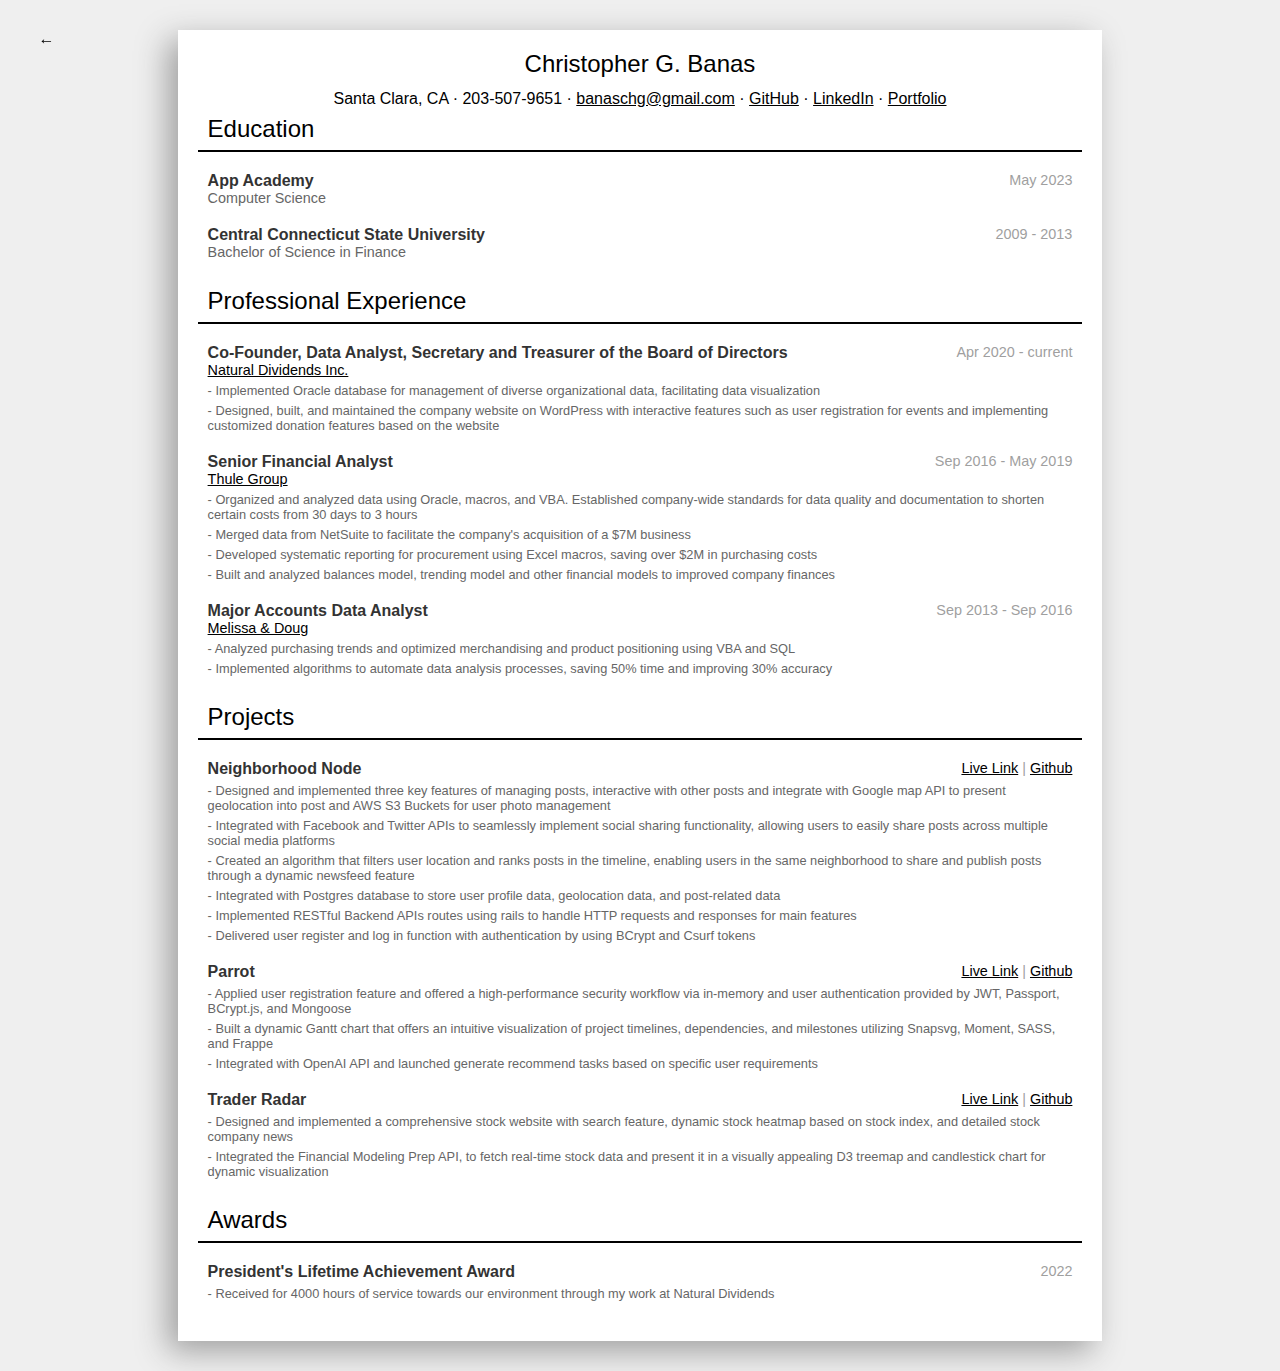
==== commit de87da50: "updated class names and project section" ====
--- a/resume.html
+++ b/resume.html
@@ -9,7 +9,7 @@
   <meta name="theme-color" content="#262626">
   <link rel="shortcut icon" href="./img/Christopher-Banas-Favicon.png" type="image/vnd.microsoft.icon">
   <link rel="stylesheet" type="text/css" href="./resume.css">
-  <title>Christopher Banas - CV</title>
+  <title>Christopher Banas - Resume</title>
 </head>
 
 <body>
@@ -17,56 +17,52 @@
   <!-- Heading -->
 
   <a href="https://github.com/chrisbanas">
-    <span class="go-back web-only cv-link">←</span>
+    <span class="go-back web-only resume-link">←</span>
   </a>
-  <div class="cv-container">
+  <div class="resume-container">
     <div class="info-section">
       <div class="info-section-name">Christopher G. Banas</div>
       <div class="web-only">
         <div>
-          <a class="cv-link">Santa Clara, CA</a> ·
-          <a class="cv-link">203-507-9651</a> ·
-          <a class="cv-link" href="mailto:banaschg@gmail.com">banaschg@gmail.com</a> ·
-          <a class="cv-link" href="https://github.com/chrisbanas">GitHub</a> ·
-          <a class="cv-link" href="https://www.linkedin.com/in/christopher-banas/">LinkedIn</a> ·
-          <a class="cv-link" href="https://www.christopherbanas.com/">Portfolio</a>
+          <a class="resume-link">Santa Clara, CA</a> ·
+          <a class="resume-link">203-507-9651</a> ·
+          <a class="resume-link" href="mailto:banaschg@gmail.com">banaschg@gmail.com</a> ·
+          <a class="resume-link" href="https://github.com/chrisbanas">GitHub</a> ·
+          <a class="resume-link" href="https://www.linkedin.com/in/christopher-banas/">LinkedIn</a> ·
+          <a class="resume-link" href="https://www.christopherbanas.com/">Portfolio</a>
         </div>
       </div>
       <div class="print-only">
         <div>banaschg@gmail.com ·
-          <a class="cv-link" href="https://github.com/chrisbanas">github.com/chrisbanas</a>
+          <a class="resume-link" href="https://github.com/chrisbanas">github.com/chrisbanas</a>
         </div>
       </div>
       <div class="mobile-only">
-        <a class="cv-link" href="mailto:banaschg@gmail.com">banaschg@gmail.com</a>
-        <a class="cv-link" href="https://github.com/chrisbanas">github.com/chrisbanas</a>
+        <a class="resume-link" href="mailto:banaschg@gmail.com">banaschg@gmail.com</a>
+        <a class="resume-link" href="https://github.com/chrisbanas">github.com/chrisbanas</a>
       </div>
     </div>
-
-
-    <hr>
-
 
     <div>
 
       <!-- Education -->
 
-      <div class="cv-section" id="education">
-        <div class="cv-section-title">Education</div>
-        <div class="cv-section-body">
-          <div class="cv-section-item">
-            <span class="cv-section-item-title">
+      <div class="resume-section" id="education">
+        <div class="resume-section-title">Education</div>
+        <div class="resume-section-body">
+          <div class="resume-section-item">
+            <span class="resume-section-item-title">
               App Academy
             </span>
-            <span class="cv-section-time">May 2023</span>
-            <div class="cv-section-smaller">Computer Science</div>
+            <span class="resume-section-time">May 2023</span>
+            <div class="resume-section-smaller">Computer Science</div>
           </div>
-          <div class="cv-section-item">
-            <span class="cv-section-item-title">
+          <div class="resume-section-item">
+            <span class="resume-section-item-title">
               Central Connecticut State University
             </span>
-            <span class="cv-section-time">2009 - 2013</span>
-            <div class="cv-section-smaller">Bachelor of Science in Finance </div>
+            <span class="resume-section-time">2009 - 2013</span>
+            <div class="resume-section-smaller">Bachelor of Science in Finance </div>
           </div>
 
 
@@ -75,49 +71,49 @@
 
       <!-- Professional Experience -->
 
-      <div class="cv-section" id="experience">
-        <div class="cv-section-title">Professional Experience</div>
-        <div class="cv-section-body">
-          <div class="cv-section-item">
-            <span class="cv-section-item-title">Co-Founder, Data Analyst, Secretary and Treasurer of the Board of
+      <div class="resume-section" id="experience">
+        <div class="resume-section-title">Professional Experience</div>
+        <div class="resume-section-body">
+          <div class="resume-section-item">
+            <span class="resume-section-item-title">Co-Founder, Data Analyst, Secretary and Treasurer of the Board of
               Directors</span>
-            <span class="cv-section-time">Apr 2020 - current</span>
-            <div class="cv-section-smaller">
-              <a class="cv-link" href="https://naturaldividends.org/">Natural Dividends Inc.</a>
+            <span class="resume-section-time">Apr 2020 - current</span>
+            <div class="resume-section-smaller">
+              <a class="resume-link" href="https://naturaldividends.org/">Natural Dividends Inc.</a>
             </div>
-            <div class="cv-section-smallest">- Implemented Oracle database for management of diverse organizational
+            <div class="resume-section-smallest">- Implemented Oracle database for management of diverse organizational
               data, facilitating data visualization
             </div>
-            <div class="cv-section-smallest">- Designed, built, and maintained the company website on WordPress with
+            <div class="resume-section-smallest">- Designed, built, and maintained the company website on WordPress with
               interactive features such as user registration for events and implementing customized donation features
               based on the website
             </div>
           </div>
-          <div class="cv-section-item">
-            <span class="cv-section-item-title">Senior Financial Analyst</span>
-            <span class="cv-section-time">Sep 2016 - May 2019</span>
-            <div class="cv-section-smaller">
-              <a class="cv-link" href="https://www.thulegroup.com/en">Thule Group</a>
+          <div class="resume-section-item">
+            <span class="resume-section-item-title">Senior Financial Analyst</span>
+            <span class="resume-section-time">Sep 2016 - May 2019</span>
+            <div class="resume-section-smaller">
+              <a class="resume-link" href="https://www.thulegroup.com/en">Thule Group</a>
             </div>
-            <div class="cv-section-smallest">- Organized and analyzed data using Oracle, macros, and VBA. Established
+            <div class="resume-section-smallest">- Organized and analyzed data using Oracle, macros, and VBA. Established
               company-wide standards for data quality and documentation to shorten certain costs from 30 days to 3 hours
             </div>
-            <div class="cv-section-smallest">- Merged data from NetSuite to facilitate the company's acquisition of a
+            <div class="resume-section-smallest">- Merged data from NetSuite to facilitate the company's acquisition of a
               $7M business</div>
-            <div class="cv-section-smallest">- Developed systematic reporting for procurement using Excel macros, saving
+            <div class="resume-section-smallest">- Developed systematic reporting for procurement using Excel macros, saving
               over $2M in purchasing costs</div>
-            <div class="cv-section-smallest">- Built and analyzed balances model, trending model and other financial
+            <div class="resume-section-smallest">- Built and analyzed balances model, trending model and other financial
               models to improved company finances</div>
           </div>
-          <div class="cv-section-item">
-            <span class="cv-section-item-title">Major Accounts Data Analyst</span>
-            <span class="cv-section-time">Sep 2013 - Sep 2016</span>
-            <div class="cv-section-smaller">
-              <a class="cv-link" href="https://www.melissaanddoug.com/">Melissa & Doug</a>
+          <div class="resume-section-item">
+            <span class="resume-section-item-title">Major Accounts Data Analyst</span>
+            <span class="resume-section-time">Sep 2013 - Sep 2016</span>
+            <div class="resume-section-smaller">
+              <a class="resume-link" href="https://www.melissaanddoug.com/">Melissa & Doug</a>
             </div>
-            <div class="cv-section-smallest">- Analyzed purchasing trends and optimized merchandising and product
+            <div class="resume-section-smallest">- Analyzed purchasing trends and optimized merchandising and product
               positioning using VBA and SQL</div>
-            <div class="cv-section-smallest">- Implemented algorithms to automate data analysis processes, saving 50%
+            <div class="resume-section-smallest">- Implemented algorithms to automate data analysis processes, saving 50%
               time and improving 30% accuracy</div>
           </div>
         </div>
@@ -125,599 +121,55 @@
 
       <!-- Projects -->
 
-      <div class="cv-section" id="projects">
-        <div class="cv-section-title"> Projects</div>
-        <div class="cv-section-body">
+      <div class="resume-section" id="projects">
+        <div class="resume-section-title"> Projects</div>
+        <div class="resume-section-body">
 
           <!-- Committer/Maintainer/PMC -->
-          <div class="cv-section-item">
-            <span class="cv-section-item-title">Neighborhood Node [<a class="cv-link"
-                href="https://github.com/tensorflow/tensorflow">link</a>]</span>
-            <span class="cv-section-time">Committer</span>
-            <div class="cv-section-smallest">End-to-end open source platform for machine learning. Co-author
-              of
-              <a class="cv-link" href="https://arxiv.org/pdf/1708.02637.pdf">TensorFlow Estimators</a> and
-              maintainer of
-              <a class="cv-link" href="https://github.com/tensorflow/io">TensorFlow I/O</a>
-            </div>
+          <div class="resume-section-item">
+            <span class="resume-section-item-title">Neighborhood Node </span>
+            <span class="resume-section-time"><a class="resume-link" href="https://www.neighborhoodnode.com/">Live Link</a> | <a class="resume-link" href="https://github.com/chrisbanas/neighborhood_node">Github</a></span>
+            <div class="resume-section-smallest">- Designed and implemented three key features of managing  posts, interactive with other posts and integrate with Google map API to present geolocation into post and AWS S3 Buckets for user photo management</div>
+            <div class="resume-section-smallest">- Integrated with Facebook and Twitter APIs to seamlessly implement social sharing functionality, allowing users to easily share posts across multiple social media platforms</div>
+            <div class="resume-section-smallest">- Created an algorithm that filters user location and ranks posts in the timeline, enabling users in the same neighborhood to share and publish posts through a dynamic newsfeed feature</div>
+            <div class="resume-section-smallest">- Integrated with Postgres database to store user profile data, geolocation data, and post-related data</div>
+            <div class="resume-section-smallest">- Implemented RESTful Backend APIs routes using rails to handle HTTP requests and responses for main features</div>
+            <div class="resume-section-smallest">- Delivered user register and log in function with authentication by using BCrypt and Csurf tokens</div>
           </div>
 
-          <div class="cv-section-item">
-            <span class="cv-section-item-title">Parrot [<a class="cv-link"
-                href="https://github.com/dmlc/xgboost">link</a>]</span>
-            <span class="cv-section-time">Committer & PMC</span>
-            <div class="cv-section-smallest">General-purpose gradient boosting library</div>
+          <div class="resume-section-item">
+            <span class="resume-section-item-title">Parrot </span>
+            <span class="resume-section-time"><a class="resume-link" href="https://www.parrotpm.com/">Live Link</a> | <a class="resume-link" href="https://github.com/Team-Parrot-Project/Parrot">Github</a></span>
+            <div class="resume-section-smallest">- Applied user registration feature and offered a high-performance security workflow via in-memory and user authentication provided by JWT, Passport, BCrypt.js, and Mongoose</div>
+            <div class="resume-section-smallest">- Built a dynamic Gantt chart that offers an intuitive visualization of project timelines, dependencies, and milestones utilizing Snapsvg, Moment, SASS, and Frappe</div>
+            <div class="resume-section-smallest">- Integrated with OpenAI API and launched generate recommend tasks based on specific user requirements</div>
           </div>
 
-          <div class="cv-section-item">
-            <span class="cv-section-item-title">Trader Radar [<a class="cv-link"
-                href="https://github.com/apache/mxnet">link</a>]</span>
-            <span class="cv-section-time">Committer & PMC</span>
-            <div class="cv-section-smallest">Flexible and efficient deep learning library on heterogeneous
-              distributed systems</div>
+          <div class="resume-section-item">
+            <span class="resume-section-item-title">Trader Radar </span>
+            <span class="resume-section-time"><a class="resume-link" href="https://www.traderradar.net/">Live Link</a> | <a class="resume-link" href="https://github.com/chrisbanas/trader_radar">Github</a></span>
+            <div class="resume-section-smallest">- Designed and implemented a comprehensive stock website with search feature, dynamic stock heatmap based on stock index, and detailed stock company news</div>
+            <div class="resume-section-smallest">- Integrated the Financial Modeling Prep API, to fetch real-time stock data and present it in a visually appealing D3 treemap and candlestick chart for dynamic visualization</div>
           </div>
-
-
-
-
-
-
-
-
-
-
 
         </div>
       </div>
 
-      <div class="cv-section" id="services">
-        <div class="cv-section-title">Selected Services</div>
-        <div class="cv-section-body">
-          <div class="cv-section-item">
-            <span class="cv-section-item-title">Chaintool [<a class="cv-link"
-                href="https://chaintool.ai/">link</a>]</span>
-            <span class="cv-section-time">2022 - 2023</span>
-            <div class="cv-section-smallest">Technical Advisor on Distributed Graph Database and Machine
-              Learning Systems [<a class="cv-link" href="https://github.com/TUDB-Labs/TuDB">project</a>]
-            </div>
-          </div>
-          <div class="cv-section-item">
-            <span class="cv-section-item-title">Moises [<a class="cv-link" href="https://moises.ai/">link</a>]</span>
-            <span class="cv-section-time">2021</span>
-            <div class="cv-section-smallest">Technical Advisor on Machine Learning Infrastructure</div>
-          </div>
-          <div class="cv-section-item">
-            <span class="cv-section-item-title">Eviden [<a class="cv-link" href="https://eviden.com/">link</a>]</span>
-            <span class="cv-section-time">2020 - 2023</span>
-            <div class="cv-section-smallest">Technical Advisor on MLOps and Open Source Strategy [<a class="cv-link"
-                href="https://github.com/data-describe/data-describe">project</a>]</div>
-          </div>
-          <div class="cv-section-item">
-            <span class="cv-section-item-title">Kubeflow [<a class="cv-link"
-                href="https://github.com/kubeflow/">link</a>]</span>
-            <span class="cv-section-time">2020 - current</span>
-            <div class="cv-section-smallest">Co-chair of Distributed Training Working Group</div>
-          </div>
-          <div class="cv-section-item">
-            <span class="cv-section-item-title">XGBoost [<a class="cv-link"
-                href="https://github.com/dmlc/xgboost/">link</a>]</span>
-            <span class="cv-section-time">2019 - current</span>
-            <div class="cv-section-smallest">Project Management Committee Member</div>
-          </div>
-          <div class="cv-section-item">
-            <span class="cv-section-item-title">Synced 机器之心 [<a class="cv-link"
-                href="https://syncedreview.com/">link</a>]</span>
-            <span class="cv-section-time">2019 - 2020</span>
-            <div class="cv-section-smallest">Insight Partner on AI Technology & Industry Review</div>
-          </div>
-          <div class="cv-section-item">
-            <span class="cv-section-item-title">Wellfound (formerly AngelList) [<a class="cv-link"
-                href="https://wellfound.com">link</a>]</span>
-            <span class="cv-section-time">2019</span>
-            <div class="cv-section-smallest">Technical Steering Committee Member, Open Source Representative
-            </div>
-          </div>
-          <div class="cv-section-item">
-            <span class="cv-section-item-title">Journal of Open Source Software [<a class="cv-link"
-                href="https://joss.theoj.org/">link</a>]</span>
-            <span class="cv-section-time">2018 - 2022</span>
-            <div class="cv-section-smallest">- Editor on Machine Learning, Distributed Systems, and Cloud
-              Computing, 2019 - 2022</div>
-            <div class="cv-section-smallest">- Reviewer, 2018</div>
-          </div>
-          <div class="cv-section-item">
-            <span class="cv-section-item-title">Apache MXNet [<a class="cv-link"
-                href="https://mxnet.apache.org/">link</a>]</span>
-            <span class="cv-section-time">2017 - 2023</span>
-            <div class="cv-section-smallest">Project Management Committee Member</div>
-          </div>
-          <div class="cv-section-item">
-            <span class="cv-section-item-title">Google Summer of Code [<a class="cv-link"
-                href="https://summerofcode.withgoogle.com/">link</a>]</span>
-            <span class="cv-section-time">2016 - 2022</span>
-            <div class="cv-section-smallest">- Mentor, Argo, 2022
-              [<a class="cv-link"
-                href="https://github.com/cncf/mentoring/blob/8b0d6b8553ae465735c3533879832e329b1d3c50/summerofcode/2022.md#argo">project</a>]
-            </div>
-            <div class="cv-section-smallest">- Mentor, Kubeflow, 2020
-              [<a class="cv-link" href="/data/docs/GSoC-Kubeflow-2020.png">project</a>]
-              [<a class="cv-link" href="/data/docs/gsoc_mentor_2020_certificate.pdf">certificate</a>]
-            </div>
-            <div class="cv-section-smallest">- Mentor, TensorFlow, 2019
-              [<a class="cv-link" href="/data/docs/GSoC-TensorFlow-2019.png">project</a>]
-              [<a class="cv-link" href="/data/docs/gsoc_mentor_2019_certificate.pdf">certificate</a>]
-            </div>
-            <div class="cv-section-smallest">- Mentor, R Project for Statistical Computing, 2016
-              [<a class="cv-link" href="/data/docs/GSoC-MXNet-2016.png">project</a>]
-              [<a class="cv-link" href="/data/docs/gsoc_mentor_2016_certificate.pdf">certificate</a>]
-            </div>
+
+      <!-- Awards-->
+      <div class="resume-section" id="awards">
+        <div class="resume-section-title">Awards</div>
+        <div class="resume-section-body">
+          <div class="resume-section-item">
+            <span class="resume-section-item-title">President's Lifetime Achievement Award</span>
+            <span class="resume-section-time">2022</span>
+            <div class="resume-section-smallest">- Received for 4000 hours of service towards our environment through my work at Natural Dividends</div>
           </div>
         </div>
       </div>
 
-      <div class="cv-section" id="talks">
-        <div class="cv-section-title">Selected Talks <a class="cv-link"
-            href="https://github.com/terrytangyuan/public-talks" style="font-size:80%;">[full list]</a>
-        </div>
-        <div class="cv-section-body">
-          <div class="cv-section-item">
-            <span class="cv-section-item-title">[Keynote] Building for the Road Ahead: An Ode to
-              Maintainers, the Life Blood of Our Ecosystem</span>
-            <span class="cv-section-time">Oct 26th, 2022</span>
-            <div class="cv-section-smallest">Invited Keynote Speaker, KubeCon North America [<a class="cv-link"
-                href="https://github.com/terrytangyuan/public-talks/tree/main/talks/kubecon-na-2022-keynote-fireside-chat">link</a>]
-            </div>
-          </div>
-          <div class="cv-section-item">
-            <span class="cv-section-item-title">Data Science in the Cloud-Native Era</span>
-            <span class="cv-section-time">April 19th, 2022</span>
-            <div class="cv-section-smallest">Invited Speaker, Open Data Science Conference [<a class="cv-link"
-                href="https://github.com/terrytangyuan/public-talks/tree/main/talks/data-science-in-the-cloud-native-era-odsc-2022">link</a>]
-            </div>
-          </div>
-          <div class="cv-section-item">
-            <span class="cv-section-item-title">[Keynote] When Machine Learning Toolkit for Kubernetes Meets
-              PaddlePaddle</span>
-            <span class="cv-section-time">Dec 12th, 2021</span>
-            <div class="cv-section-smallest">Invited Keynote Speaker, Wave Summit [<a class="cv-link"
-                href="https://github.com/terrytangyuan/public-talks/tree/main/talks/when-machine-learning-toolkit-for-kubernetes-meets-paddlepaddle-wave-summit-2021">link</a>]
-            </div>
-          </div>
-          <div class="cv-section-item">
-            <span class="cv-section-item-title">Unveil The Secret Ingredients for Argo CD at Enterprise
-              Scale</span>
-            <span class="cv-section-time">Dec 9th, 2021</span>
-            <div class="cv-section-smallest">Invited Speaker, KubeCon China [<a class="cv-link"
-                href="https://github.com/terrytangyuan/public-talks/blob/main/talks/unveil-the-secret-ingredients-for-argo-cd-at-enterprise-scale-kubecon-china-2021">link</a>]
-            </div>
-          </div>
-          <div class="cv-section-item">
-            <span class="cv-section-item-title">Bridging into Python Ecosystem with Cloud-Native Distributed
-              Machine Learning Pipelines</span>
-            <span class="cv-section-time">Dec 8th, 2021</span>
-            <div class="cv-section-smallest">Speaker, ArgoCon [<a class="cv-link"
-                href="https://github.com/terrytangyuan/public-talks/blob/main/talks/bridging-into-python-ecosystem-with-cloud-native-distributed-machine-learning-pipelines-argocon-2021">link</a>]
-            </div>
-          </div>
-          <div class="cv-section-item">
-            <span class="cv-section-item-title">Towards Cloud-Native Distributed Machine Learning Pipelines
-              at Scale</span>
-            <span class="cv-section-time">Oct 29th, 2021</span>
-            <div class="cv-section-smallest">Speaker, PyData Global [<a class="cv-link"
-                href="https://github.com/terrytangyuan/public-talks/blob/main/talks/towards-cloud-native-distributed-machine-learning-pipelines-at-scale-pydata-global-2021">link</a>]
-            </div>
-          </div>
-          <div class="cv-section-item">
-            <span class="cv-section-item-title">Large Scale Distributed Deep Learning with Kubernetes
-              Operators</span>
-            <span class="cv-section-time">May 22nd, 2019</span>
-            <div class="cv-section-smallest">Invited Speaker and AI Media Roundtable Panelist, KubeCon
-              Europe
-              [<a class="cv-link"
-                href="https://github.com/terrytangyuan/public-talks/blob/main/talks/large-scale-distributed-deep-learning-with-kubernetes-perators-kubecon-europe-2019">link</a>]
-            </div>
-          </div>
-          <div class="cv-section-item">
-            <span class="cv-section-item-title">Considerations for Large Scale Analytics in Production
-            </span>
-            <span class="cv-section-time">Nov 28th, 2018</span>
-            <div class="cv-section-smallest">Invited Lecturer, Production Scale Implementation of Data
-              Analytics, School of Management, Purdue University
-              [<a class="cv-link"
-                href="https://github.com/terrytangyuan/public-talks/blob/main/talks/considerations-for-large-scale-analytics-in-production-purdue">link</a>]
-            </div>
-          </div>
-          <div class="cv-section-item">
-            <span class="cv-section-item-title">TensorFlow Overview - Why Should Statisticians Care? </span>
-            <span class="cv-section-time">Oct 18th, 2017</span>
-            <div class="cv-section-smallest">Invited Lecturer, Advanced Machine Learning, Department of
-              Statistics, Purdue University
-              [<a class="cv-link"
-                href="https://github.com/terrytangyuan/public-talks/blob/main/talks/tensorflow-overview-why-should-statisticians-care-purdue">link</a>]
-            </div>
-          </div>
-          <div class="cv-section-item">
-            <span class="cv-section-item-title">Introduction to TensorFlow</span>
-            <span class="cv-section-time">Mar 3rd, 2017</span>
-            <div class="cv-section-smallest">Invited Speaker, American Statistical Association Conference on
-              Recent Advances in Machine Learning
-              [<a class="cv-link"
-                href="https://github.com/terrytangyuan/public-talks/blob/main/talks/introduction-to-tensorflow-asa-conference">link</a>]
-            </div>
-          </div>
-        </div>
-      </div>
-
-
-      <div class="cv-section" id="publications">
-        <div class="cv-section-title">Publications and Patents
-          <a class="cv-link" href="https://scholar.google.com/citations?user=2GYttqUAAAAJ&hl=en"
-            style="font-size:80%;">[Google Scholar]
-          </a>
-        </div>
-        <div class="cv-section-body">
-          <div class="cv-section-item">
-            <span class="cv-section-item-title">[Book] Distributed Machine Learning Patterns</span>
-            <span class="cv-section-time">2021</span>
-            <ul class="cv-inline-list cv-publication-author">
-              <div class="cv-section-smallest">
-                <li><span class="theme-color">Yuan Tang</span></li>
-              </div>
-            </ul>
-            <div class="cv-section-smallest">Manning Publications</div>
-            <div class="cv-section-smallest">
-              [<a class="cv-link" href="https://bit.ly/2RKv8Zo">Link</a>]
-              [<a class="cv-link" href="https://github.com/terrytangyuan/distributed-ml-patterns">GitHub</a>]
-            </div>
-          </div>
-          <div class="cv-section-item">
-            <span class="cv-section-item-title">[Book] Dive into Deep Learning (with
-              TensorFlow)《动手学深度学习》</span>
-            <span class="cv-section-time">2020</span>
-            <ul class="cv-inline-list cv-publication-author">
-              <div class="cv-section-smallest">
-                <li>Aston Zhang,</li>
-                <li>Zachary C. Lipton,</li>
-                <li>Mu Li,</li>
-                <li>Alexander J. Smola,</li>
-                <li>Anirudh Dagar,</li>
-                <li><span class="theme-color">Yuan Tang</span></li>
-              </div>
-            </ul>
-            <div class="cv-section-smallest">
-              [<a class="cv-link" href="https://d2l.ai/">Link</a>]
-              [<a class="cv-link" href="https://github.com/d2l-ai/d2l-en">GitHub</a>]
-            </div>
-          </div>
-          <div class="cv-section-item">
-            <span class="cv-section-item-title">[Patent] System and Method for Distributed Task
-              Execution</span>
-            <span class="cv-section-time">2020</span>
-            <ul class="cv-inline-list cv-publication-author">
-              <div class="cv-section-smallest">
-                <li>Yi Wang,</li>
-                <li>Wei Yan,</li>
-                <li><span class="theme-color">Yuan Tang,</span></li>
-                <li>Haitao Zhang,</li>
-                <li>Chunyang Wen,</li>
-                <li>Minghao Li,</li>
-                <li>Jun Qi,</li>
-                <li>Yongfeng Liu</li>
-              </div>
-            </ul>
-            <div class="cv-section-smallest">China Patent CN110609749A and Hong Kong Patent HK40019539</div>
-            <div class="cv-section-smallest">
-              [<a class="cv-link" href="/data/papers/2020-elasticdl-patent-application.pdf">PDF</a>]
-            </div>
-          </div>
-          <div class="cv-section-item">
-            <span class="cv-section-item-title">[Journal] metric-learn: Metric Learning Algorithms in
-              Python</span>
-            <span class="cv-section-time">2020</span>
-            <ul class="cv-inline-list cv-publication-author">
-              <div class="cv-section-smallest">
-                <li>William de Vazelhes,</li>
-                <li>CJ Carey,</li>
-                <li><span class="theme-color">Yuan Tang</span>,</li>
-                <li>Nathalie Vauquier,</li>
-                <li>Aurélien Bellet</li>
-              </div>
-            </ul>
-            <div class="cv-section-smallest">Journal of Machine Learning Research</div>
-            <div class="cv-section-smallest">
-              [<a class="cv-link" href="https://arxiv.org/pdf/1908.04710.pdf">PDF</a>]
-              [<a class="cv-link" href="/data/bib/2020metriclearn.bib">bibtex</a>]
-              [<a class="cv-link" href="https://github.com/scikit-learn-contrib/metric-learn">GitHub</a>]
-            </div>
-          </div>
-          <div class="cv-section-item">
-            <span class="cv-section-item-title">[Preprint] A Scalable and Cloud-Native Hyperparameter Tuning
-              System</span>
-            <span class="cv-section-time">2020</span>
-            <ul class="cv-inline-list cv-publication-author">
-              <div class="cv-section-smallest">
-                <li>Johnu George,</li>
-                <li>Ce Gao,</li>
-                <li>Richard Liu,</li>
-                <li>Hou Gang Liu,</li>
-                <li><span class="theme-color">Yuan Tang</span>,</li>
-                <li>Ramdoot Pydipaty,</li>
-                <li>Amit Kumar Saha</li>
-              </div>
-            </ul>
-            <div class="cv-section-smallest">arXiv preprint arXiv:2006.02085</div>
-            <div class="cv-section-smallest">
-              [<a class="cv-link" href="https://arxiv.org/pdf/2006.02085.pdf">PDF</a>]
-              [<a class="cv-link" href="/data/bib/2020katib.bib">bibtex</a>]
-              [<a class="cv-link" href="https://github.com/kubeflow/katib">GitHub</a>]
-            </div>
-          </div>
-          <div class="cv-section-item">
-            <span class="cv-section-item-title">[Patent] Systems and Methods for Detecting and Remedying
-              Software Anomalies</span>
-            <span class="cv-section-time">2020</span>
-            <ul class="cv-inline-list cv-publication-author">
-              <div class="cv-section-smallest">
-                <li><span class="theme-color">Yuan Tang</span>,</li>
-                <li>Tuo Li,</li>
-                <li>James Herzog</li>
-              </div>
-            </ul>
-            <div class="cv-section-smallest">United States Patent US10635519B1</div>
-            <div class="cv-section-smallest">
-              [<a class="cv-link" href="/data/papers/2020-tang-uptake-patent.pdf">PDF</a>]
-            </div>
-          </div>
-          <div class="cv-section-item">
-            <span class="cv-section-item-title">[Preprint] SQLFlow: A Bridge between SQL and Machine
-              Learning</span>
-            <span class="cv-section-time">2020</span>
-            <ul class="cv-inline-list cv-publication-author">
-              <div class="cv-section-smallest">
-                <li>Yi Wang,</li>
-                <li>Yang Yang,</li>
-                <li>Weiguo Zhu,</li>
-                <li>Yi Wu,</li>
-                <li>Xu Yan,</li>
-                <li>Yongfeng Liu,</li>
-                <li>Yu Wang,</li>
-                <li>Liang Xie,</li>
-                <li>Ziyao Gao,</li>
-                <li>Wenjing Zhu,</li>
-                <li>Xiang Chen,</li>
-                <li>Wei Yan,</li>
-                <li>Mingjie Tang,</li>
-                <li><span class="theme-color">Yuan Tang</span></li>
-              </div>
-            </ul>
-            <div class="cv-section-smallest">arXiv preprint arXiv:2001.06846</div>
-            <div class="cv-section-smallest">
-              [<a class="cv-link" href="https://arxiv.org/pdf/2001.06846.pdf">PDF</a>]
-              [<a class="cv-link" href="/data/bib/2020sqlflow.bib">bibtex</a>]
-              [<a class="cv-link" href="https://github.com/sql-machine-learning/sqlflow">GitHub</a>]
-            </div>
-          </div>
-          <div class="cv-section-item">
-            <span class="cv-section-item-title">[Journal] lfda: Local Fisher Discriminant Analysis in
-              R</span>
-            <span class="cv-section-time">2019</span>
-            <ul class="cv-inline-list cv-publication-author">
-              <div class="cv-section-smallest">
-                <li><span class="theme-color">Yuan Tang</span>,</li>
-                <li>Wenxuan Li</li>
-              </div>
-            </ul>
-            <div class="cv-section-smallest">Journal of Open Source Software</div>
-            <div class="cv-section-smallest">
-              [<a class="cv-link" href="https://www.theoj.org/joss-papers/joss.01572/10.21105.joss.01572.pdf">PDF</a>]
-              [<a class="cv-link" href="/data/bib/lfda2019joss.bib">bibtex</a>]
-              [<a class="cv-link" href="https://github.com/terrytangyuan/lfda">GitHub</a>]
-            </div>
-          </div>
-          <div class="cv-section-item">
-            <span class="cv-section-item-title">[Journal] dml: Distance Metric Learning in R</span>
-            <span class="cv-section-time">2018</span>
-            <ul class="cv-inline-list cv-publication-author">
-              <div class="cv-section-smallest">
-                <li><span class="theme-color">Yuan Tang</span>,</li>
-                <li>Tao Gao,</li>
-                <li>Nan Xiao</li>
-              </div>
-            </ul>
-            <div class="cv-section-smallest">Journal of Open Source Software</div>
-            <div class="cv-section-smallest">
-              [<a class="cv-link" href="https://www.theoj.org/joss-papers/joss.01036/10.21105.joss.01036.pdf">PDF</a>]
-              [<a class="cv-link" href="/data/bib/dml2018joss.bib">bibtex</a>]
-              [<a class="cv-link" href="https://github.com/terrytangyuan/dml">GitHub</a>]
-            </div>
-          </div>
-          <div class="cv-section-item">
-            <span class="cv-section-item-title">[Journal] autoplotly: An R Package for Automatic Generation
-              of Interactive Visualizations for Statistical Results</span>
-            <span class="cv-section-time">2018</span>
-            <ul class="cv-inline-list cv-publication-author">
-              <div class="cv-section-smallest">
-                <li><span class="theme-color">Yuan Tang</span></li>
-              </div>
-            </ul>
-            <div class="cv-section-smallest">Journal of Open Source Software</div>
-            <div class="cv-section-smallest">
-              [<a class="cv-link" href="https://www.theoj.org/joss-papers/joss.00657/10.21105.joss.00657.pdf">PDF</a>]
-              [<a class="cv-link" href="/data/bib/autoplotly2018joss.bib">bibtex</a>]
-              [<a class="cv-link" href="https://github.com/terrytangyuan/autoplotly">GitHub</a>]
-            </div>
-          </div>
-
-          <div class="cv-section-item">
-            <span class="cv-section-item-title">[Conference] TensorFlow Estimators: Managing Simplicity vs.
-              Flexibility in High-Level Machine Learning Frameworks</span>
-            <span class="cv-section-time">2017</span>
-            <ul class="cv-inline-list cv-publication-author">
-              <div class="cv-section-smallest">
-                <li>Heng-Tze Cheng,</li>
-                <li>Lichan Hong,</li>
-                <li>Mustafa Ispir,</li>
-                <li>Clemens Mewald,</li>
-                <li>Zakaria Haque,</li>
-                <li>Illia Polosukhin,</li>
-                <li>Georgios Roumpos,</li>
-                <li>D Sculley,</li>
-                <li>Jamie Smith,</li>
-                <li>David Soergel,</li>
-                <li><span class="theme-color">Yuan Tang</span>,</li>
-                <li>Philipp Tucker,</li>
-                <li>Martin Wicke,</li>
-                <li>Cassandra Xia,</li>
-                <li>Jianwei Xie</li>
-              </div>
-            </ul>
-            <div class="cv-section-smallest">Proceedings of the 23rd ACM SIGKDD International Conference on
-              Knowledge Discovery and Data Mining</div>
-            <div class="cv-section-smallest">
-              [<a class="cv-link" href="https://arxiv.org/pdf/1708.02637.pdf">PDF</a>]
-              [<a class="cv-link" href="/data/bib/tfestimators2017kdd.bib">bibtex</a>]
-              [<a class="cv-link" href="https://github.com/tensorflow/estimator">GitHub</a>]
-            </div>
-          </div>
-
-          <div class="cv-section-item">
-            <span class="cv-section-item-title">[Book] TensorFlow in Practice《TensorFlow实战》</span>
-            <span class="cv-section-time">2017</span>
-            <ul class="cv-inline-list cv-publication-author">
-              <div class="cv-section-smallest">
-                <li>Wenjian Huang,</li>
-                <li><span class="theme-color">Yuan Tang</span></li>
-              </div>
-            </ul>
-            <div class="cv-section-smallest">Beijing Publishing House of Electronics Industry</div>
-            <div class="cv-section-smallest">
-              [<a class="cv-link" href="/2017/02/12/tensorflow-in-practice-book-chinese/">Link</a>]
-              [<a class="cv-link" href="/data/bib/tensorflowinpractice2017.bib">bibtex</a>]
-              [<a class="cv-link" href="https://github.com/terrytangyuan/tensorflow-in-practice-code">GitHub</a>]
-            </div>
-          </div>
-
-          <div class="cv-section-item">
-            <span class="cv-section-item-title">[Journal] ggfortify: Unified Interface to Visualize
-              Statistical Result of Popular R Packages</span>
-            <span class="cv-section-time">2016</span>
-            <ul class="cv-inline-list cv-publication-author">
-              <div class="cv-section-smallest">
-                <li><span class="theme-color">Yuan Tang</span>,</li>
-                <li>Masaaki Horikoshi,</li>
-                <li>Wenxuan Li</li>
-              </div>
-            </ul>
-            <div class="cv-section-smallest">The R Journal</div>
-            <div class="cv-section-smallest">
-              [<a class="cv-link" href="https://journal.r-project.org/archive/2016/RJ-2016-060/RJ-2016-060.pdf">PDF</a>]
-              [<a class="cv-link" href="/data/bib/tang2016ggfortify.bib">bibtex</a>]
-              [<a class="cv-link" href="https://github.com/sinhrks/ggfortify">GitHub</a>]
-            </div>
-          </div>
-          <div class="cv-section-item">
-            <span class="cv-section-item-title">[Preprint] Incorporating Hierarchical Structure into Dynamic
-              Systems: An Application of Estimating HIV Epidemics at Sub-National and Sub-Population
-              Level</span>
-            <span class="cv-section-time">2016</span>
-            <ul class="cv-inline-list cv-publication-author">
-              <div class="cv-section-smallest">
-                <li>Le Bao,</li>
-                <li>Ben Sheng,</li>
-                <li>Xiaoyue Niu,</li>
-                <li><span class="theme-color">Yuan Tang</span>,</li>
-                <li>Tim Brown,</li>
-                <li>Peter D. Ghys,</li>
-                <li>Jeff W. Eaton</li>
-              </div>
-            </ul>
-            <div class="cv-section-smallest">arXiv preprint arXiv:1602.05665</div>
-            <div class="cv-section-smallest">
-              [<a class="cv-link" href="https://arxiv.org/pdf/1602.05665.pdf">PDF</a>]
-              [<a class="cv-link" href="/data/bib/bao2016incorporating.bib">bibtex</a>]
-            </div>
-          </div>
-        </div>
-      </div>
-
-      <!-- display only cv data -->
-      <div class="cv-section" id="awards">
-        <div class="cv-section-title">Awards</div>
-        <div class="cv-section-body">
-          <div class="cv-section-item">
-            <span class="cv-section-item-title">Multiple Awards by Teams at Alibaba Group</span>
-            <span class="cv-section-time">2020 - 2021</span>
-            <div class="cv-section-smallest">- Inner Source Pioneer, April 17th, 2021
-              [<a class="cv-link" href="/data/docs/ant-inner-source-pioneer.pdf">certificate</a>]
-            </div>
-            <div class="cv-section-smallest">- Top Open Source Contributor of the Year, Jan 20th, 2020</div>
-            <div class="cv-section-smallest">- Best Pull Request of the Week, May 3rd, 2020</div>
-          </div>
-          <div class="cv-section-item">
-            <span class="cv-section-item-title">Outstanding China Mainland Books Copyright Exported to
-              Taiwan</span>
-            <span class="cv-section-time">2018</span>
-            <div class="cv-section-smallest">The Publishers Association of China</div>
-          </div>
-
-          <div class="cv-section-item">
-            <span class="cv-section-item-title">Outstanding Author</span>
-            <span class="cv-section-time">2017</span>
-            <div class="cv-section-smallest">Beijing Publishing House of Electronics Industry</div>
-            <div class="cv-section-smallest">
-              [<a class="cv-link" href="/data/docs/outstanding_author_certificate.jpg">certificate</a>]
-            </div>
-          </div>
-
-          <div class="cv-section-item">
-            <span class="cv-section-item-title">Open Source Peer Bonus Award</span>
-            <span class="cv-section-time">2016</span>
-            <div class="cv-section-smallest">Google Inc.</div>
-            <div class="cv-section-smallest">
-              [<a class="cv-link" href="/data/docs/google-open-source-peer-bonus-program.png">announcement</a>]
-              [<a class="cv-link" href="/data/docs/2016-Google-Open-Source-Peer-Bonus-Letter.pdf">letter</a>]
-            </div>
-          </div>
-
-          <div class="cv-section-item">
-            <span class="cv-section-item-title">Multiple Awards to DataNovo Startup Team</span>
-            <span class="cv-section-time">2015 - 2016</span>
-            <div class="cv-section-smallest">- Top 3 Finalist by SXSW Interactive, 2016</div>
-            <div class="cv-section-smallest">- Top Startup Winner by TiE50, 2016</div>
-            <div class="cv-section-smallest">- Trial Support Software Innovation Award by Legaltech News,
-              The Recorder, 2016</div>
-            <div class="cv-section-smallest">- B2B Finalist by Launch Festival, 2015</div>
-          </div>
-
-          <div class="cv-section-item">
-            <span class="cv-section-item-title">Best Virtual Reality Hack at HackRPI</span>
-            <span class="cv-section-time">2014</span>
-            <div class="cv-section-smallest">Rensselaer Polytechnic Institute</div>
-            <div class="cv-section-smallest">
-              [<a class="cv-link" href="/data/docs/rpi_hosts_first_hackathon.png">announcement</a>]
-              [<a class="cv-link" href="https://devpost.com/software/leaptalkforgood">project</a>]
-            </div>
-          </div>
-
-          <div class="cv-section-item">
-            <span class="cv-section-item-title">Multiple Awards by Schreyer Honors College at Penn
-              State</span>
-            <span class="cv-section-time">2014</span>
-            <div class="cv-section-smallest">- Pre-Eminence in Honors Education Fund ($5,000)</div>
-            <div class="cv-section-smallest">- Summer Research Grants ($1,200)</div>
-            <div class="cv-section-smallest">- NSF MCTP Grant and PMASS Fellowship ($12,800)</div>
-            <div class="cv-section-smallest">- John K. Tsui Honors Scholarship ($5,300)</div>
-          </div>
-        </div>
-      </div>
-
-
-
-
     </div>
   </div>
-  </div>
-  <script type="text/javascript" src="./js/jquery.min.js"></script>
 
 </body>
 
--- a/resume.css
+++ b/resume.css
@@ -3,12 +3,12 @@
   font-family: sans-serif;
 }
 
-.cv-inline-list {
+.resume-inline-list {
   padding: 0px;
   margin: 0px;
 }
 
-.cv-inline-list li {
+.resume-inline-list li {
   display: inline;
 }
 
@@ -17,11 +17,10 @@
   margin-bottom: 12px;
 }
 
-.cv-section-title {
+.resume-section-title {
   font-size: 1.5em;
   padding: 7px 10px;
   color: #000000;
-  /*border-top: 2px solid #e4c264;*/
   border-bottom: 2px solid #000000;
 }
 
@@ -29,7 +28,7 @@
   color: #000000 !important;
 }
 
-.cv-link, .cv-link:visited {
+.resume-link, .resume-link:visited {
   color: #000000;
 }
 
@@ -55,21 +54,14 @@
 }
 
 body {
-  /*background-color: #262626;*/
   background-color: #EFEFEF;
 }
 
-.cv-container {
-  /*--------layout---------*/
+.resume-container {
   margin: 30px auto;
   padding: 20px;
   box-shadow: -10px 10px 30px #9F9F9F;
   max-width: 70%;
-
-  /*--------inner style---------*/
-/*    background-color: #2B2B2B;
-  color: #dfdfdf;
-*/
   background-color: #FFFFFF;
   color: #444444;
 }
@@ -85,35 +77,31 @@
   color: #000000;
 }
 
-.cv-section {
-  padding: 10px;
-}
-
-.cv-section-body {
+.resume-section-body {
   margin: 5px 10px;
 }
 
-.cv-section-item {
+.resume-section-item {
   margin: 20px 0px;
 }
 
-.cv-section-item-title {
+.resume-section-item-title {
   font-weight: bold;
   color: #333333;
 }
 
-.cv-section-time {
+.resume-section-time {
   font-size: 0.9em;
   float: right;
   color: #9f9f9f;
 }
 
-.cv-section-smaller {
+.resume-section-smaller {
   font-size: 0.9em;
   color: #666666;
 }
 
-.cv-section-smallest {
+.resume-section-smallest {
   margin-top: 5px;
   font-size: 0.8em;
   color: #666666;
@@ -152,7 +140,7 @@
 
   /*-----general layout----------*/
 
-  .cv-container {
+  .resume-container {
       max-width: 100%;
       box-shadow: none;
       margin: 0px;
@@ -164,44 +152,44 @@
   }
 
   /*------individual section--------*/
-  .cv-section * {
+  .resume-section * {
       font-size: 12px;
   }
 
-  .cv-section-title {
+  .resume-section-title {
       page-break-inside: avoid;
       font-size: 16px;
   }
 
-  .cv-section-body {
+  .resume-section-body {
       margin: 0px;
       color: #999999;
   }
 
-  .cv-section-item {
+  .resume-section-item {
       page-break-inside: avoid;
       margin: 0.1in;
   }
 
-  .cv-section-item-course {
+  .resume-section-item-course {
       page-break-inside: auto;
   }
 
-  .cv-section-item-title {
+  .resume-section-item-title {
       color: #333333;
   }
 
-  .cv-section-smaller {
+  .resume-section-smaller {
       font-size: 1em;
   }
 
-  .cv-section-smallest {
+  .resume-section-smallest {
       font-size: 10.5px;
       color: #AAAAAA;
   }
 
   /*-------- section specific publication-----------*/
-  .cv-publication-author, .cv-publication-venue {
+  .resume-publication-author, .resume-publication-venue {
       color: #AAAAAA;
   }
 }
@@ -221,7 +209,7 @@
       display: none;
   }
 
-  .cv-container {
+  .resume-container {
       /*--------layout---------*/
       max-width: 95%;
       padding: 20px 5px;
@@ -236,11 +224,11 @@
       margin-top: 5px;
   }
 
-  .cv-section {
+  .resume-section {
       padding: 5px;
   }
 
-  .cv-section-time {
+  .resume-section-time {
       width: 100%;
       display: block;
   }
